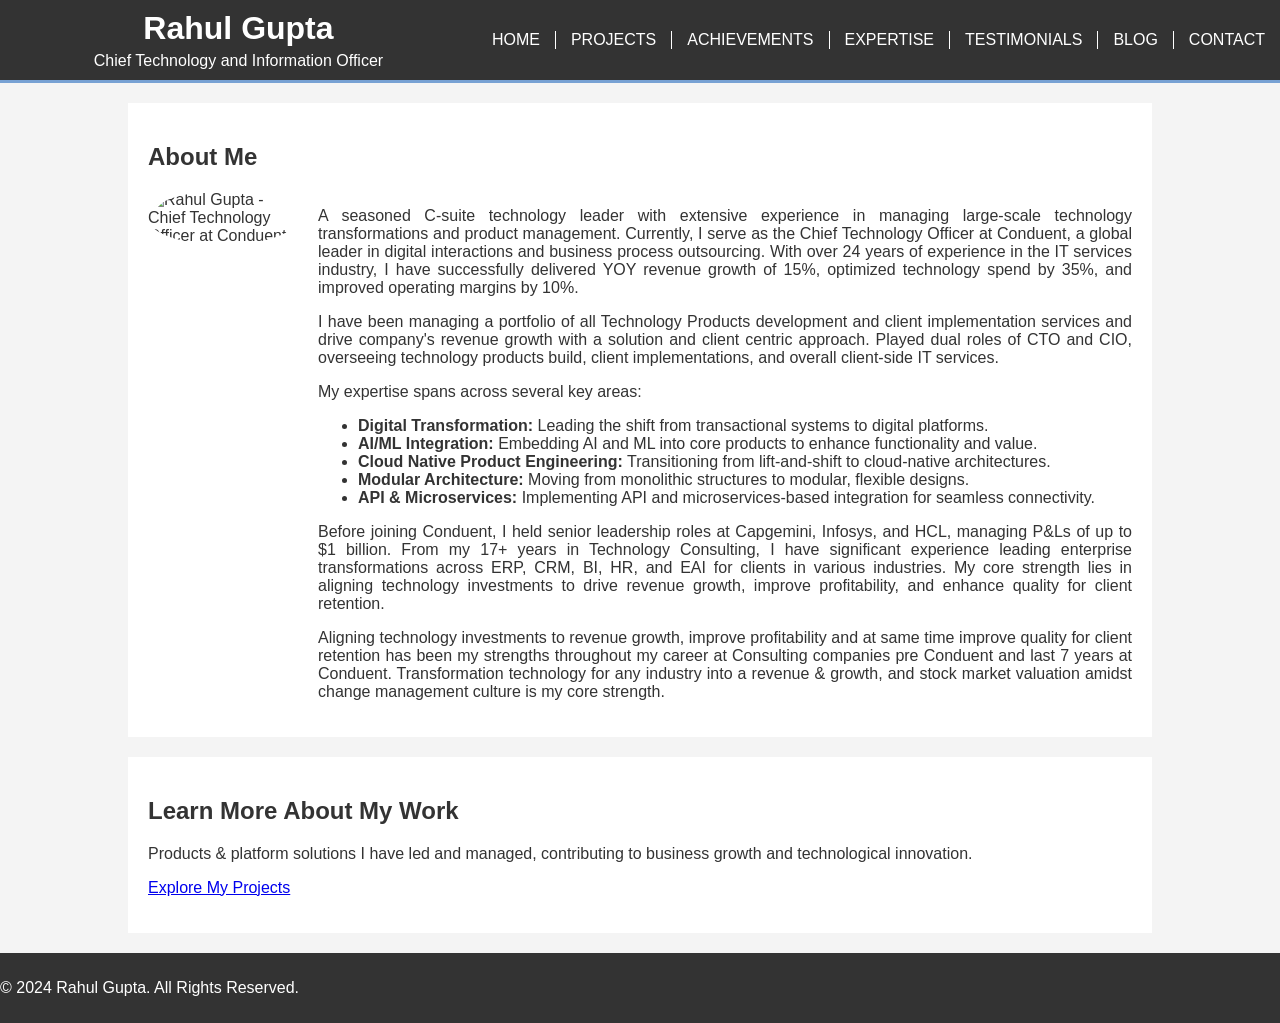
==== index.html @ 04cc4ad5 "Update index.html" ====
<!DOCTYPE html>
<html lang="en">
<head>
    <meta charset="UTF-8">
    <meta name="viewport" content="width=device-width, initial-scale=1.0">
    
    <!-- Favicon -->
    <link rel="icon" href="favicon.png" type="image/x-icon">
    <link rel="apple-touch-icon" sizes="180x180" href="/apple-touch-icon.png">
    <link rel="icon" type="image/png" sizes="32x32" href="/favicon-32x32.png">
    <link rel="icon" type="image/png" sizes="16x16" href="/favicon-16x16.png">
    <link rel="manifest" href="/site.webmanifest">
    <link rel="mask-icon" href="/safari-pinned-tab.svg" color="#5bbad5">
    <title>Rahul Gupta - CTO | Technology Transformation Expert | Advisory Services</title>
    <meta name="description" content="Rahul Gupta, CTO at Conduent, has experience in technology transformation, product modernization, and technology spend optimization.">
    <meta name="keywords" content="Rahul Gupta, CTO, technology transformation, product modernization, technology spend optimization, technology services, CIO, CDO">
    <style>
        body {
            font-family: Arial, sans-serif;
            margin: 0;
            padding: 0;
            background-color: #f4f4f4;
            color: #333;
        }
        .container {
            width: 80%;
            margin: auto;
            overflow: hidden;
        }
        header {
            background: #333;
            color: #fff;
            padding: 10px 0;
            border-bottom: #77a1d3 3px solid;
            display: flex;
            justify-content: space-between;
            align-items: center;
        }
        header a {
            color: #fff;
            text-decoration: none;
            text-transform: uppercase;
            font-size: 16px;
        }
        header ul {
            padding: 0;
            list-style: none;
            display: flex;
            justify-content: center;
            margin: 0;
        }
        header li {
            padding: 0 15px;
        }
        header li:not(:last-child) {
            border-right: 1px solid #fff;
        }
        header #branding {
            flex: 1;
            text-align: center;
        }
        header #branding h1 {
            margin: 0;
        }
        header #branding p {
            margin: 5px 0 0 0;
        }
        .section {
            padding: 20px;
            background: #fff;
            margin: 20px 0;
        }
        footer {
            background: #333;
            color: #fff;
            text-align: center;
            padding: 10px 0;
            text-align: justify;
        }
        .flex-container {
            display: flex;
            align-items: flex-start;
            flex-wrap: wrap;
        }
        .flex-container img {
            width: 150px;
            height: auto;
            border-radius: 50%;
            margin-right: 20px;
            flex-shrink: 0;
        }
        .flex-container div {
            flex: 1;
            text-align: justify;
        }
        @media (max-width: 768px) {
            .container {
                width: 95%;
                margin: auto;
            }
            header {
                flex-direction: column;
                text-align: center;
            }
            header ul {
                flex-direction: column;
            }
            header li {
                padding: 10px 0;
                border: none;
            }
            .flex-container {
                flex-direction: column;
                align-items: center;
                text-align: center;
            }
            .flex-container img {
                margin: 0 0 20px 0;
            }
            .flex-container div {
                text-align: justify;
            }
            footer {
                text-align: justify;
            }
        }
    </style>
</head>
<body>
    <header>
        <div id="branding">
            <h1>Rahul Gupta</h1>
            <p>Chief Technology and Information Officer</p>
        </div>
        <nav>
            <ul>
                <li><a href="index.html">Home</a></li>
                <li><a href="projects.html">Projects</a></li>
                <li><a href="achievements.html">Achievements</a></li>
                <li><a href="services.html">Expertise</a></li>
                <li><a href="testimonials.html">Testimonials</a></li>
                <li><a href="blog.html">Blog</a></li>
                <li><a href="contact.html">Contact</a></li>
            </ul>
        </nav>
    </header>

    <div class="container">
        <section id="bio" class="section">
            <h2>About Me</h2>
            <div class="flex-container">
                <img src="https://media.licdn.com/dms/image/v2/D4E03AQGawN76v_7e_A/profile-displayphoto-shrink_400_400/B4EZTH6oqEHgAk-/0/1738520824844?e=1757548800&v=beta&t=6rx4FsoZObek8F4Y2Lm2WfAXTILcL2Bsdnd6cvEAqoA" alt="Rahul Gupta - Chief Technology Officer at Conduent">
                <div>
                    <p>A seasoned C-suite technology leader with extensive experience in managing large-scale technology transformations and product management. Currently, I serve as the Chief Technology Officer at Conduent, a global leader in digital interactions and business process outsourcing. With over 24 years of experience in the IT services industry, I have successfully delivered YOY revenue growth of 15%, optimized technology spend by 35%, and improved operating margins by 10%.</p>
                    <p>I have been managing a portfolio of all Technology Products development and client implementation services and drive company's revenue growth with a solution and client centric approach. Played dual roles of CTO and CIO, overseeing technology products build, client implementations, and overall client-side IT services.</p>
                    <p>My expertise spans across several key areas:</p>
                    <ul>
                        <li><strong>Digital Transformation:</strong> Leading the shift from transactional systems to digital platforms.</li>
                        <li><strong>AI/ML Integration:</strong> Embedding AI and ML into core products to enhance functionality and value.</li>
                        <li><strong>Cloud Native Product Engineering:</strong> Transitioning from lift-and-shift to cloud-native architectures.</li>
                        <li><strong>Modular Architecture:</strong> Moving from monolithic structures to modular, flexible designs.</li>
                        <li><strong>API & Microservices:</strong> Implementing API and microservices-based integration for seamless connectivity.</li>
                    </ul>
                    <p>Before joining Conduent, I held senior leadership roles at Capgemini, Infosys, and HCL, managing P&Ls of up to $1 billion. From my 17+ years in Technology Consulting, I have significant experience leading enterprise transformations across ERP, CRM, BI, HR, and EAI for clients in various industries. My core strength lies in aligning technology investments to drive revenue growth, improve profitability, and enhance quality for client retention.</p>
                    <p>Aligning technology investments to revenue growth, improve profitability and at same time improve quality for client retention has been my strengths throughout my career at Consulting companies pre Conduent and last 7 years at Conduent. Transformation technology for any industry into a revenue & growth, and stock market valuation amidst change management culture is my core strength.</p>
                </div>
            </div>
        </section>
        <section id="projects-link" class="section">
            <h2>Learn More About My Work</h2>
            <p>Products & platform solutions I have led and managed, contributing to business growth and technological innovation.</p>
            <p><a href="projects.html">Explore My Projects</a></p>
        </section>
    </div>

    <footer>
        <p>&copy; 2024 Rahul Gupta. All Rights Reserved.</p>
    </footer>
</body>
</html>
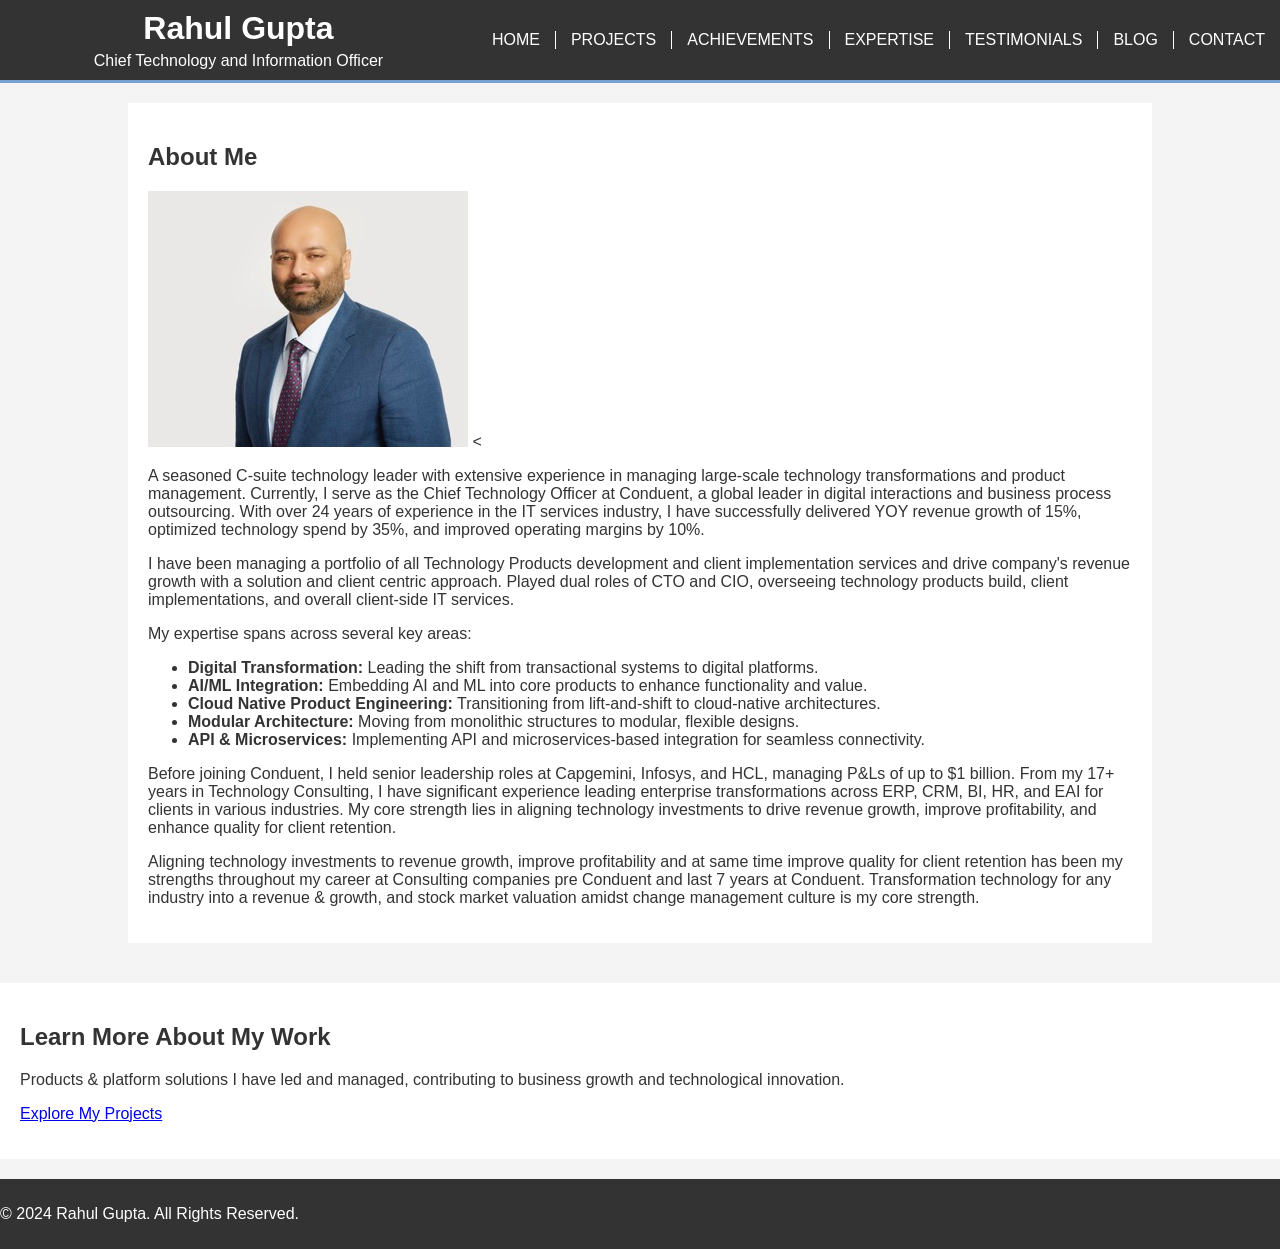
==== commit 0746acc3: "Update index.html to use local profile image" ====
--- a/index.html
+++ b/index.html
@@ -147,9 +147,10 @@
 
     <div class="container">
         <section id="bio" class="section">
-            <h2>About Me</h2>
+            <h2>About Me</h2
             <div class="flex-container">
-                <img src="https://media.licdn.com/dms/image/v2/D4E03AQGawN76v_7e_A/profile-displayphoto-shrink_400_400/B4EZTH6oqEHgAk-/0/1738520824844?e=1757548800&v=beta&t=6rx4FsoZObek8F4Y2Lm2WfAXTILcL2Bsdnd6cvEAqoA" alt="Rahul Gupta - Chief Technology Officer at Conduent">
+            <img src="profile.jpeg" alt="Profile picture">
+< 
                 <div>
                     <p>A seasoned C-suite technology leader with extensive experience in managing large-scale technology transformations and product management. Currently, I serve as the Chief Technology Officer at Conduent, a global leader in digital interactions and business process outsourcing. With over 24 years of experience in the IT services industry, I have successfully delivered YOY revenue growth of 15%, optimized technology spend by 35%, and improved operating margins by 10%.</p>
                     <p>I have been managing a portfolio of all Technology Products development and client implementation services and drive company's revenue growth with a solution and client centric approach. Played dual roles of CTO and CIO, overseeing technology products build, client implementations, and overall client-side IT services.</p>
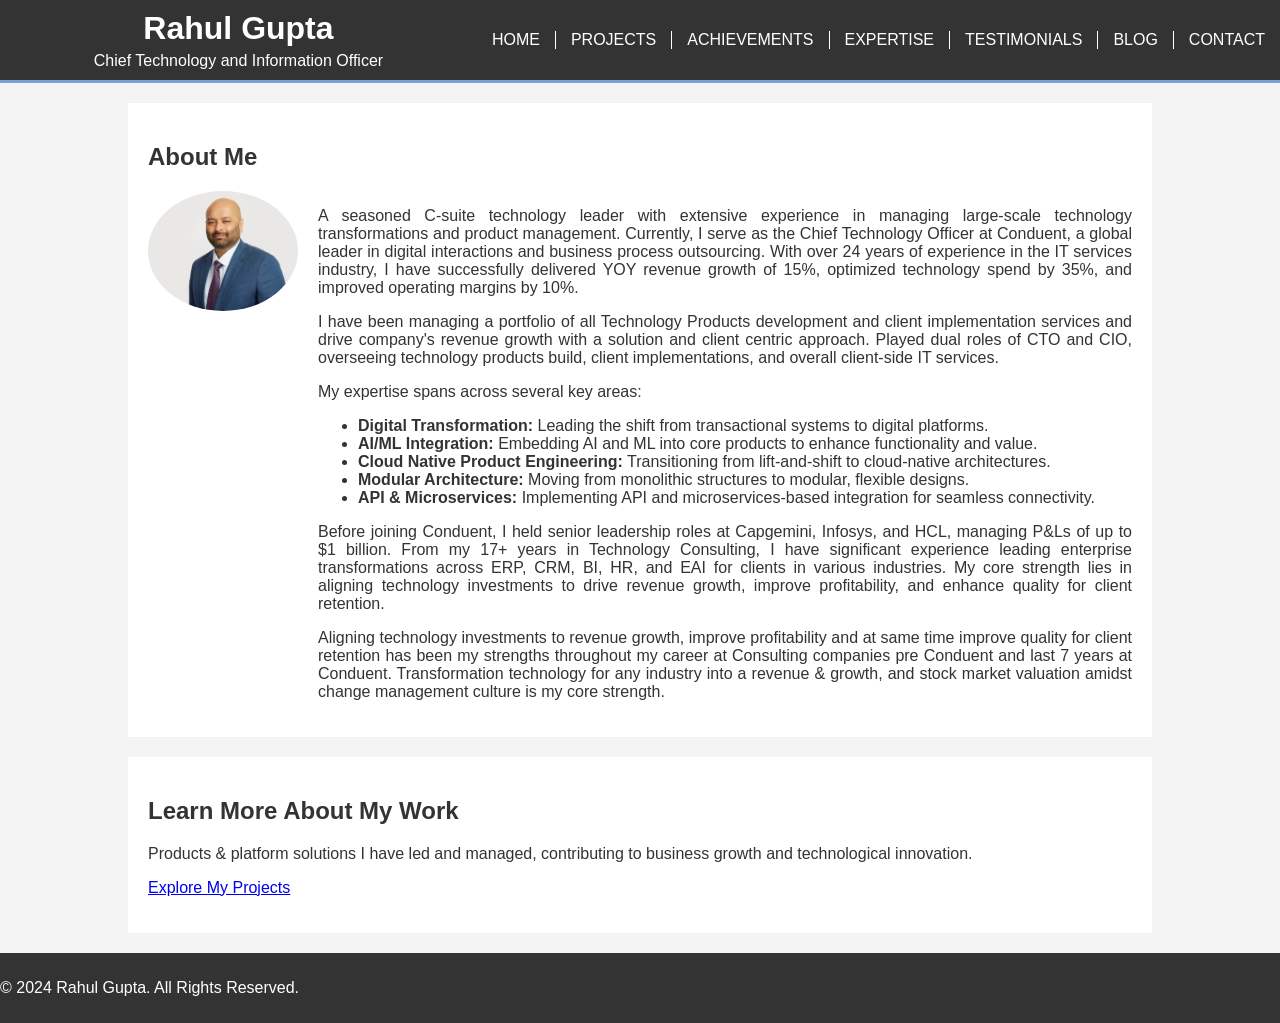
==== commit 192f2921: "Fix About Me section layout by removing stray tag and restoring header" ====
--- a/index.html
+++ b/index.html
@@ -147,10 +147,9 @@
 
     <div class="container">
         <section id="bio" class="section">
-            <h2>About Me</h2
+            <h2>About Me</h2>
             <div class="flex-container">
             <img src="profile.jpeg" alt="Profile picture">
-< 
                 <div>
                     <p>A seasoned C-suite technology leader with extensive experience in managing large-scale technology transformations and product management. Currently, I serve as the Chief Technology Officer at Conduent, a global leader in digital interactions and business process outsourcing. With over 24 years of experience in the IT services industry, I have successfully delivered YOY revenue growth of 15%, optimized technology spend by 35%, and improved operating margins by 10%.</p>
                     <p>I have been managing a portfolio of all Technology Products development and client implementation services and drive company's revenue growth with a solution and client centric approach. Played dual roles of CTO and CIO, overseeing technology products build, client implementations, and overall client-side IT services.</p>
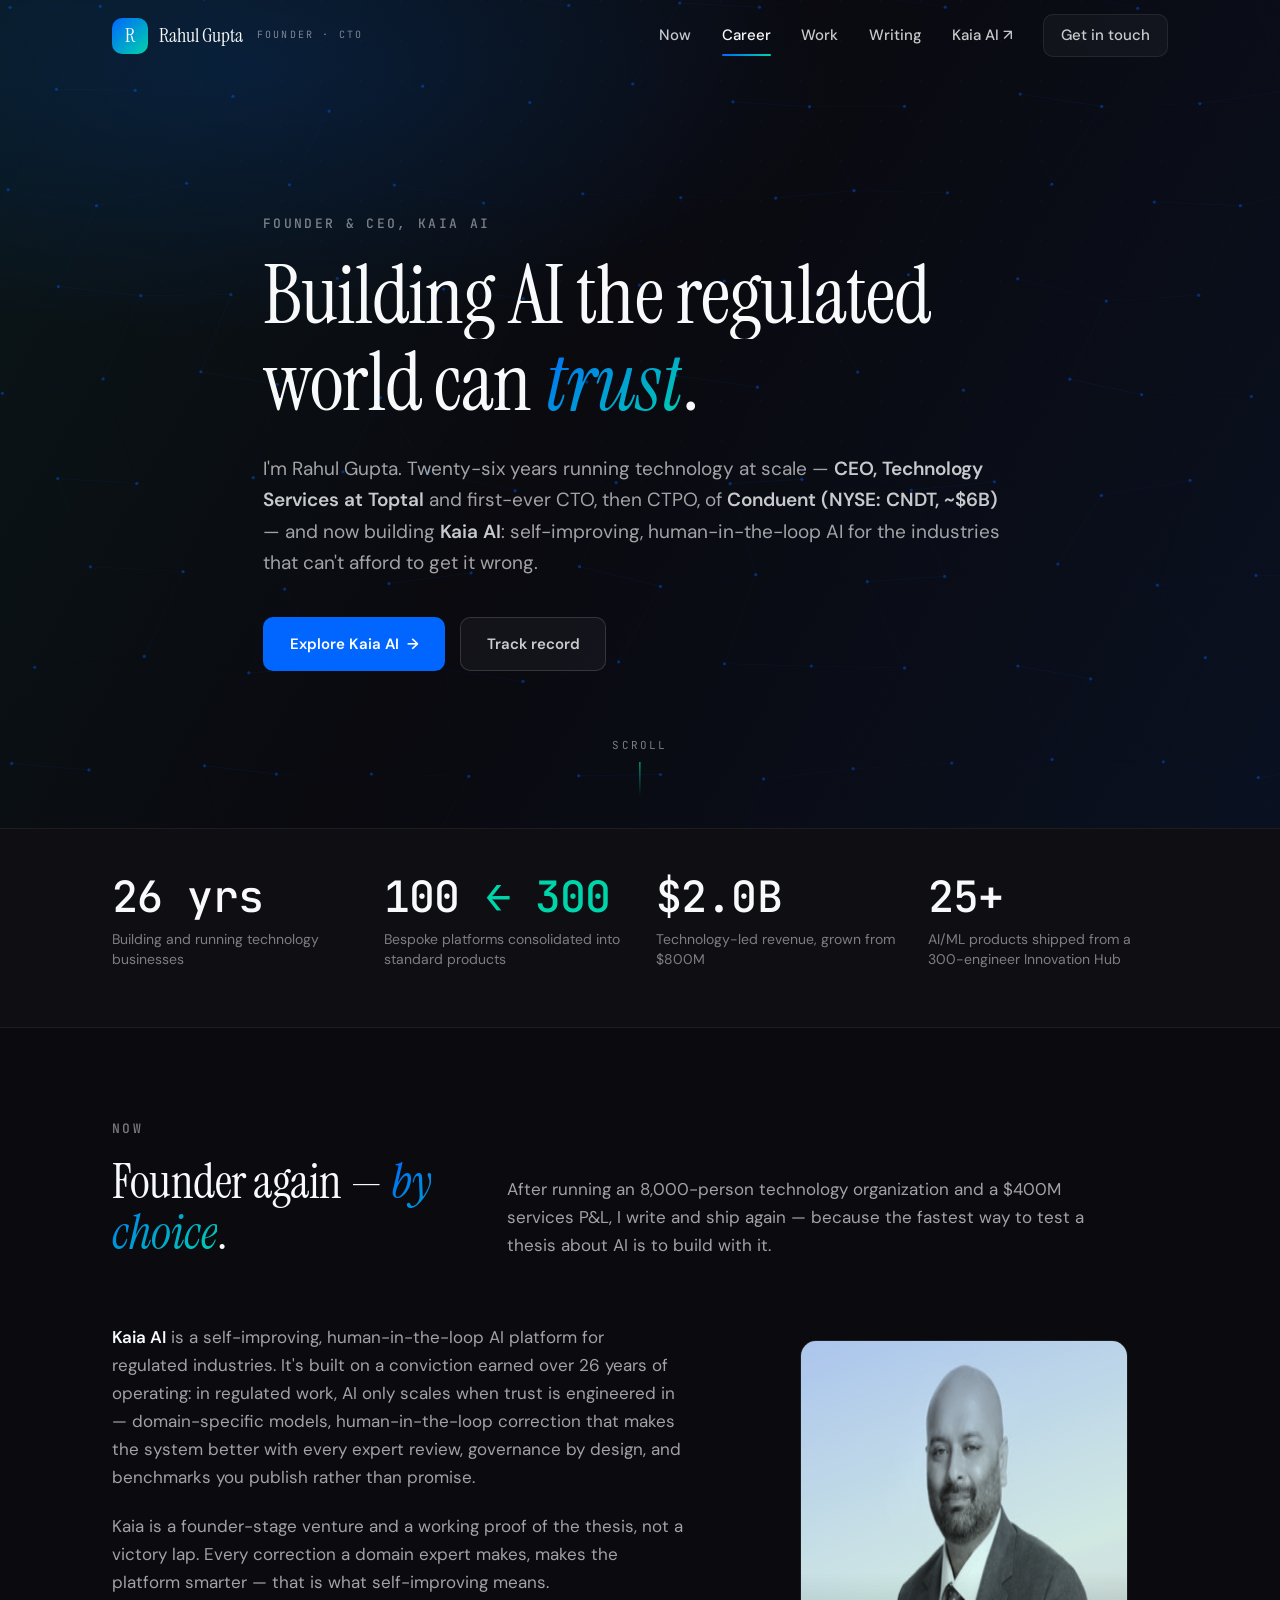
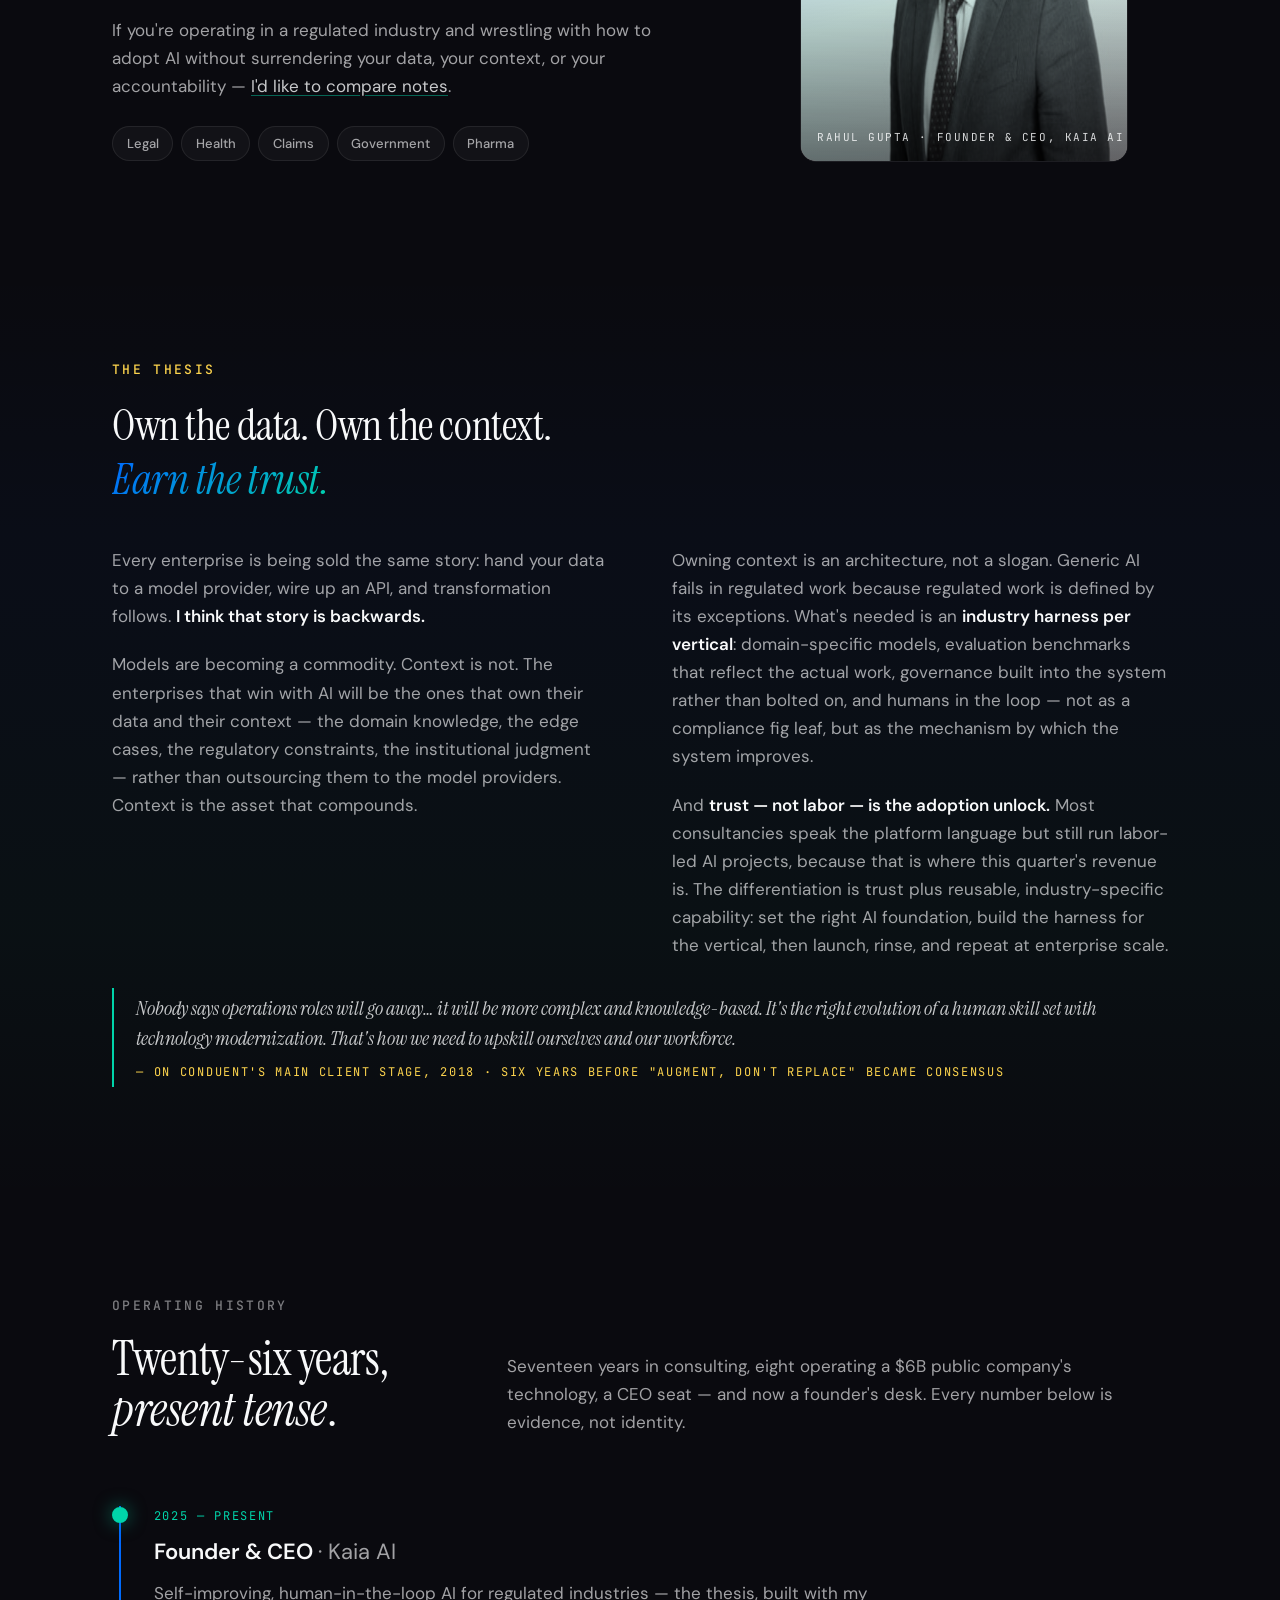
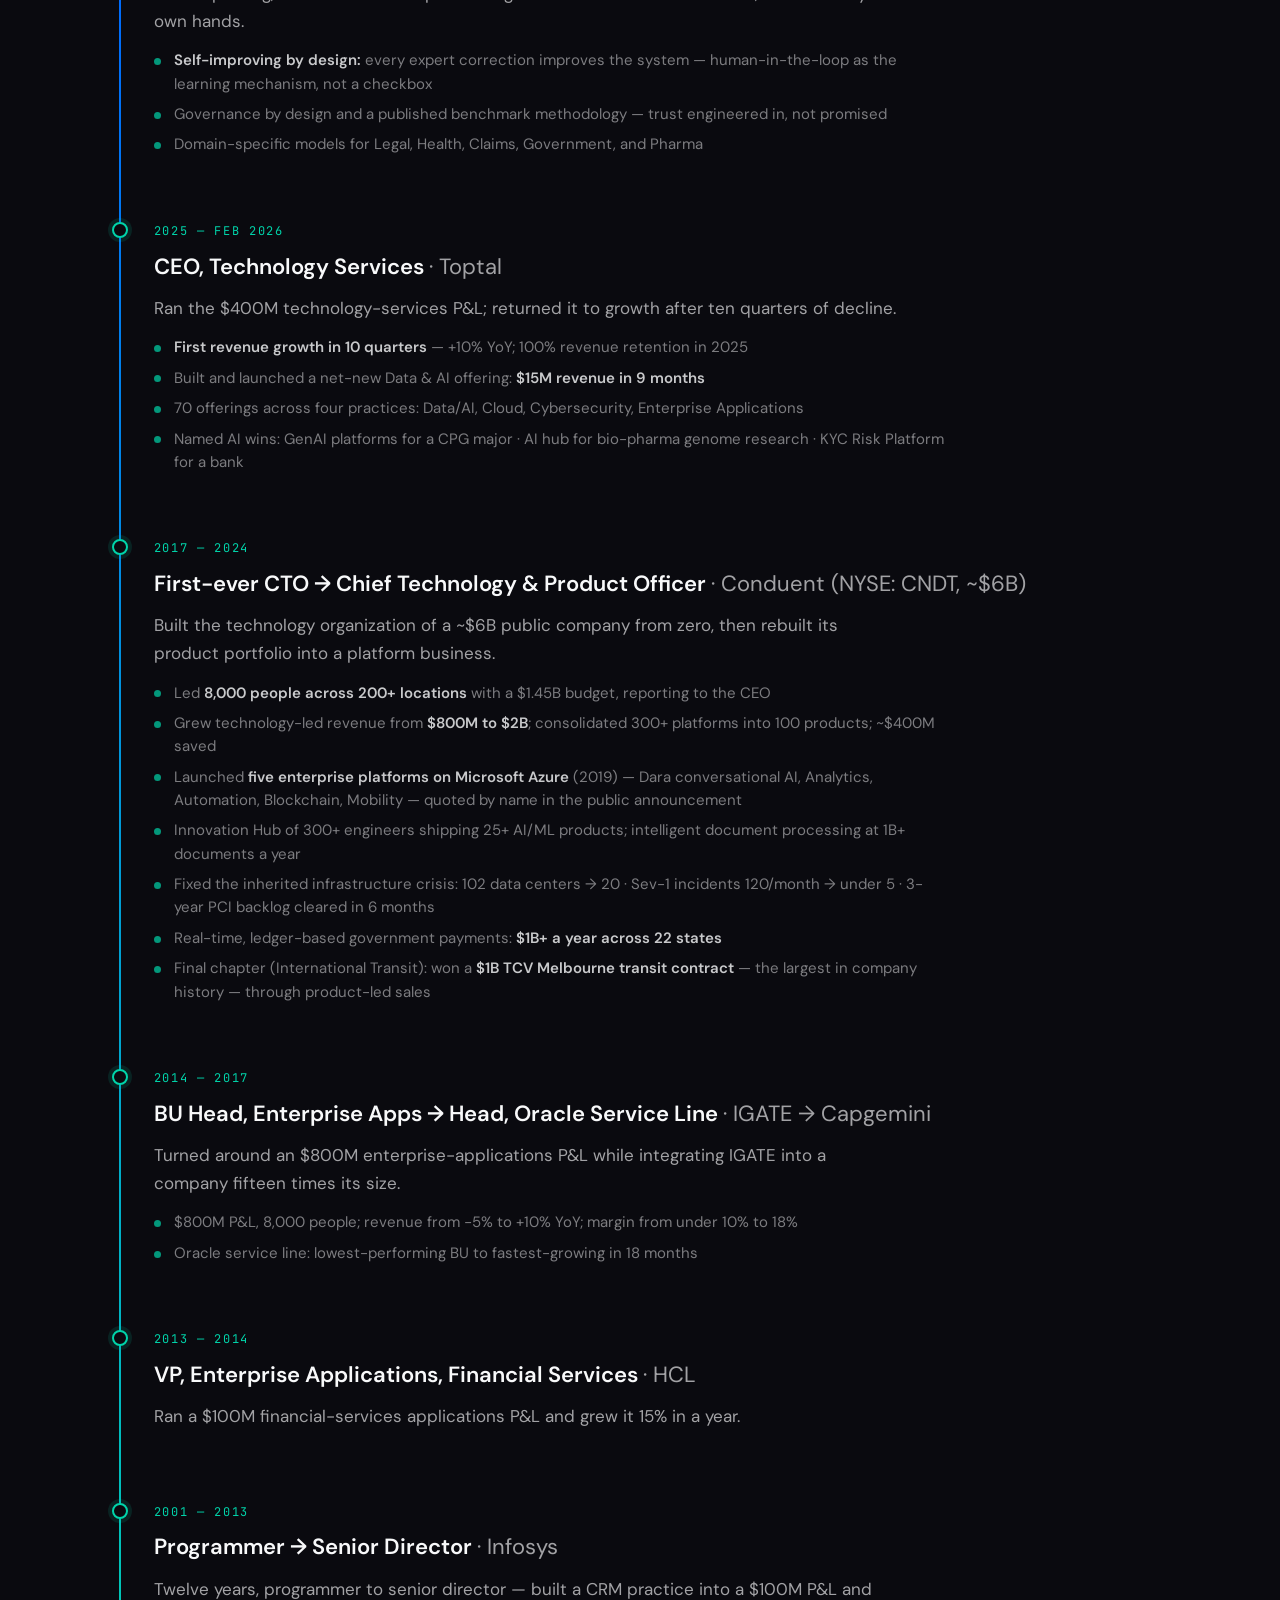
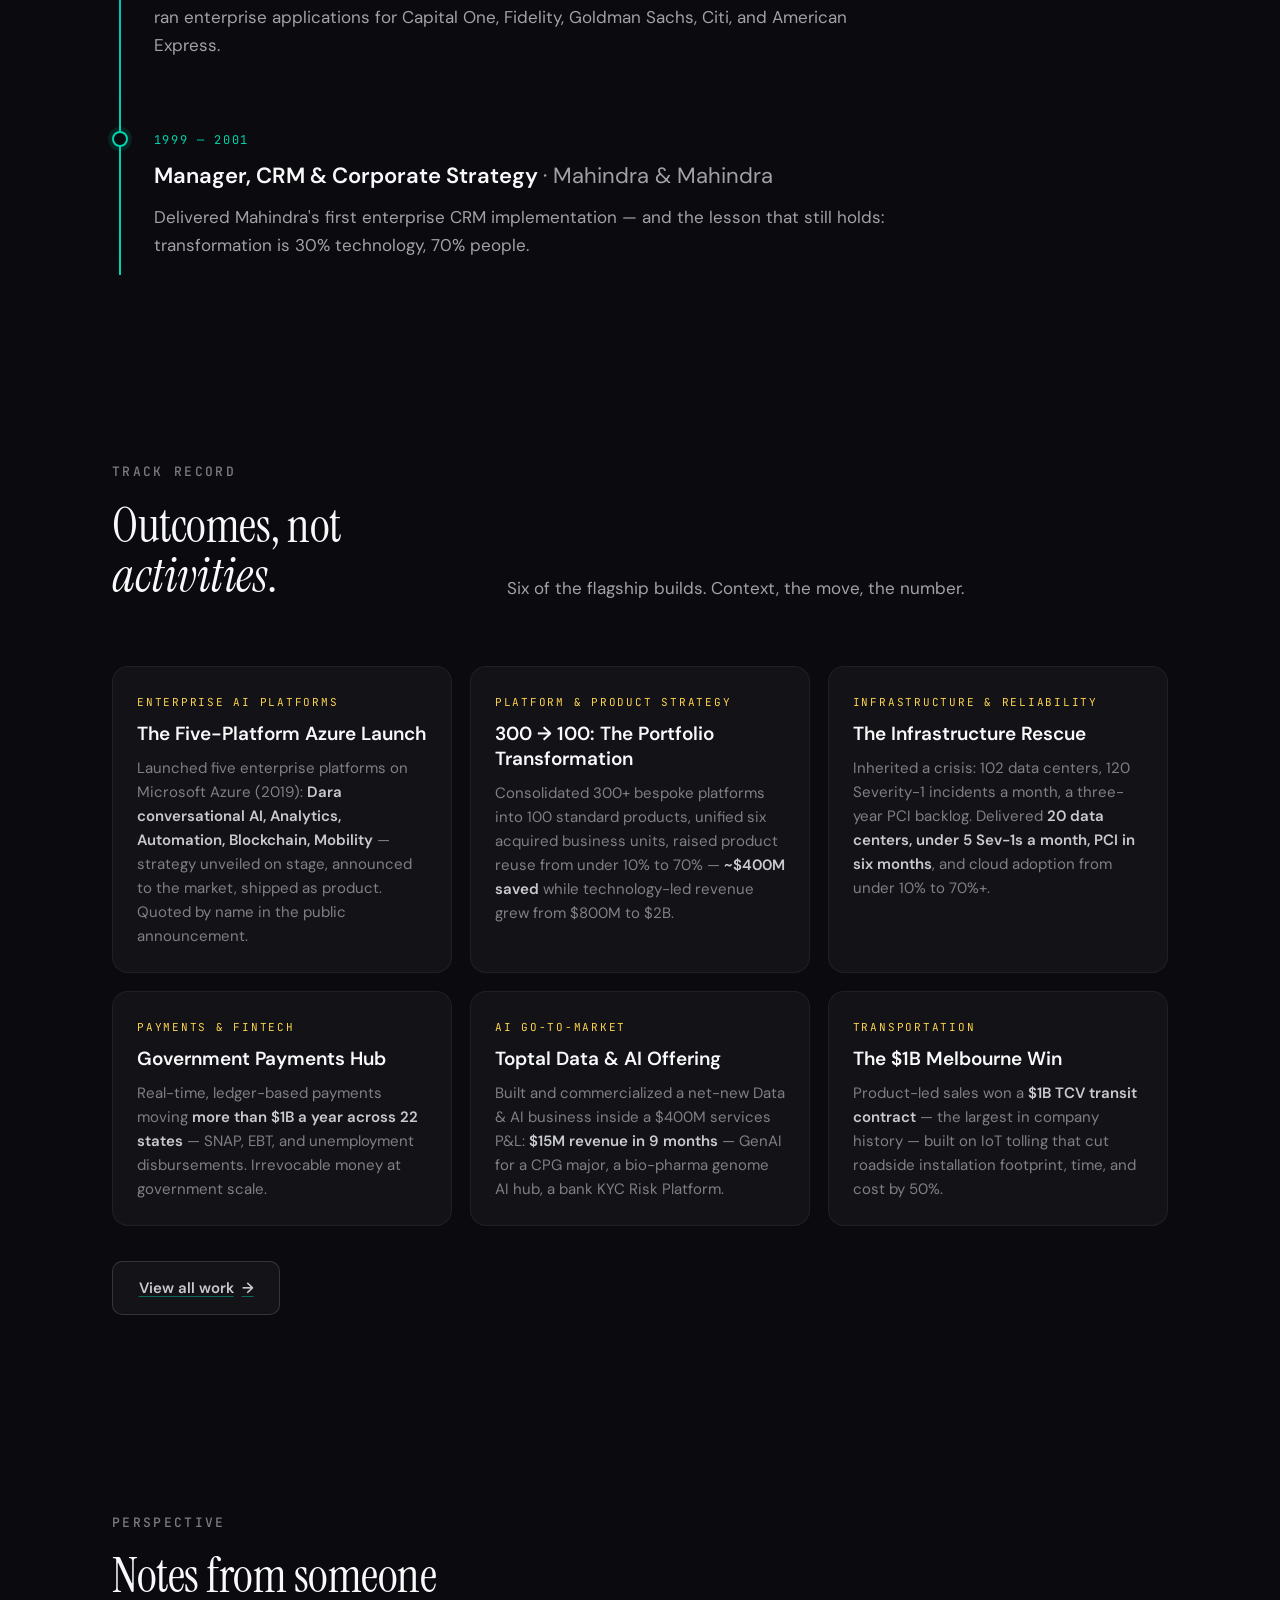
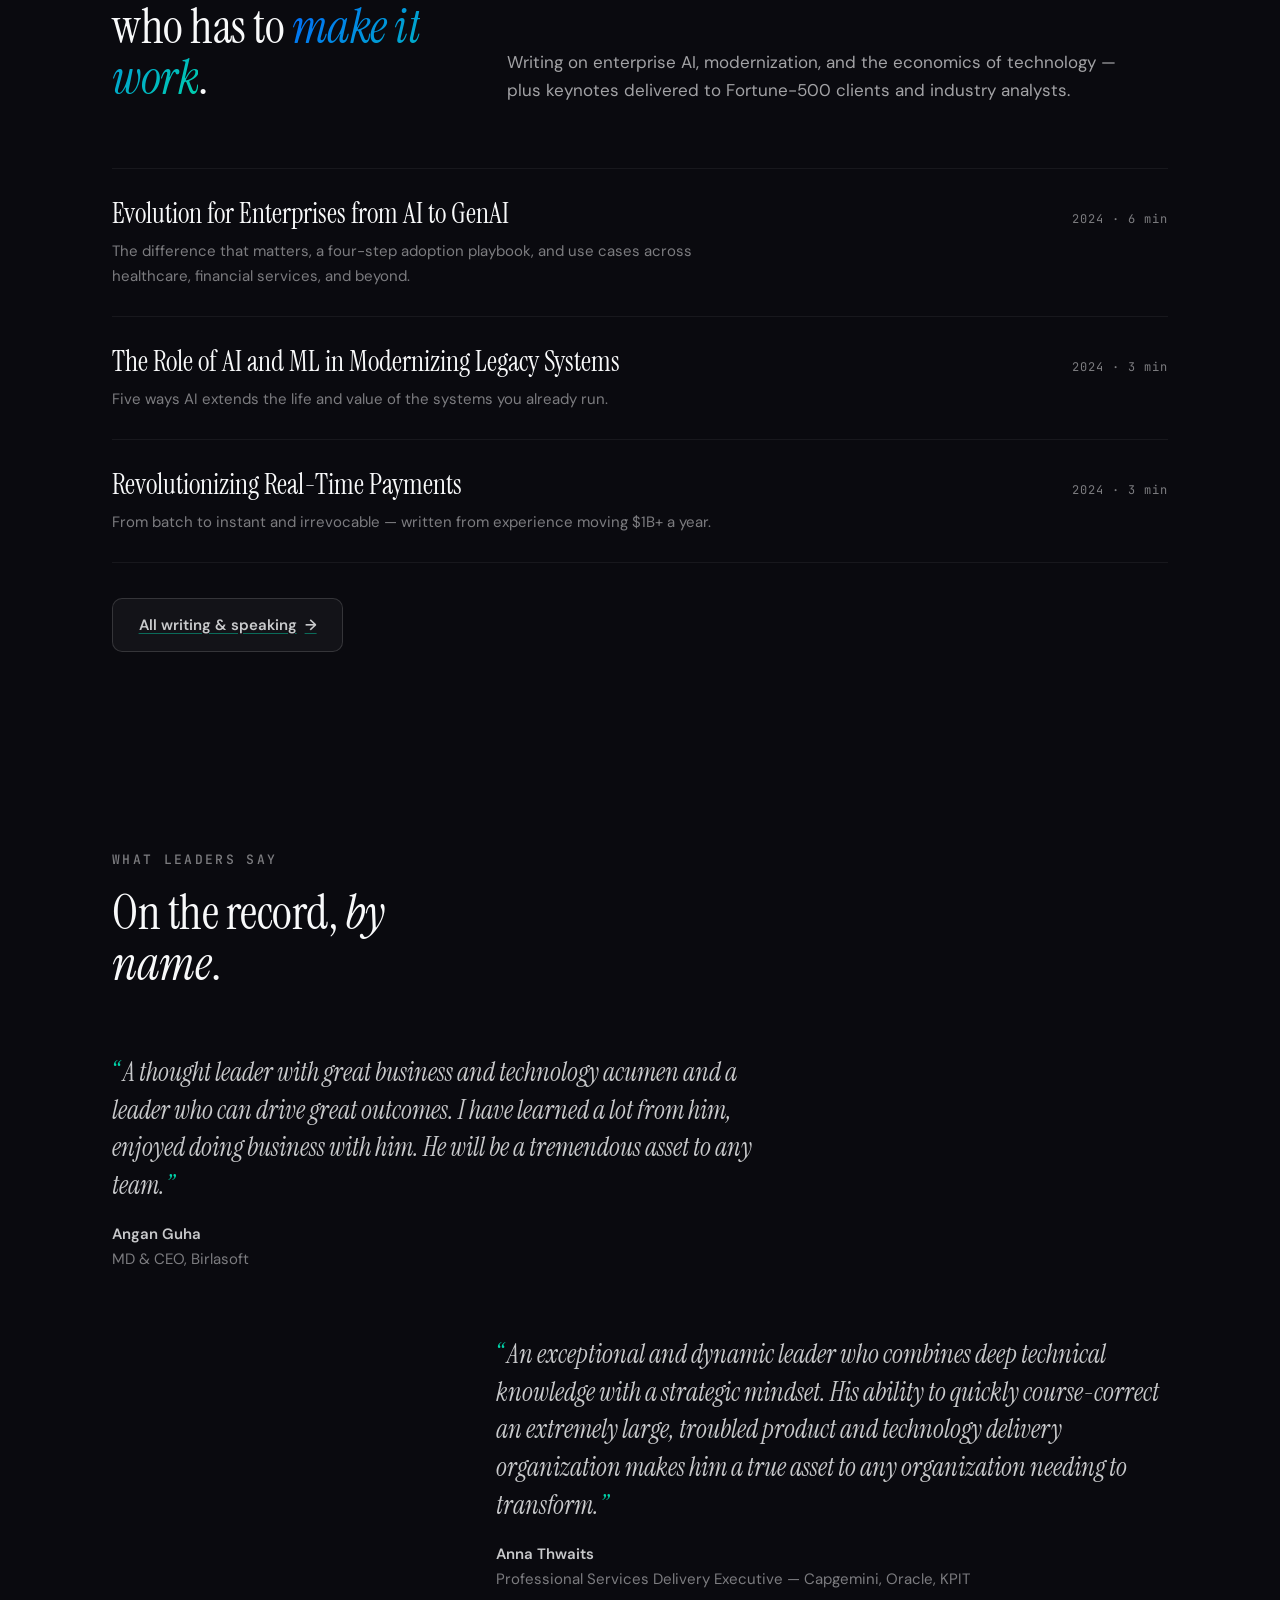
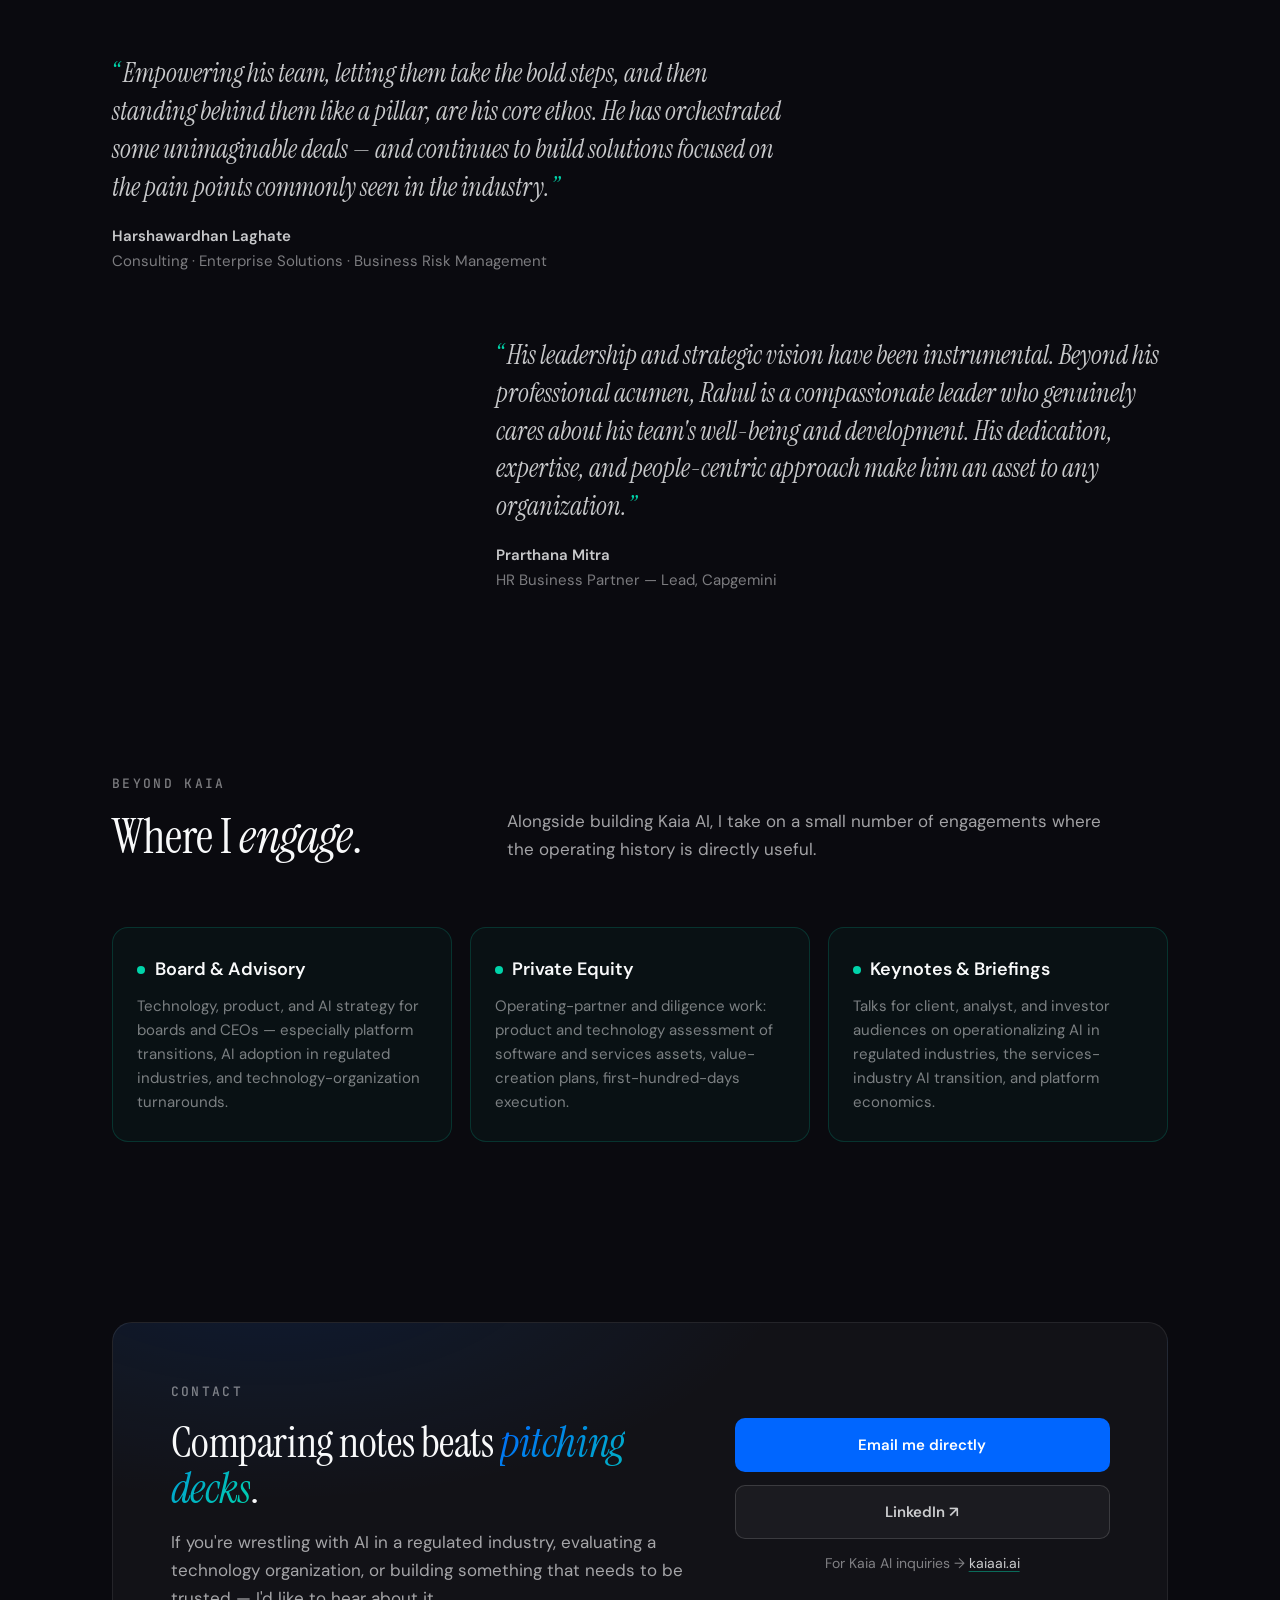
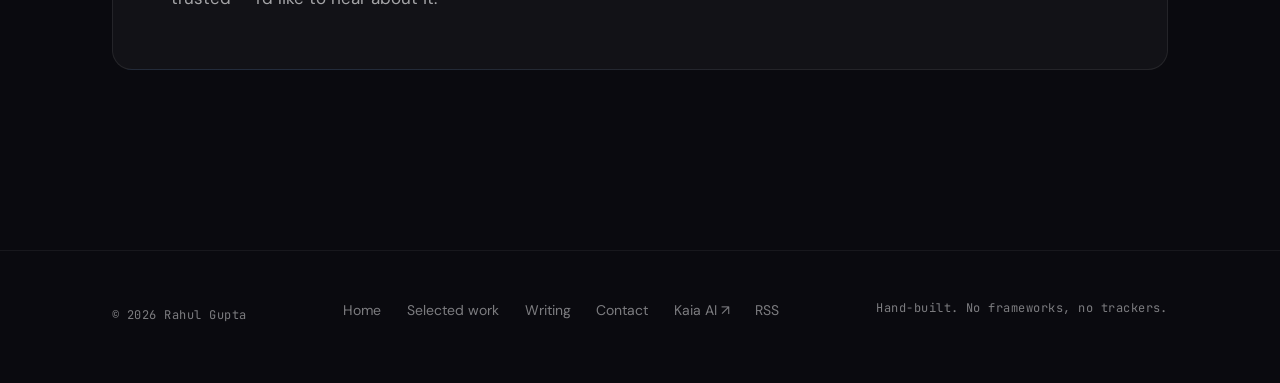
==== commit bafa6816: "Greenfield rebuild: founder-first positioning, Kaia AI design system - New flagship narrative homepa" ====
--- a/index.html
+++ b/index.html
@@ -1,180 +1,431 @@
 <!DOCTYPE html>
 <html lang="en">
 <head>
-    <meta charset="UTF-8">
-    <meta name="viewport" content="width=device-width, initial-scale=1.0">
-    
-    <!-- Favicon -->
-    <link rel="icon" href="favicon.png" type="image/x-icon">
-    <link rel="apple-touch-icon" sizes="180x180" href="/apple-touch-icon.png">
-    <link rel="icon" type="image/png" sizes="32x32" href="/favicon-32x32.png">
-    <link rel="icon" type="image/png" sizes="16x16" href="/favicon-16x16.png">
-    <link rel="manifest" href="/site.webmanifest">
-    <link rel="mask-icon" href="/safari-pinned-tab.svg" color="#5bbad5">
-    <title>Rahul Gupta - CTO | Technology Transformation Expert | Advisory Services</title>
-    <meta name="description" content="Rahul Gupta, CTO at Conduent, has experience in technology transformation, product modernization, and technology spend optimization.">
-    <meta name="keywords" content="Rahul Gupta, CTO, technology transformation, product modernization, technology spend optimization, technology services, CIO, CDO">
-    <style>
-        body {
-            font-family: Arial, sans-serif;
-            margin: 0;
-            padding: 0;
-            background-color: #f4f4f4;
-            color: #333;
-        }
-        .container {
-            width: 80%;
-            margin: auto;
-            overflow: hidden;
-        }
-        header {
-            background: #333;
-            color: #fff;
-            padding: 10px 0;
-            border-bottom: #77a1d3 3px solid;
-            display: flex;
-            justify-content: space-between;
-            align-items: center;
-        }
-        header a {
-            color: #fff;
-            text-decoration: none;
-            text-transform: uppercase;
-            font-size: 16px;
-        }
-        header ul {
-            padding: 0;
-            list-style: none;
-            display: flex;
-            justify-content: center;
-            margin: 0;
-        }
-        header li {
-            padding: 0 15px;
-        }
-        header li:not(:last-child) {
-            border-right: 1px solid #fff;
-        }
-        header #branding {
-            flex: 1;
-            text-align: center;
-        }
-        header #branding h1 {
-            margin: 0;
-        }
-        header #branding p {
-            margin: 5px 0 0 0;
-        }
-        .section {
-            padding: 20px;
-            background: #fff;
-            margin: 20px 0;
-        }
-        footer {
-            background: #333;
-            color: #fff;
-            text-align: center;
-            padding: 10px 0;
-            text-align: justify;
-        }
-        .flex-container {
-            display: flex;
-            align-items: flex-start;
-            flex-wrap: wrap;
-        }
-        .flex-container img {
-            width: 150px;
-            height: auto;
-            border-radius: 50%;
-            margin-right: 20px;
-            flex-shrink: 0;
-        }
-        .flex-container div {
-            flex: 1;
-            text-align: justify;
-        }
-        @media (max-width: 768px) {
-            .container {
-                width: 95%;
-                margin: auto;
-            }
-            header {
-                flex-direction: column;
-                text-align: center;
-            }
-            header ul {
-                flex-direction: column;
-            }
-            header li {
-                padding: 10px 0;
-                border: none;
-            }
-            .flex-container {
-                flex-direction: column;
-                align-items: center;
-                text-align: center;
-            }
-            .flex-container img {
-                margin: 0 0 20px 0;
-            }
-            .flex-container div {
-                text-align: justify;
-            }
-            footer {
-                text-align: justify;
-            }
-        }
-    </style>
+  <meta charset="UTF-8" />
+  <meta name="viewport" content="width=device-width, initial-scale=1.0" />
+  <title>Rahul Gupta — Founder &amp; CEO, Kaia AI | AI for Regulated Industries</title>
+  <meta name="description" content="Founder &amp; CEO of Kaia AI — self-improving, human-in-the-loop AI for regulated industries. Former CEO, Technology Services at Toptal and first-ever CTO/CTPO of Conduent (NYSE: CNDT). 26 years building technology businesses at scale." />
+  <link rel="canonical" href="https://rahulguptacto.github.io/personal-website/" />
+  <meta name="theme-color" content="#0a0a0f" />
+  <meta property="og:type" content="website" />
+  <meta property="og:title" content="Rahul Gupta — Founder &amp; CEO, Kaia AI" />
+  <meta property="og:description" content="Building AI the regulated world can trust. 26 years running technology at scale — Toptal, Conduent (NYSE: CNDT), and now Kaia AI." />
+  <meta property="og:url" content="https://rahulguptacto.github.io/personal-website/" />
+  <meta property="og:image" content="https://rahulguptacto.github.io/personal-website/assets/og.png" />
+  <meta name="twitter:card" content="summary_large_image" />
+  <link rel="icon" href="./favicon.ico" sizes="any" />
+  <link rel="icon" type="image/png" sizes="32x32" href="./favicon-32x32.png" />
+  <link rel="apple-touch-icon" href="./apple-touch-icon.png" />
+  <link rel="manifest" href="./site.webmanifest" />
+  <link rel="alternate" type="application/rss+xml" title="Rahul Gupta — Writing" href="./feed.xml" />
+  <link rel="preconnect" href="https://fonts.googleapis.com" />
+  <link rel="preconnect" href="https://fonts.gstatic.com" crossorigin />
+  <link href="https://fonts.googleapis.com/css2?family=DM+Sans:opsz,wght@9..40,400;9..40,500;9..40,600;9..40,700&family=Instrument+Serif:ital@0;1&family=JetBrains+Mono:wght@400;500&display=swap" rel="stylesheet" />
+  <link rel="stylesheet" href="./assets/style.css" />
+  <script type="application/ld+json">
+  {
+    "@context": "https://schema.org",
+    "@type": "Person",
+    "name": "Rahul Gupta",
+    "jobTitle": "Founder & CEO, Kaia AI",
+    "url": "https://rahulguptacto.github.io/personal-website/",
+    "image": "https://rahulguptacto.github.io/personal-website/profile.jpeg",
+    "sameAs": [
+      "https://www.linkedin.com/in/rahulguptacto/",
+      "https://kaiaai.ai"
+    ],
+    "worksFor": { "@type": "Organization", "name": "Kaia AI", "url": "https://kaiaai.ai" },
+    "alumniOf": ["Conduent", "Toptal", "Capgemini", "Infosys"],
+    "knowsAbout": ["Enterprise AI", "AI governance", "Human-in-the-loop AI", "Regulated industries", "Platform engineering", "Digital transformation"]
+  }
+  </script>
 </head>
 <body>
-    <header>
-        <div id="branding">
-            <h1>Rahul Gupta</h1>
-            <p>Chief Technology and Information Officer</p>
-        </div>
-        <nav>
-            <ul>
-                <li><a href="index.html">Home</a></li>
-                <li><a href="projects.html">Projects</a></li>
-                <li><a href="achievements.html">Achievements</a></li>
-                <li><a href="services.html">Expertise</a></li>
-                <li><a href="testimonials.html">Testimonials</a></li>
-                <li><a href="blog.html">Blog</a></li>
-                <li><a href="contact.html">Contact</a></li>
+  <a class="skip-link" href="#main">Skip to content</a>
+  <div class="progress" aria-hidden="true"></div>
+
+  <header class="site-header">
+    <div class="wrap">
+      <a class="brand" href="./index.html" aria-label="Rahul Gupta — home">
+        <span class="brand-tile" aria-hidden="true">R</span>
+        <span class="brand-name">Rahul Gupta</span>
+        <span class="brand-suffix">Founder&nbsp;·&nbsp;CTO</span>
+      </a>
+      <button class="menu-btn" aria-label="Menu" aria-expanded="false">
+        <svg width="18" height="14" viewBox="0 0 18 14" fill="none" aria-hidden="true"><path d="M1 1h16M1 7h16M1 13h16" stroke="currentColor" stroke-width="1.6" stroke-linecap="round"/></svg>
+      </button>
+      <nav class="site-nav" aria-label="Primary">
+        <a href="#kaia">Now</a>
+        <a href="#career">Career</a>
+        <a href="./projects.html">Work</a>
+        <a href="./blog.html">Writing</a>
+        <a href="https://kaiaai.ai" target="_blank" rel="noopener">Kaia AI ↗</a>
+        <a class="nav-cta" href="./contact.html">Get in touch</a>
+      </nav>
+    </div>
+  </header>
+
+  <main id="main">
+
+    <!-- ============ HERO ============ -->
+    <section class="hero" aria-label="Introduction">
+      <div class="hero-bg" aria-hidden="true"></div>
+      <canvas id="lattice" aria-hidden="true"></canvas>
+      <div class="wrap">
+        <span class="kicker r-delay-1">Founder &amp; CEO, Kaia AI</span>
+        <h1 class="display">
+          <span class="reveal-line"><span>Building AI the regulated</span></span>
+          <span class="reveal-line"><span>world can <em class="serif-i grad-text">trust</em>.</span></span>
+        </h1>
+        <p class="hero-sub r-delay-2">
+          I'm Rahul Gupta. Twenty-six years running technology at scale —
+          <strong>CEO, Technology Services at Toptal</strong> and first-ever CTO, then CTPO, of
+          <strong>Conduent (NYSE: CNDT, ~$6B)</strong> — and now building
+          <strong>Kaia AI</strong>: self-improving, human-in-the-loop AI for the industries
+          that can't afford to get it wrong.
+        </p>
+        <div class="hero-ctas r-delay-3">
+          <a class="btn btn-primary" href="https://kaiaai.ai" target="_blank" rel="noopener" data-magnetic>Explore Kaia AI <span class="arr" aria-hidden="true">→</span></a>
+          <a class="btn btn-ghost" href="#track-record">Track record</a>
+        </div>
+      </div>
+      <span class="scroll-cue" aria-hidden="true">Scroll</span>
+    </section>
+
+    <!-- ============ PROOF BAR ============ -->
+    <section class="proof" aria-label="Career in numbers">
+      <div class="wrap">
+        <div class="stat">
+          <div class="stat-num"><span data-count="26" data-from="0">26</span> yrs</div>
+          <p class="stat-label">Building and running technology businesses</p>
+        </div>
+        <div class="stat">
+          <div class="stat-num"><span data-count="100" data-from="300">100</span><span class="accent">&nbsp;←&nbsp;300</span></div>
+          <p class="stat-label">Bespoke platforms consolidated into standard products</p>
+        </div>
+        <div class="stat">
+          <div class="stat-num">$<span data-count="2" data-from="0.8" data-dec="1">2.0</span>B</div>
+          <p class="stat-label">Technology-led revenue, grown from $800M</p>
+        </div>
+        <div class="stat">
+          <div class="stat-num"><span data-count="25" data-from="0">25</span>+</div>
+          <p class="stat-label">AI/ML products shipped from a 300-engineer Innovation Hub</p>
+        </div>
+      </div>
+    </section>
+
+    <!-- ============ NOW / KAIA ============ -->
+    <section class="section" id="kaia">
+      <div class="wrap">
+        <div class="section-head">
+          <div>
+            <span class="kicker">Now</span>
+            <h2 class="display">Founder again — <em class="serif-i grad-text">by choice</em>.</h2>
+          </div>
+          <p class="lede">After running an 8,000-person technology organization and a $400M services P&amp;L, I write and ship again — because the fastest way to test a thesis about AI is to build with it.</p>
+        </div>
+        <div class="now-grid">
+          <div class="prose">
+            <p><strong>Kaia AI</strong> is a self-improving, human-in-the-loop AI platform for regulated industries. It's built on a conviction earned over 26 years of operating: in regulated work, AI only scales when trust is engineered in — domain-specific models, human-in-the-loop correction that makes the system better with every expert review, governance by design, and benchmarks you publish rather than promise.</p>
+            <p>Kaia is a founder-stage venture and a working proof of the thesis, not a victory lap. Every correction a domain expert makes, makes the platform smarter — that is what self-improving means.</p>
+            <p>If you're operating in a regulated industry and wrestling with how to adopt AI without surrendering your data, your context, or your accountability — <a href="./contact.html">I'd like to compare notes</a>.</p>
+            <div class="kaia-verticals" aria-label="Kaia AI verticals">
+              <span class="pill">Legal</span>
+              <span class="pill">Health</span>
+              <span class="pill">Claims</span>
+              <span class="pill">Government</span>
+              <span class="pill">Pharma</span>
+            </div>
+          </div>
+          <figure class="portrait">
+            <img src="./profile.jpeg" alt="Rahul Gupta" width="420" height="420" loading="lazy" />
+            <figcaption class="portrait-cap">Rahul Gupta · Founder &amp; CEO, Kaia AI</figcaption>
+          </figure>
+        </div>
+      </div>
+    </section>
+
+    <!-- ============ THESIS ============ -->
+    <section class="section thesis" id="thesis">
+      <div class="wrap">
+        <span class="kicker kicker--amber">The thesis</span>
+        <blockquote class="thesis-quote display">Own the data. Own the context. <em class="serif-i grad-text">Earn the trust.</em></blockquote>
+        <div class="thesis-body prose">
+          <p>Every enterprise is being sold the same story: hand your data to a model provider, wire up an API, and transformation follows. <strong>I think that story is backwards.</strong></p>
+          <p>Models are becoming a commodity. Context is not. The enterprises that win with AI will be the ones that own their data and their context — the domain knowledge, the edge cases, the regulatory constraints, the institutional judgment — rather than outsourcing them to the model providers. Context is the asset that compounds.</p>
+          <p>Owning context is an architecture, not a slogan. Generic AI fails in regulated work because regulated work is defined by its exceptions. What's needed is an <strong>industry harness per vertical</strong>: domain-specific models, evaluation benchmarks that reflect the actual work, governance built into the system rather than bolted on, and humans in the loop — not as a compliance fig leaf, but as the mechanism by which the system improves.</p>
+          <p>And <strong>trust — not labor — is the adoption unlock.</strong> Most consultancies speak the platform language but still run labor-led AI projects, because that is where this quarter's revenue is. The differentiation is trust plus reusable, industry-specific capability: set the right AI foundation, build the harness for the vertical, then launch, rinse, and repeat at enterprise scale.</p>
+        </div>
+        <blockquote class="thesis-2018">
+          Nobody says operations roles will go away… it will be more complex and knowledge-based. It's the right evolution of a human skill set with technology modernization. That's how we need to upskill ourselves and our workforce.
+          <cite>— On Conduent's main client stage, 2018 · six years before "augment, don't replace" became consensus</cite>
+        </blockquote>
+      </div>
+    </section>
+
+    <!-- ============ CAREER ============ -->
+    <section class="section" id="career">
+      <div class="wrap">
+        <div class="section-head">
+          <div>
+            <span class="kicker">Operating history</span>
+            <h2 class="display">Twenty-six years, <em class="serif-i">present tense</em>.</h2>
+          </div>
+          <p class="lede">Seventeen years in consulting, eight operating a $6B public company's technology, a CEO seat — and now a founder's desk. Every number below is evidence, not identity.</p>
+        </div>
+
+        <div class="timeline">
+          <span class="timeline-draw" aria-hidden="true"></span>
+
+          <article class="t-item t-item--now">
+            <span class="t-period">2025 — Present</span>
+            <h3 class="t-role">Founder &amp; CEO <span class="t-org">· Kaia AI</span></h3>
+            <p class="t-line">Self-improving, human-in-the-loop AI for regulated industries — the thesis, built with my own hands.</p>
+            <ul class="t-points">
+              <li><strong>Self-improving by design:</strong> every expert correction improves the system — human-in-the-loop as the learning mechanism, not a checkbox</li>
+              <li>Governance by design and a published benchmark methodology — trust engineered in, not promised</li>
+              <li>Domain-specific models for Legal, Health, Claims, Government, and Pharma</li>
             </ul>
-        </nav>
-    </header>
-
-    <div class="container">
-        <section id="bio" class="section">
-            <h2>About Me</h2>
-            <div class="flex-container">
-            <img src="profile.jpeg" alt="Profile picture">
-                <div>
-                    <p>A seasoned C-suite technology leader with extensive experience in managing large-scale technology transformations and product management. Currently, I serve as the Chief Technology Officer at Conduent, a global leader in digital interactions and business process outsourcing. With over 24 years of experience in the IT services industry, I have successfully delivered YOY revenue growth of 15%, optimized technology spend by 35%, and improved operating margins by 10%.</p>
-                    <p>I have been managing a portfolio of all Technology Products development and client implementation services and drive company's revenue growth with a solution and client centric approach. Played dual roles of CTO and CIO, overseeing technology products build, client implementations, and overall client-side IT services.</p>
-                    <p>My expertise spans across several key areas:</p>
-                    <ul>
-                        <li><strong>Digital Transformation:</strong> Leading the shift from transactional systems to digital platforms.</li>
-                        <li><strong>AI/ML Integration:</strong> Embedding AI and ML into core products to enhance functionality and value.</li>
-                        <li><strong>Cloud Native Product Engineering:</strong> Transitioning from lift-and-shift to cloud-native architectures.</li>
-                        <li><strong>Modular Architecture:</strong> Moving from monolithic structures to modular, flexible designs.</li>
-                        <li><strong>API & Microservices:</strong> Implementing API and microservices-based integration for seamless connectivity.</li>
-                    </ul>
-                    <p>Before joining Conduent, I held senior leadership roles at Capgemini, Infosys, and HCL, managing P&Ls of up to $1 billion. From my 17+ years in Technology Consulting, I have significant experience leading enterprise transformations across ERP, CRM, BI, HR, and EAI for clients in various industries. My core strength lies in aligning technology investments to drive revenue growth, improve profitability, and enhance quality for client retention.</p>
-                    <p>Aligning technology investments to revenue growth, improve profitability and at same time improve quality for client retention has been my strengths throughout my career at Consulting companies pre Conduent and last 7 years at Conduent. Transformation technology for any industry into a revenue & growth, and stock market valuation amidst change management culture is my core strength.</p>
-                </div>
+          </article>
+
+          <article class="t-item">
+            <span class="t-period">2025 — Feb 2026</span>
+            <h3 class="t-role">CEO, Technology Services <span class="t-org">· Toptal</span></h3>
+            <p class="t-line">Ran the $400M technology-services P&amp;L; returned it to growth after ten quarters of decline.</p>
+            <ul class="t-points">
+              <li><strong>First revenue growth in 10 quarters</strong> — +10% YoY; 100% revenue retention in 2025</li>
+              <li>Built and launched a net-new Data &amp; AI offering: <strong>$15M revenue in 9 months</strong></li>
+              <li>70 offerings across four practices: Data/AI, Cloud, Cybersecurity, Enterprise Applications</li>
+              <li>Named AI wins: GenAI platforms for a CPG major · AI hub for bio-pharma genome research · KYC Risk Platform for a bank</li>
+            </ul>
+          </article>
+
+          <article class="t-item">
+            <span class="t-period">2017 — 2024</span>
+            <h3 class="t-role">First-ever CTO → Chief Technology &amp; Product Officer <span class="t-org">· Conduent (NYSE: CNDT, ~$6B)</span></h3>
+            <p class="t-line">Built the technology organization of a ~$6B public company from zero, then rebuilt its product portfolio into a platform business.</p>
+            <ul class="t-points">
+              <li>Led <strong>8,000 people across 200+ locations</strong> with a $1.45B budget, reporting to the CEO</li>
+              <li>Grew technology-led revenue from <strong>$800M to $2B</strong>; consolidated 300+ platforms into 100 products; ~$400M saved</li>
+              <li>Launched <strong>five enterprise platforms on Microsoft Azure</strong> (2019) — Dara conversational AI, Analytics, Automation, Blockchain, Mobility — quoted by name in the public announcement</li>
+              <li>Innovation Hub of 300+ engineers shipping 25+ AI/ML products; intelligent document processing at 1B+ documents a year</li>
+              <li>Fixed the inherited infrastructure crisis: 102 data centers → 20 · Sev-1 incidents 120/month → under 5 · 3-year PCI backlog cleared in 6 months</li>
+              <li>Real-time, ledger-based government payments: <strong>$1B+ a year across 22 states</strong></li>
+              <li>Final chapter (International Transit): won a <strong>$1B TCV Melbourne transit contract</strong> — the largest in company history — through product-led sales</li>
+            </ul>
+          </article>
+
+          <article class="t-item">
+            <span class="t-period">2014 — 2017</span>
+            <h3 class="t-role">BU Head, Enterprise Apps → Head, Oracle Service Line <span class="t-org">· IGATE → Capgemini</span></h3>
+            <p class="t-line">Turned around an $800M enterprise-applications P&amp;L while integrating IGATE into a company fifteen times its size.</p>
+            <ul class="t-points">
+              <li>$800M P&amp;L, 8,000 people; revenue from −5% to +10% YoY; margin from under 10% to 18%</li>
+              <li>Oracle service line: lowest-performing BU to fastest-growing in 18 months</li>
+            </ul>
+          </article>
+
+          <article class="t-item">
+            <span class="t-period">2013 — 2014</span>
+            <h3 class="t-role">VP, Enterprise Applications, Financial Services <span class="t-org">· HCL</span></h3>
+            <p class="t-line">Ran a $100M financial-services applications P&amp;L and grew it 15% in a year.</p>
+          </article>
+
+          <article class="t-item">
+            <span class="t-period">2001 — 2013</span>
+            <h3 class="t-role">Programmer → Senior Director <span class="t-org">· Infosys</span></h3>
+            <p class="t-line">Twelve years, programmer to senior director — built a CRM practice into a $100M P&amp;L and ran enterprise applications for Capital One, Fidelity, Goldman Sachs, Citi, and American Express.</p>
+          </article>
+
+          <article class="t-item">
+            <span class="t-period">1999 — 2001</span>
+            <h3 class="t-role">Manager, CRM &amp; Corporate Strategy <span class="t-org">· Mahindra &amp; Mahindra</span></h3>
+            <p class="t-line">Delivered Mahindra's first enterprise CRM implementation — and the lesson that still holds: transformation is 30% technology, 70% people.</p>
+          </article>
+        </div>
+      </div>
+    </section>
+
+    <!-- ============ TRACK RECORD ============ -->
+    <section class="section" id="track-record">
+      <div class="wrap">
+        <div class="section-head">
+          <div>
+            <span class="kicker">Track record</span>
+            <h2 class="display">Outcomes, not <em class="serif-i">activities</em>.</h2>
+          </div>
+          <p class="lede">Six of the flagship builds. Context, the move, the number.</p>
+        </div>
+        <div class="card-grid">
+          <article class="card">
+            <span class="card-cat">Enterprise AI Platforms</span>
+            <h3>The Five-Platform Azure Launch</h3>
+            <p>Launched five enterprise platforms on Microsoft Azure (2019): <strong>Dara conversational AI, Analytics, Automation, Blockchain, Mobility</strong> — strategy unveiled on stage, announced to the market, shipped as product. Quoted by name in the public announcement.</p>
+          </article>
+          <article class="card">
+            <span class="card-cat">Platform &amp; Product Strategy</span>
+            <h3>300 → 100: The Portfolio Transformation</h3>
+            <p>Consolidated 300+ bespoke platforms into 100 standard products, unified six acquired business units, raised product reuse from under 10% to 70% — <strong>~$400M saved</strong> while technology-led revenue grew from $800M to $2B.</p>
+          </article>
+          <article class="card">
+            <span class="card-cat">Infrastructure &amp; Reliability</span>
+            <h3>The Infrastructure Rescue</h3>
+            <p>Inherited a crisis: 102 data centers, 120 Severity-1 incidents a month, a three-year PCI backlog. Delivered <strong>20 data centers, under 5 Sev-1s a month, PCI in six months</strong>, and cloud adoption from under 10% to 70%+.</p>
+          </article>
+          <article class="card">
+            <span class="card-cat">Payments &amp; FinTech</span>
+            <h3>Government Payments Hub</h3>
+            <p>Real-time, ledger-based payments moving <strong>more than $1B a year across 22 states</strong> — SNAP, EBT, and unemployment disbursements. Irrevocable money at government scale.</p>
+          </article>
+          <article class="card">
+            <span class="card-cat">AI Go-to-Market</span>
+            <h3>Toptal Data &amp; AI Offering</h3>
+            <p>Built and commercialized a net-new Data &amp; AI business inside a $400M services P&amp;L: <strong>$15M revenue in 9 months</strong> — GenAI for a CPG major, a bio-pharma genome AI hub, a bank KYC Risk Platform.</p>
+          </article>
+          <article class="card">
+            <span class="card-cat">Transportation</span>
+            <h3>The $1B Melbourne Win</h3>
+            <p>Product-led sales won a <strong>$1B TCV transit contract</strong> — the largest in company history — built on IoT tolling that cut roadside installation footprint, time, and cost by 50%.</p>
+          </article>
+        </div>
+        <p style="margin-top: 2.2rem">
+          <a class="btn btn-ghost" href="./projects.html">View all work <span class="arr" aria-hidden="true">→</span></a>
+        </p>
+      </div>
+    </section>
+
+    <!-- ============ WRITING ============ -->
+    <section class="section" id="writing">
+      <div class="wrap">
+        <div class="section-head">
+          <div>
+            <span class="kicker">Perspective</span>
+            <h2 class="display">Notes from someone who has to <em class="serif-i grad-text">make it work</em>.</h2>
+          </div>
+          <p class="lede">Writing on enterprise AI, modernization, and the economics of technology — plus keynotes delivered to Fortune-500 clients and industry analysts.</p>
+        </div>
+        <div class="essay-list">
+          <a class="essay" href="./writing-ai-to-genai.html">
+            <div>
+              <h3>Evolution for Enterprises from AI to GenAI</h3>
+              <p class="dek">The difference that matters, a four-step adoption playbook, and use cases across healthcare, financial services, and beyond.</p>
             </div>
-        </section>
-        <section id="projects-link" class="section">
-            <h2>Learn More About My Work</h2>
-            <p>Products & platform solutions I have led and managed, contributing to business growth and technological innovation.</p>
-            <p><a href="projects.html">Explore My Projects</a></p>
-        </section>
+            <span class="essay-meta">2024 · 6 min</span>
+          </a>
+          <a class="essay" href="./writing-ai-ml-legacy-systems.html">
+            <div>
+              <h3>The Role of AI and ML in Modernizing Legacy Systems</h3>
+              <p class="dek">Five ways AI extends the life and value of the systems you already run.</p>
+            </div>
+            <span class="essay-meta">2024 · 3 min</span>
+          </a>
+          <a class="essay" href="./writing-real-time-payments.html">
+            <div>
+              <h3>Revolutionizing Real-Time Payments</h3>
+              <p class="dek">From batch to instant and irrevocable — written from experience moving $1B+ a year.</p>
+            </div>
+            <span class="essay-meta">2024 · 3 min</span>
+          </a>
+        </div>
+        <p style="margin-top: 2.2rem">
+          <a class="btn btn-ghost" href="./blog.html">All writing &amp; speaking <span class="arr" aria-hidden="true">→</span></a>
+        </p>
+      </div>
+    </section>
+
+    <!-- ============ TESTIMONIALS ============ -->
+    <section class="section" id="testimonials">
+      <div class="wrap">
+        <div class="section-head">
+          <div>
+            <span class="kicker">What leaders say</span>
+            <h2 class="display">On the record, <em class="serif-i">by name</em>.</h2>
+          </div>
+        </div>
+        <div class="quote-list">
+          <blockquote class="pull-quote">
+            <p>A thought leader with great business and technology acumen and a leader who can drive great outcomes. I have learned a lot from him, enjoyed doing business with him. He will be a tremendous asset to any team.</p>
+            <footer><strong>Angan Guha</strong> MD &amp; CEO, Birlasoft</footer>
+          </blockquote>
+          <blockquote class="pull-quote">
+            <p>An exceptional and dynamic leader who combines deep technical knowledge with a strategic mindset. His ability to quickly course-correct an extremely large, troubled product and technology delivery organization makes him a true asset to any organization needing to transform.</p>
+            <footer><strong>Anna Thwaits</strong> Professional Services Delivery Executive — Capgemini, Oracle, KPIT</footer>
+          </blockquote>
+          <blockquote class="pull-quote">
+            <p>Empowering his team, letting them take the bold steps, and then standing behind them like a pillar, are his core ethos. He has orchestrated some unimaginable deals — and continues to build solutions focused on the pain points commonly seen in the industry.</p>
+            <footer><strong>Harshawardhan Laghate</strong> Consulting · Enterprise Solutions · Business Risk Management</footer>
+          </blockquote>
+          <blockquote class="pull-quote">
+            <p>His leadership and strategic vision have been instrumental. Beyond his professional acumen, Rahul is a compassionate leader who genuinely cares about his team's well-being and development. His dedication, expertise, and people-centric approach make him an asset to any organization.</p>
+            <footer><strong>Prarthana Mitra</strong> HR Business Partner — Lead, Capgemini</footer>
+          </blockquote>
+        </div>
+      </div>
+    </section>
+
+    <!-- ============ ADVISORY ============ -->
+    <section class="section" id="advisory">
+      <div class="wrap">
+        <div class="section-head">
+          <div>
+            <span class="kicker">Beyond Kaia</span>
+            <h2 class="display">Where I <em class="serif-i">engage</em>.</h2>
+          </div>
+          <p class="lede">Alongside building Kaia AI, I take on a small number of engagements where the operating history is directly useful.</p>
+        </div>
+        <div class="lane-grid">
+          <div class="lane">
+            <h3>Board &amp; Advisory</h3>
+            <p>Technology, product, and AI strategy for boards and CEOs — especially platform transitions, AI adoption in regulated industries, and technology-organization turnarounds.</p>
+          </div>
+          <div class="lane">
+            <h3>Private Equity</h3>
+            <p>Operating-partner and diligence work: product and technology assessment of software and services assets, value-creation plans, first-hundred-days execution.</p>
+          </div>
+          <div class="lane">
+            <h3>Keynotes &amp; Briefings</h3>
+            <p>Talks for client, analyst, and investor audiences on operationalizing AI in regulated industries, the services-industry AI transition, and platform economics.</p>
+          </div>
+        </div>
+      </div>
+    </section>
+
+    <!-- ============ CONTACT ============ -->
+    <section class="section" id="contact">
+      <div class="wrap">
+        <div class="contact-box">
+          <div>
+            <span class="kicker">Contact</span>
+            <h2 class="display">Comparing notes beats <em class="serif-i grad-text">pitching decks</em>.</h2>
+            <p class="lede">If you're wrestling with AI in a regulated industry, evaluating a technology organization, or building something that needs to be trusted — I'd like to hear about it.</p>
+          </div>
+          <div class="contact-actions">
+            <a class="btn btn-primary" href="mailto:rahulkel.gupta@gmail.com" data-magnetic>Email me directly</a>
+            <a class="btn btn-ghost" href="https://www.linkedin.com/in/rahulguptacto/" target="_blank" rel="noopener">LinkedIn ↗</a>
+            <p class="contact-note">For Kaia AI inquiries → <a href="https://kaiaai.ai" target="_blank" rel="noopener">kaiaai.ai</a></p>
+          </div>
+        </div>
+      </div>
+    </section>
+  </main>
+
+  <footer class="site-footer">
+    <div class="wrap">
+      <div>
+        <span class="footer-note">© <span id="yr">2026</span> Rahul Gupta</span>
+      </div>
+      <nav class="footer-links" aria-label="Footer">
+        <a href="./index.html">Home</a>
+        <a href="./projects.html">Selected work</a>
+        <a href="./blog.html">Writing</a>
+        <a href="./contact.html">Contact</a>
+        <a href="https://kaiaai.ai" target="_blank" rel="noopener">Kaia AI ↗</a>
+        <a href="./feed.xml">RSS</a>
+      </nav>
+      <span class="footer-note">Hand-built. No frameworks, no trackers.</span>
     </div>
-
-    <footer>
-        <p>&copy; 2024 Rahul Gupta. All Rights Reserved.</p>
-    </footer>
+  </footer>
+
+  <script src="./assets/main.js" defer></script>
 </body>
 </html>
--- a/assets/style.css
+++ b/assets/style.css
@@ -0,0 +1,1385 @@
+/* ============================================================
+   Rahul Gupta — personal site
+   Design system: Kaia AI brand DNA, editorial serif-led register
+   Hand-built. No frameworks.
+   ============================================================ */
+
+:root {
+  --bg: #0a0a0f;
+  --bg-raise: #10101a;
+  --surface: rgba(255, 255, 255, 0.035);
+  --surface-2: rgba(255, 255, 255, 0.055);
+  --line: rgba(255, 255, 255, 0.08);
+  --line-soft: rgba(255, 255, 255, 0.06);
+  --line-strong: rgba(255, 255, 255, 0.16);
+  --text: #f8f9fa;
+  --text-80: rgba(248, 249, 250, 0.8);
+  --text-64: rgba(248, 249, 250, 0.64);
+  --text-48: rgba(248, 249, 250, 0.48);
+  --blue: #0066ff;
+  --teal: #00d4aa;
+  --amber: #fcd34d;
+  --amber-soft: #fde68a;
+  --grad: linear-gradient(135deg, #0066ff 0%, #00d4aa 100%);
+  --ease: cubic-bezier(0.22, 1, 0.36, 1);
+  --font-display: "Instrument Serif", Georgia, "Times New Roman", serif;
+  --font-body: "DM Sans", system-ui, -apple-system, sans-serif;
+  --font-mono: "JetBrains Mono", ui-monospace, "SF Mono", Menlo, monospace;
+  --w: 1120px;
+  --gutter: clamp(1.25rem, 4vw, 2rem);
+  --section: clamp(5rem, 10vh, 8.5rem);
+}
+
+/* ---------- reset & base ---------- */
+*,
+*::before,
+*::after {
+  box-sizing: border-box;
+}
+html {
+  background: var(--bg);
+  scroll-behavior: smooth;
+  -webkit-text-size-adjust: 100%;
+}
+body {
+  margin: 0;
+  background: var(--bg);
+  color: var(--text);
+  font-family: var(--font-body);
+  font-size: 1.0625rem;
+  line-height: 1.65;
+  -webkit-font-smoothing: antialiased;
+  text-rendering: optimizeLegibility;
+}
+img {
+  max-width: 100%;
+  display: block;
+}
+a {
+  color: var(--text);
+  text-decoration: none;
+}
+p a,
+li a:not([class]) {
+  color: var(--text-80);
+  text-decoration: underline;
+  text-decoration-color: rgba(0, 212, 170, 0.45);
+  text-underline-offset: 3px;
+  transition: color 0.2s var(--ease), text-decoration-color 0.2s var(--ease);
+}
+p a:hover,
+li a:not([class]):hover {
+  color: var(--teal);
+  text-decoration-color: var(--teal);
+}
+::selection {
+  background: rgba(0, 212, 170, 0.28);
+  color: #fff;
+}
+:focus-visible {
+  outline: 2px solid var(--teal);
+  outline-offset: 3px;
+  border-radius: 4px;
+}
+
+/* scrollbar — Kaia grammar */
+::-webkit-scrollbar {
+  width: 8px;
+}
+::-webkit-scrollbar-track {
+  background: var(--bg);
+}
+::-webkit-scrollbar-thumb {
+  background: var(--blue);
+  border-radius: 4px;
+}
+::-webkit-scrollbar-thumb:hover {
+  background: var(--teal);
+}
+
+.skip-link {
+  position: absolute;
+  left: -999px;
+  top: 0;
+  z-index: 100;
+  background: var(--blue);
+  color: #fff;
+  padding: 0.6rem 1rem;
+  border-radius: 0 0 8px 0;
+  font-size: 0.875rem;
+}
+.skip-link:focus {
+  left: 0;
+}
+
+.wrap {
+  max-width: var(--w);
+  margin-inline: auto;
+  padding-inline: var(--gutter);
+}
+
+/* ---------- typography ---------- */
+h1,
+h2,
+h3 {
+  font-weight: 400;
+  margin: 0;
+}
+.display {
+  font-family: var(--font-display);
+  letter-spacing: -0.01em;
+  line-height: 1.06;
+}
+.kicker {
+  font-family: var(--font-mono);
+  font-size: 0.8125rem;
+  font-weight: 500;
+  letter-spacing: 0.18em;
+  text-transform: uppercase;
+  color: var(--text-48);
+  display: block;
+  margin-bottom: 1.1rem;
+}
+.kicker--amber {
+  color: var(--amber);
+}
+.grad-text {
+  background: var(--grad);
+  -webkit-background-clip: text;
+  background-clip: text;
+  color: transparent;
+}
+.serif-i {
+  font-style: italic;
+}
+.prose {
+  max-width: 68ch;
+}
+.prose p {
+  color: var(--text-64);
+  margin: 0 0 1.2em;
+}
+.prose strong {
+  color: var(--text);
+  font-weight: 600;
+}
+
+/* ---------- header / nav ---------- */
+.site-header {
+  position: fixed;
+  inset: 0 0 auto 0;
+  z-index: 50;
+  height: 72px;
+  display: flex;
+  align-items: center;
+  transition: background 0.35s var(--ease), border-color 0.35s var(--ease),
+    backdrop-filter 0.35s var(--ease);
+  border-bottom: 1px solid transparent;
+  view-transition-name: site-header;
+}
+.site-header.scrolled {
+  background: rgba(10, 10, 15, 0.8);
+  -webkit-backdrop-filter: blur(20px);
+  backdrop-filter: blur(20px);
+  border-bottom-color: var(--line-soft);
+}
+.site-header .wrap {
+  width: 100%;
+  display: flex;
+  align-items: center;
+  justify-content: space-between;
+  gap: 1rem;
+}
+.brand {
+  display: flex;
+  align-items: center;
+  gap: 0.7rem;
+}
+.brand-tile {
+  width: 36px;
+  height: 36px;
+  border-radius: 10px;
+  background: var(--grad);
+  display: grid;
+  place-items: center;
+  font-family: var(--font-display);
+  font-size: 1.25rem;
+  color: #fff;
+  flex: none;
+}
+.brand-name {
+  font-family: var(--font-display);
+  font-size: 1.25rem;
+  color: var(--text);
+  white-space: nowrap;
+}
+.brand-suffix {
+  font-family: var(--font-mono);
+  font-size: 0.625rem;
+  letter-spacing: 0.22em;
+  text-transform: uppercase;
+  color: var(--text-48);
+  margin-left: 0.15rem;
+}
+.site-nav {
+  display: flex;
+  align-items: center;
+  gap: 1.9rem;
+}
+.site-nav a {
+  font-size: 0.9375rem;
+  font-weight: 500;
+  color: var(--text-80);
+  transition: color 0.2s var(--ease);
+  position: relative;
+  padding: 0.25rem 0;
+}
+.site-nav a:hover {
+  color: var(--text);
+}
+.site-nav a[aria-current] {
+  color: var(--text);
+}
+.site-nav a[aria-current]::after {
+  content: "";
+  position: absolute;
+  left: 0;
+  right: 0;
+  bottom: -4px;
+  height: 2px;
+  background: var(--grad);
+  border-radius: 2px;
+}
+.nav-cta {
+  border: 1px solid var(--line);
+  background: var(--surface);
+  border-radius: 10px;
+  padding: 0.5rem 1.05rem !important;
+  transition: border-color 0.2s var(--ease), background 0.2s var(--ease);
+}
+.nav-cta:hover {
+  border-color: var(--line-strong);
+  background: var(--surface-2);
+}
+.menu-btn {
+  display: none;
+  background: none;
+  border: 1px solid var(--line);
+  border-radius: 10px;
+  width: 42px;
+  height: 42px;
+  cursor: pointer;
+  color: var(--text);
+  place-items: center;
+}
+.menu-btn svg {
+  display: block;
+}
+
+/* reading progress */
+.progress {
+  position: fixed;
+  top: 0;
+  left: 0;
+  right: 0;
+  height: 2px;
+  z-index: 60;
+  background: var(--grad);
+  transform-origin: 0 50%;
+  transform: scaleX(0);
+  pointer-events: none;
+}
+@supports (animation-timeline: scroll(root)) {
+  .progress {
+    animation: progress-grow linear both;
+    animation-timeline: scroll(root);
+  }
+  @keyframes progress-grow {
+    to {
+      transform: scaleX(1);
+    }
+  }
+}
+
+/* mobile nav */
+@media (max-width: 760px) {
+  .site-nav {
+    position: fixed;
+    inset: 72px 0 auto 0;
+    flex-direction: column;
+    align-items: flex-start;
+    gap: 0;
+    background: rgba(10, 10, 15, 0.96);
+    -webkit-backdrop-filter: blur(24px);
+    backdrop-filter: blur(24px);
+    border-bottom: 1px solid var(--line-soft);
+    padding: 0.5rem var(--gutter) 1.25rem;
+    display: none;
+  }
+  .site-nav.open {
+    display: flex;
+  }
+  .site-nav a {
+    padding: 0.8rem 0;
+    font-size: 1.0625rem;
+    width: 100%;
+  }
+  .nav-cta {
+    margin-top: 0.5rem;
+    text-align: center;
+  }
+  .menu-btn {
+    display: grid;
+  }
+}
+
+/* ---------- hero ---------- */
+.hero {
+  position: relative;
+  min-height: clamp(560px, 92vh, 920px);
+  display: flex;
+  align-items: center;
+  overflow: clip;
+  padding-top: 72px;
+}
+.hero-bg {
+  position: absolute;
+  inset: 0;
+  z-index: 0;
+  pointer-events: none;
+}
+.hero-bg::before {
+  content: "";
+  position: absolute;
+  inset: 0;
+  background: radial-gradient(
+      ellipse 80% 55% at 18% 8%,
+      rgba(0, 102, 255, 0.16),
+      transparent 60%
+    ),
+    linear-gradient(
+      120deg,
+      rgba(0, 212, 170, 0.06),
+      transparent 45%,
+      rgba(0, 102, 255, 0.07)
+    );
+}
+.hero-bg::after {
+  content: "";
+  position: absolute;
+  inset: 0;
+  background-image: radial-gradient(
+    circle at 1px 1px,
+    rgba(0, 102, 255, 0.3) 1px,
+    transparent 0
+  );
+  background-size: 40px 40px;
+  opacity: 0.18;
+  -webkit-mask-image: radial-gradient(
+    ellipse 90% 80% at 50% 20%,
+    #000 30%,
+    transparent 75%
+  );
+  mask-image: radial-gradient(
+    ellipse 90% 80% at 50% 20%,
+    #000 30%,
+    transparent 75%
+  );
+}
+#lattice {
+  position: absolute;
+  inset: 0;
+  width: 100%;
+  height: 100%;
+  z-index: 1;
+}
+.hero .wrap {
+  position: relative;
+  z-index: 2;
+  padding-block: 5rem 6rem;
+}
+.hero h1 {
+  font-size: clamp(2.6rem, 6.5vw, 5.1rem);
+  max-width: 26ch;
+}
+.hero-sub {
+  margin: 1.75rem 0 0;
+  max-width: 58ch;
+  font-size: clamp(1.0325rem, 1.5vw, 1.1875rem);
+  color: var(--text-64);
+}
+.hero-sub strong {
+  color: var(--text-80);
+  font-weight: 600;
+}
+.hero-ctas {
+  display: flex;
+  flex-wrap: wrap;
+  gap: 0.9rem;
+  margin-top: 2.4rem;
+}
+
+/* staged entrance */
+.reveal-line {
+  display: block;
+  overflow: hidden;
+}
+.reveal-line > span {
+  display: block;
+  transform: translateY(112%);
+  animation: rise 0.85s var(--ease) forwards;
+}
+.reveal-line:nth-child(2) > span {
+  animation-delay: 0.09s;
+}
+.r-delay-1 {
+  opacity: 0;
+  animation: fade-up 0.8s var(--ease) 0.28s forwards;
+}
+.r-delay-2 {
+  opacity: 0;
+  animation: fade-up 0.8s var(--ease) 0.42s forwards;
+}
+.r-delay-3 {
+  opacity: 0;
+  animation: fade-up 0.8s var(--ease) 0.56s forwards;
+}
+@keyframes rise {
+  to {
+    transform: translateY(0);
+  }
+}
+@keyframes fade-up {
+  from {
+    opacity: 0;
+    transform: translateY(14px);
+  }
+  to {
+    opacity: 1;
+    transform: translateY(0);
+  }
+}
+
+.scroll-cue {
+  position: absolute;
+  left: 50%;
+  bottom: 2rem;
+  transform: translateX(-50%);
+  z-index: 2;
+  color: var(--text-48);
+  font-family: var(--font-mono);
+  font-size: 0.6875rem;
+  letter-spacing: 0.2em;
+  text-transform: uppercase;
+  display: flex;
+  flex-direction: column;
+  align-items: center;
+  gap: 0.5rem;
+}
+.scroll-cue::after {
+  content: "";
+  width: 1px;
+  height: 34px;
+  background: linear-gradient(var(--teal), transparent);
+  animation: cue 2.2s var(--ease) infinite;
+}
+@keyframes cue {
+  0% {
+    transform: scaleY(0);
+    transform-origin: top;
+  }
+  45% {
+    transform: scaleY(1);
+    transform-origin: top;
+  }
+  55% {
+    transform: scaleY(1);
+    transform-origin: bottom;
+  }
+  100% {
+    transform: scaleY(0);
+    transform-origin: bottom;
+  }
+}
+
+/* ---------- buttons ---------- */
+.btn {
+  display: inline-flex;
+  align-items: center;
+  gap: 0.5rem;
+  border-radius: 10px;
+  padding: 0.85rem 1.6rem;
+  font-size: 0.9375rem;
+  font-weight: 600;
+  font-family: var(--font-body);
+  cursor: pointer;
+  border: 1px solid transparent;
+  transition: background 0.25s var(--ease), border-color 0.25s var(--ease),
+    box-shadow 0.25s var(--ease), color 0.25s var(--ease);
+  will-change: transform;
+}
+.btn-primary {
+  background: var(--blue);
+  color: #fff;
+}
+.btn-primary:hover {
+  background: #1a75ff;
+  box-shadow: 0 8px 32px rgba(0, 102, 255, 0.3);
+}
+.btn-ghost {
+  border-color: rgba(255, 255, 255, 0.14);
+  background: rgba(255, 255, 255, 0.04);
+  color: var(--text-80);
+}
+.btn-ghost:hover {
+  border-color: rgba(255, 255, 255, 0.26);
+  background: rgba(255, 255, 255, 0.07);
+  color: var(--text);
+}
+.btn .arr {
+  transition: transform 0.25s var(--ease);
+}
+.btn:hover .arr {
+  transform: translateX(3px);
+}
+
+/* ---------- sections ---------- */
+.section {
+  padding-block: var(--section);
+  position: relative;
+}
+.section-head {
+  display: grid;
+  grid-template-columns: minmax(0, 4fr) minmax(0, 8fr);
+  gap: 1.5rem 4rem;
+  align-items: end;
+  margin-bottom: clamp(2.5rem, 6vw, 4rem);
+}
+.section-head h2 {
+  font-size: clamp(2rem, 4vw, 3rem);
+}
+.section-head .lede {
+  color: var(--text-64);
+  max-width: 52ch;
+  margin: 0;
+  font-size: 1.0625rem;
+}
+@media (max-width: 860px) {
+  .section-head {
+    grid-template-columns: 1fr;
+    align-items: start;
+  }
+}
+.hairline {
+  border: 0;
+  height: 1px;
+  background: var(--line-soft);
+  margin: 0;
+}
+.grad-hairline {
+  height: 1px;
+  border: 0;
+  background: var(--grad);
+  opacity: 0.55;
+  margin: 0;
+}
+
+/* ---------- proof bar ---------- */
+.proof {
+  border-block: 1px solid var(--line-soft);
+  background: rgba(255, 255, 255, 0.015);
+}
+.proof .wrap {
+  display: grid;
+  grid-template-columns: repeat(4, 1fr);
+  gap: 2rem;
+  padding-block: 2.75rem;
+}
+.stat {
+  min-width: 0;
+}
+.stat-num {
+  font-family: var(--font-mono);
+  font-variant-numeric: tabular-nums;
+  font-size: clamp(1.9rem, 3.4vw, 2.7rem);
+  font-weight: 500;
+  color: var(--text);
+  letter-spacing: -0.02em;
+  line-height: 1.1;
+  white-space: nowrap;
+}
+.stat-num .accent {
+  color: var(--teal);
+}
+.stat-label {
+  margin-top: 0.5rem;
+  font-size: 0.875rem;
+  color: var(--text-48);
+  line-height: 1.45;
+  max-width: 24ch;
+}
+@media (max-width: 860px) {
+  .proof .wrap {
+    grid-template-columns: repeat(2, 1fr);
+    gap: 2rem 1.5rem;
+  }
+}
+
+/* ---------- now / kaia ---------- */
+.now-grid {
+  display: grid;
+  grid-template-columns: minmax(0, 7fr) minmax(0, 5fr);
+  gap: clamp(2.5rem, 6vw, 5rem);
+  align-items: start;
+}
+@media (max-width: 860px) {
+  .now-grid {
+    grid-template-columns: 1fr;
+  }
+}
+.portrait {
+  position: relative;
+  border-radius: 16px;
+  overflow: hidden;
+  border: 1px solid var(--line);
+  max-width: 420px;
+  justify-self: end;
+}
+.portrait img {
+  width: 100%;
+  filter: grayscale(0.9) contrast(1.05);
+}
+.portrait::after {
+  content: "";
+  position: absolute;
+  inset: 0;
+  background: linear-gradient(
+      160deg,
+      rgba(0, 102, 255, 0.28),
+      rgba(0, 212, 170, 0.12) 55%,
+      rgba(10, 10, 15, 0.15)
+    ),
+    linear-gradient(to top, rgba(10, 10, 15, 0.55), transparent 45%);
+  mix-blend-mode: multiply;
+}
+.portrait-cap {
+  position: absolute;
+  left: 1rem;
+  bottom: 0.9rem;
+  z-index: 2;
+  font-family: var(--font-mono);
+  font-size: 0.6875rem;
+  letter-spacing: 0.14em;
+  text-transform: uppercase;
+  color: rgba(248, 249, 250, 0.85);
+}
+@media (max-width: 860px) {
+  .portrait {
+    justify-self: start;
+    max-width: 340px;
+  }
+}
+.kaia-verticals {
+  display: flex;
+  flex-wrap: wrap;
+  gap: 0.5rem;
+  margin-top: 1.6rem;
+}
+.pill {
+  border: 1px solid var(--line);
+  background: var(--surface);
+  border-radius: 999px;
+  padding: 0.38rem 0.85rem;
+  font-size: 0.8125rem;
+  font-weight: 500;
+  color: var(--text-64);
+}
+
+/* ---------- thesis ---------- */
+.thesis {
+  background: linear-gradient(
+    to bottom,
+    transparent,
+    rgba(0, 102, 255, 0.035) 30%,
+    rgba(0, 212, 170, 0.03) 70%,
+    transparent
+  );
+}
+.thesis-quote {
+  font-family: var(--font-display);
+  font-size: clamp(1.7rem, 3.6vw, 2.7rem);
+  line-height: 1.25;
+  max-width: 26ch;
+  margin: 0 0 2.5rem;
+}
+.thesis-body {
+  columns: 2;
+  column-gap: 4rem;
+  max-width: 100%;
+}
+.thesis-body p {
+  color: var(--text-64);
+  margin: 0 0 1.2em;
+  break-inside: avoid;
+}
+.thesis-body p strong {
+  color: var(--text);
+}
+@media (max-width: 860px) {
+  .thesis-body {
+    columns: 1;
+  }
+}
+.thesis-2018 {
+  border-left: 2px solid var(--teal);
+  padding: 0.35rem 0 0.35rem 1.4rem;
+  margin: 1.8rem 0;
+  font-family: var(--font-display);
+  font-style: italic;
+  font-size: 1.25rem;
+  line-height: 1.5;
+  color: var(--text-80);
+}
+.thesis-2018 cite {
+  display: block;
+  margin-top: 0.6rem;
+  font-family: var(--font-mono);
+  font-style: normal;
+  font-size: 0.75rem;
+  letter-spacing: 0.14em;
+  text-transform: uppercase;
+  color: var(--amber);
+}
+
+/* ---------- timeline ---------- */
+.timeline {
+  position: relative;
+  margin-top: 1rem;
+}
+.timeline::before {
+  content: "";
+  position: absolute;
+  left: 7px;
+  top: 6px;
+  bottom: 6px;
+  width: 2px;
+  background: var(--line-soft);
+}
+.timeline-draw {
+  position: absolute;
+  left: 7px;
+  top: 6px;
+  bottom: 6px;
+  width: 2px;
+  background: var(--grad);
+  transform-origin: top;
+  transform: scaleY(1);
+}
+@supports (animation-timeline: view()) {
+  .timeline-draw {
+    animation: draw linear both;
+    animation-timeline: view();
+    animation-range: entry 10% exit 85%;
+  }
+  @keyframes draw {
+    from {
+      transform: scaleY(0);
+    }
+    to {
+      transform: scaleY(1);
+    }
+  }
+}
+.t-item {
+  position: relative;
+  padding: 0 0 3.2rem 2.6rem;
+}
+.t-item:last-child {
+  padding-bottom: 0.5rem;
+}
+.t-item::before {
+  content: "";
+  position: absolute;
+  left: 0;
+  top: 7px;
+  width: 16px;
+  height: 16px;
+  border-radius: 50%;
+  background: var(--bg);
+  border: 2px solid var(--teal);
+  box-shadow: 0 0 0 4px rgba(0, 212, 170, 0.12);
+}
+.t-item--now::before {
+  background: var(--teal);
+  box-shadow: 0 0 18px rgba(0, 212, 170, 0.5);
+}
+@supports (animation-timeline: view()) {
+  .t-item {
+    animation: t-in linear both;
+    animation-timeline: view();
+    animation-range: entry 0% entry 42%;
+  }
+  @keyframes t-in {
+    from {
+      opacity: 0.25;
+      transform: translateY(14px);
+    }
+    to {
+      opacity: 1;
+      transform: translateY(0);
+    }
+  }
+}
+.t-period {
+  font-family: var(--font-mono);
+  font-size: 0.75rem;
+  letter-spacing: 0.14em;
+  text-transform: uppercase;
+  color: var(--teal);
+}
+.t-role {
+  font-size: 1.375rem;
+  font-weight: 600;
+  margin-top: 0.35rem;
+}
+.t-org {
+  color: var(--text-64);
+  font-weight: 400;
+}
+.t-line {
+  color: var(--text-64);
+  margin: 0.55rem 0 0.9rem;
+  max-width: 62ch;
+}
+.t-points {
+  margin: 0;
+  padding: 0;
+  list-style: none;
+  max-width: 66ch;
+}
+.t-points li {
+  position: relative;
+  padding-left: 1.25rem;
+  color: var(--text-48);
+  font-size: 0.9375rem;
+  margin-bottom: 0.45rem;
+  line-height: 1.55;
+}
+.t-points li::before {
+  content: "";
+  position: absolute;
+  left: 0;
+  top: 0.58em;
+  width: 7px;
+  height: 7px;
+  border-radius: 50%;
+  background: var(--teal);
+  opacity: 0.7;
+}
+.t-points li strong {
+  color: var(--text-80);
+  font-weight: 600;
+}
+
+/* ---------- cards (track record / work) ---------- */
+.card-grid {
+  display: grid;
+  grid-template-columns: repeat(auto-fill, minmax(300px, 1fr));
+  gap: 1.1rem;
+}
+.card {
+  position: relative;
+  border: 1px solid var(--line-soft);
+  background: var(--surface);
+  border-radius: 16px;
+  padding: 1.6rem 1.5rem 1.5rem;
+  overflow: hidden;
+  transition: border-color 0.3s var(--ease), background 0.3s var(--ease);
+}
+.card:hover {
+  border-color: var(--line-strong);
+  background: var(--surface-2);
+}
+@media (hover: hover) and (pointer: fine) {
+  .card::before {
+    content: "";
+    position: absolute;
+    inset: 0;
+    background: radial-gradient(
+      260px circle at var(--mx, 50%) var(--my, 50%),
+      rgba(0, 212, 170, 0.09),
+      transparent 65%
+    );
+    opacity: 0;
+    transition: opacity 0.3s var(--ease);
+    pointer-events: none;
+  }
+  .card:hover::before {
+    opacity: 1;
+  }
+}
+.card-cat {
+  font-family: var(--font-mono);
+  font-size: 0.6875rem;
+  letter-spacing: 0.16em;
+  text-transform: uppercase;
+  color: var(--amber);
+  display: block;
+  margin-bottom: 0.7rem;
+}
+.card h3 {
+  font-size: 1.1875rem;
+  font-weight: 600;
+  line-height: 1.3;
+  margin-bottom: 0.6rem;
+}
+.card p {
+  color: var(--text-48);
+  font-size: 0.9375rem;
+  margin: 0;
+  line-height: 1.6;
+}
+.card p strong {
+  color: var(--text-80);
+  font-weight: 600;
+}
+
+/* filter row (projects page) */
+.filters {
+  display: flex;
+  flex-wrap: wrap;
+  gap: 0.5rem;
+  margin-bottom: 2.2rem;
+}
+.filter-btn {
+  border: 1px solid var(--line);
+  background: var(--surface);
+  color: var(--text-64);
+  border-radius: 999px;
+  padding: 0.45rem 1.05rem;
+  font-family: var(--font-body);
+  font-size: 0.875rem;
+  font-weight: 500;
+  cursor: pointer;
+  transition: all 0.2s var(--ease);
+}
+.filter-btn:hover {
+  color: var(--text);
+  border-color: var(--line-strong);
+}
+.filter-btn[aria-pressed="true"] {
+  background: var(--blue);
+  border-color: var(--blue);
+  color: #fff;
+}
+.card.hidden {
+  display: none;
+}
+
+/* ---------- writing ---------- */
+.essay-list {
+  display: grid;
+  gap: 0;
+}
+.essay {
+  display: grid;
+  grid-template-columns: minmax(0, 8fr) minmax(0, 3fr);
+  gap: 1rem 3rem;
+  padding: 1.7rem 0;
+  border-bottom: 1px solid var(--line-soft);
+  align-items: baseline;
+  transition: background 0.2s var(--ease);
+}
+.essay:first-child {
+  border-top: 1px solid var(--line-soft);
+}
+.essay h3 {
+  font-family: var(--font-display);
+  font-size: clamp(1.375rem, 2.4vw, 1.75rem);
+  line-height: 1.25;
+  transition: color 0.2s var(--ease);
+}
+.essay:hover h3 {
+  color: var(--teal);
+}
+.essay .dek {
+  color: var(--text-48);
+  font-size: 0.9375rem;
+  margin: 0.5rem 0 0;
+  max-width: 60ch;
+}
+.essay-meta {
+  font-family: var(--font-mono);
+  font-size: 0.75rem;
+  letter-spacing: 0.08em;
+  color: var(--text-48);
+  text-align: right;
+  white-space: nowrap;
+}
+@media (max-width: 700px) {
+  .essay {
+    grid-template-columns: 1fr;
+  }
+  .essay-meta {
+    text-align: left;
+    order: -1;
+  }
+}
+
+/* article page */
+.article {
+  padding-top: calc(72px + 4rem);
+  padding-bottom: var(--section);
+}
+.article-head {
+  max-width: 760px;
+  margin: 0 auto 3rem;
+}
+.article-head h1 {
+  font-size: clamp(2.2rem, 5vw, 3.4rem);
+}
+.article-meta {
+  font-family: var(--font-mono);
+  font-size: 0.8125rem;
+  letter-spacing: 0.1em;
+  color: var(--text-48);
+  margin-top: 1.2rem;
+}
+.article-body {
+  max-width: 68ch;
+  margin: 0 auto;
+}
+.article-body h2 {
+  font-family: var(--font-display);
+  font-size: 1.75rem;
+  margin: 2.2em 0 0.6em;
+}
+.article-body p,
+.article-body li {
+  color: var(--text-64);
+}
+.article-body p {
+  margin: 0 0 1.25em;
+}
+.article-body ul,
+.article-body ol {
+  padding-left: 1.3rem;
+  margin: 0 0 1.25em;
+}
+.article-body li {
+  margin-bottom: 0.5em;
+}
+.article-body strong {
+  color: var(--text);
+}
+.back-link {
+  font-family: var(--font-mono);
+  font-size: 0.8125rem;
+  letter-spacing: 0.1em;
+  text-transform: uppercase;
+  color: var(--text-48);
+  display: inline-flex;
+  gap: 0.5rem;
+  margin-bottom: 2.5rem;
+  transition: color 0.2s var(--ease);
+}
+.back-link:hover {
+  color: var(--teal);
+}
+
+/* ---------- speaking strip ---------- */
+.speak-grid {
+  display: grid;
+  grid-template-columns: repeat(auto-fill, minmax(320px, 1fr));
+  gap: 1.1rem;
+}
+
+/* ---------- testimonials ---------- */
+.quote-list {
+  display: grid;
+  gap: clamp(2.5rem, 6vw, 4rem);
+}
+.pull-quote {
+  margin: 0;
+  max-width: 56ch;
+}
+.pull-quote:nth-child(even) {
+  justify-self: end;
+  text-align: left;
+}
+.pull-quote p {
+  font-family: var(--font-display);
+  font-style: italic;
+  font-size: clamp(1.25rem, 2.4vw, 1.625rem);
+  line-height: 1.45;
+  color: var(--text-80);
+  margin: 0 0 1.1rem;
+}
+.pull-quote p::before {
+  content: "\201C";
+  color: var(--teal);
+  margin-right: 0.1em;
+}
+.pull-quote p::after {
+  content: "\201D";
+  color: var(--teal);
+  margin-left: 0.05em;
+}
+.pull-quote footer {
+  font-size: 0.9375rem;
+  color: var(--text-48);
+}
+.pull-quote footer strong {
+  color: var(--text-80);
+  font-weight: 600;
+  display: block;
+}
+
+/* ---------- advisory ---------- */
+.lane-grid {
+  display: grid;
+  grid-template-columns: repeat(auto-fit, minmax(260px, 1fr));
+  gap: 1.1rem;
+}
+.lane {
+  border: 1px solid rgba(0, 212, 170, 0.18);
+  background: rgba(0, 212, 170, 0.035);
+  border-radius: 16px;
+  padding: 1.7rem 1.5rem;
+}
+.lane h3 {
+  font-size: 1.125rem;
+  font-weight: 600;
+  margin-bottom: 0.6rem;
+  display: flex;
+  align-items: center;
+  gap: 0.6rem;
+}
+.lane h3::before {
+  content: "";
+  width: 8px;
+  height: 8px;
+  border-radius: 50%;
+  background: var(--teal);
+  flex: none;
+}
+.lane p {
+  color: var(--text-48);
+  font-size: 0.9375rem;
+  margin: 0;
+  line-height: 1.6;
+}
+
+/* ---------- contact ---------- */
+.contact-box {
+  border: 1px solid var(--line);
+  border-radius: 20px;
+  background: radial-gradient(
+      ellipse 90% 130% at 15% -20%,
+      rgba(0, 102, 255, 0.12),
+      transparent 55%
+    ),
+    var(--surface);
+  padding: clamp(2.2rem, 5vw, 3.6rem);
+  display: grid;
+  grid-template-columns: minmax(0, 7fr) minmax(0, 5fr);
+  gap: 2.5rem;
+  align-items: center;
+}
+@media (max-width: 860px) {
+  .contact-box {
+    grid-template-columns: 1fr;
+  }
+}
+.contact-box h2 {
+  font-size: clamp(1.9rem, 4vw, 2.7rem);
+}
+.contact-box .lede {
+  color: var(--text-64);
+  margin: 1rem 0 0;
+  max-width: 46ch;
+}
+.contact-actions {
+  display: flex;
+  flex-direction: column;
+  gap: 0.8rem;
+  align-items: stretch;
+}
+.contact-actions .btn {
+  justify-content: center;
+}
+.contact-note {
+  font-size: 0.875rem;
+  color: var(--text-48);
+  text-align: center;
+  margin: 0;
+}
+
+/* contact page form */
+.form {
+  display: grid;
+  gap: 1rem;
+  max-width: 560px;
+}
+.form label {
+  font-size: 0.875rem;
+  font-weight: 600;
+  color: var(--text-80);
+  display: grid;
+  gap: 0.45rem;
+}
+.form input,
+.form textarea {
+  background: var(--surface);
+  border: 1px solid var(--line);
+  border-radius: 10px;
+  color: var(--text);
+  font-family: var(--font-body);
+  font-size: 1rem;
+  padding: 0.8rem 1rem;
+  transition: border-color 0.2s var(--ease);
+  width: 100%;
+}
+.form input:focus,
+.form textarea:focus {
+  outline: none;
+  border-color: var(--teal);
+}
+.form textarea {
+  min-height: 130px;
+  resize: vertical;
+}
+
+/* ---------- footer ---------- */
+.site-footer {
+  border-top: 1px solid var(--line-soft);
+  padding: 3rem 0 3.5rem;
+  margin-top: var(--section);
+}
+.site-footer .wrap {
+  display: flex;
+  flex-wrap: wrap;
+  gap: 1.5rem 3rem;
+  justify-content: space-between;
+  align-items: flex-start;
+}
+.footer-links {
+  display: flex;
+  flex-wrap: wrap;
+  gap: 1.6rem;
+}
+.footer-links a {
+  font-size: 0.875rem;
+  color: var(--text-48);
+  transition: color 0.2s var(--ease);
+}
+.footer-links a:hover {
+  color: var(--text);
+}
+.footer-note {
+  font-family: var(--font-mono);
+  font-size: 0.75rem;
+  color: var(--text-48);
+  letter-spacing: 0.04em;
+}
+.footer-note a {
+  color: var(--text-64);
+}
+
+/* ---------- page transitions ---------- */
+@view-transition {
+  navigation: auto;
+}
+@media (prefers-reduced-motion: no-preference) {
+  ::view-transition-old(root) {
+    animation: vt-out 0.22s ease both;
+  }
+  ::view-transition-new(root) {
+    animation: vt-in 0.26s ease both;
+  }
+  @keyframes vt-out {
+    to {
+      opacity: 0;
+      transform: translateY(-6px);
+    }
+  }
+  @keyframes vt-in {
+    from {
+      opacity: 0;
+      transform: translateY(8px);
+    }
+  }
+}
+
+/* ---------- inner page hero ---------- */
+.page-head {
+  padding-top: calc(72px + clamp(3.5rem, 8vh, 6rem));
+  padding-bottom: clamp(2rem, 5vh, 3.5rem);
+}
+.page-head h1 {
+  font-size: clamp(2.4rem, 5.5vw, 4rem);
+}
+.page-head .lede {
+  color: var(--text-64);
+  max-width: 56ch;
+  margin: 1.2rem 0 0;
+  font-size: 1.0625rem;
+}
+
+/* tech strip */
+.tech-strip {
+  font-family: var(--font-mono);
+  font-size: 0.8125rem;
+  line-height: 2.1;
+  color: var(--text-48);
+  letter-spacing: 0.02em;
+  max-width: 90ch;
+}
+.tech-strip strong {
+  color: var(--teal);
+  font-weight: 500;
+}
+
+/* ---------- reduced motion ---------- */
+@media (prefers-reduced-motion: reduce) {
+  html {
+    scroll-behavior: auto;
+  }
+  *,
+  *::before,
+  *::after {
+    animation-duration: 0.01ms !important;
+    animation-iteration-count: 1 !important;
+    transition-duration: 0.01ms !important;
+  }
+  .reveal-line > span {
+    transform: none;
+    animation: none;
+  }
+  .r-delay-1,
+  .r-delay-2,
+  .r-delay-3 {
+    opacity: 1;
+    animation: none;
+  }
+  .scroll-cue::after {
+    animation: none;
+  }
+  #lattice {
+    display: none;
+  }
+}
+
+/* print */
+@media print {
+  .site-header,
+  .scroll-cue,
+  #lattice,
+  .progress {
+    display: none;
+  }
+  body {
+    background: #fff;
+    color: #111;
+  }
+}
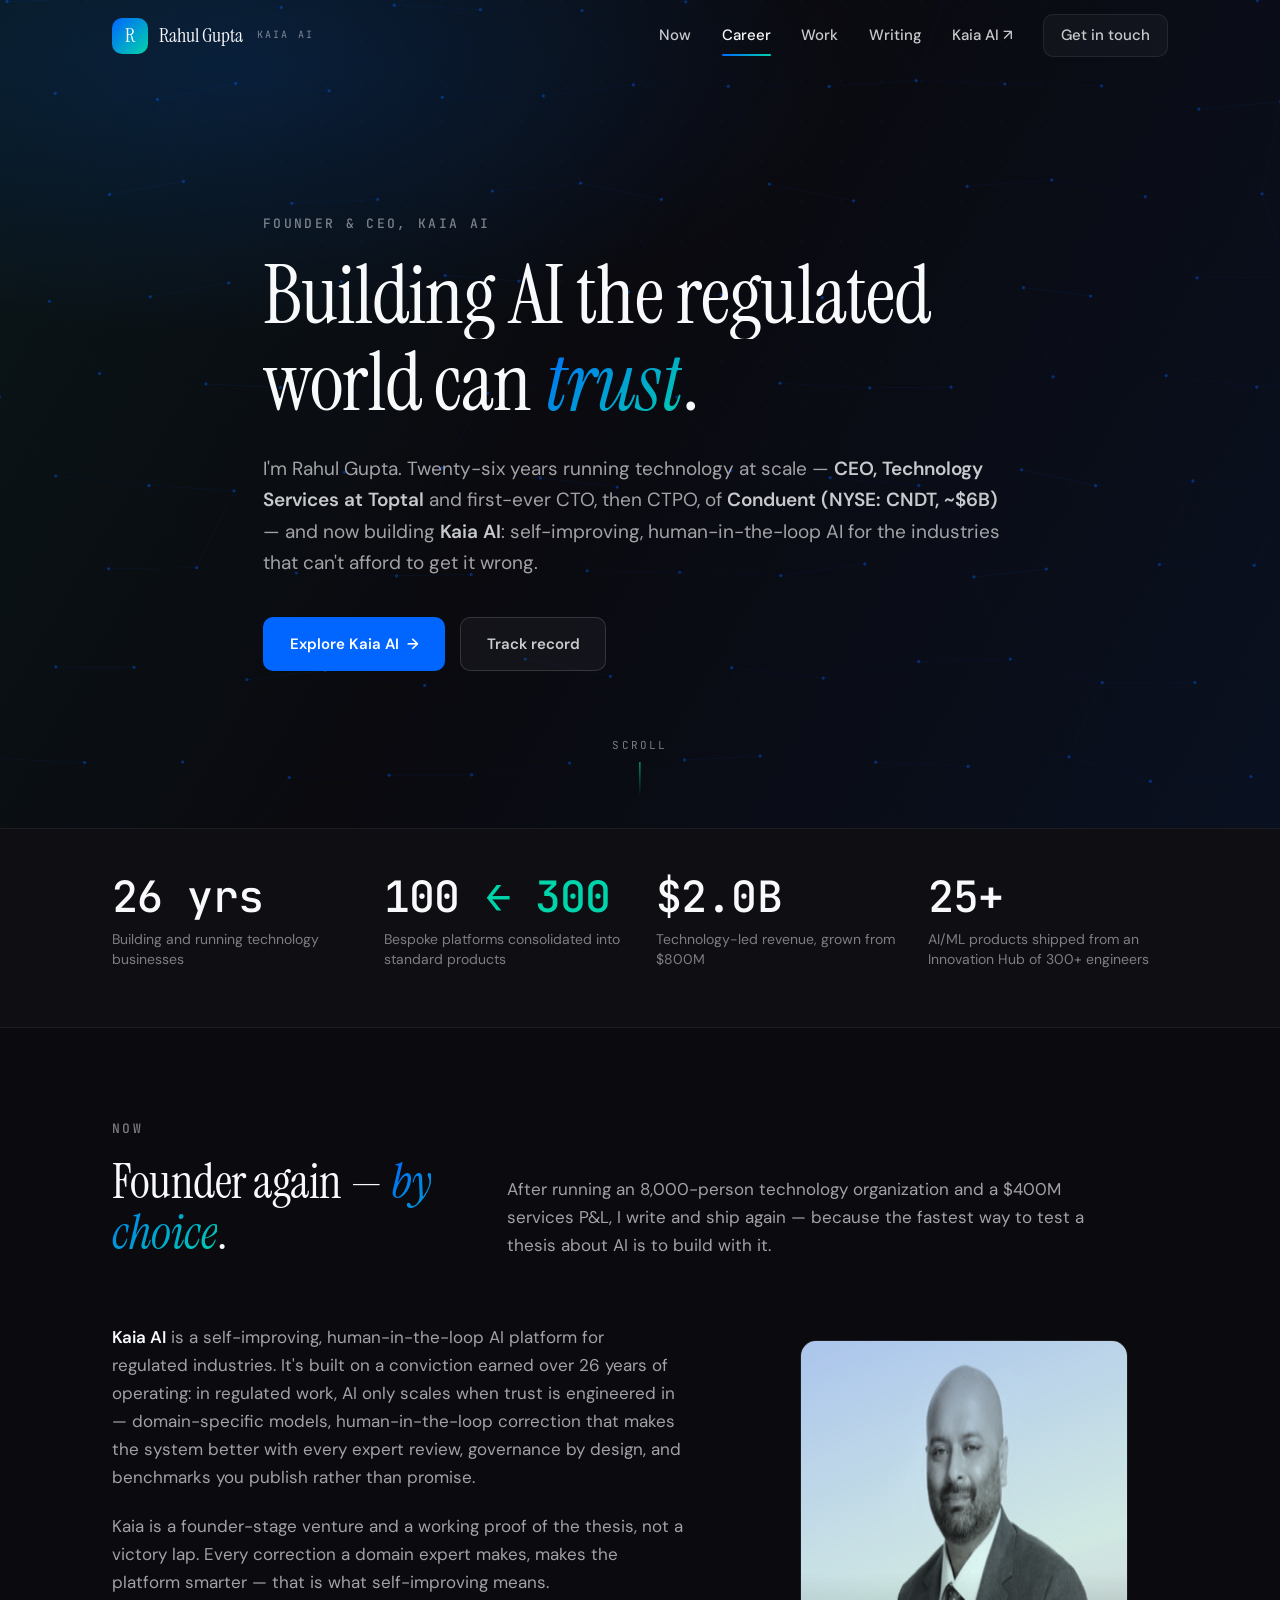
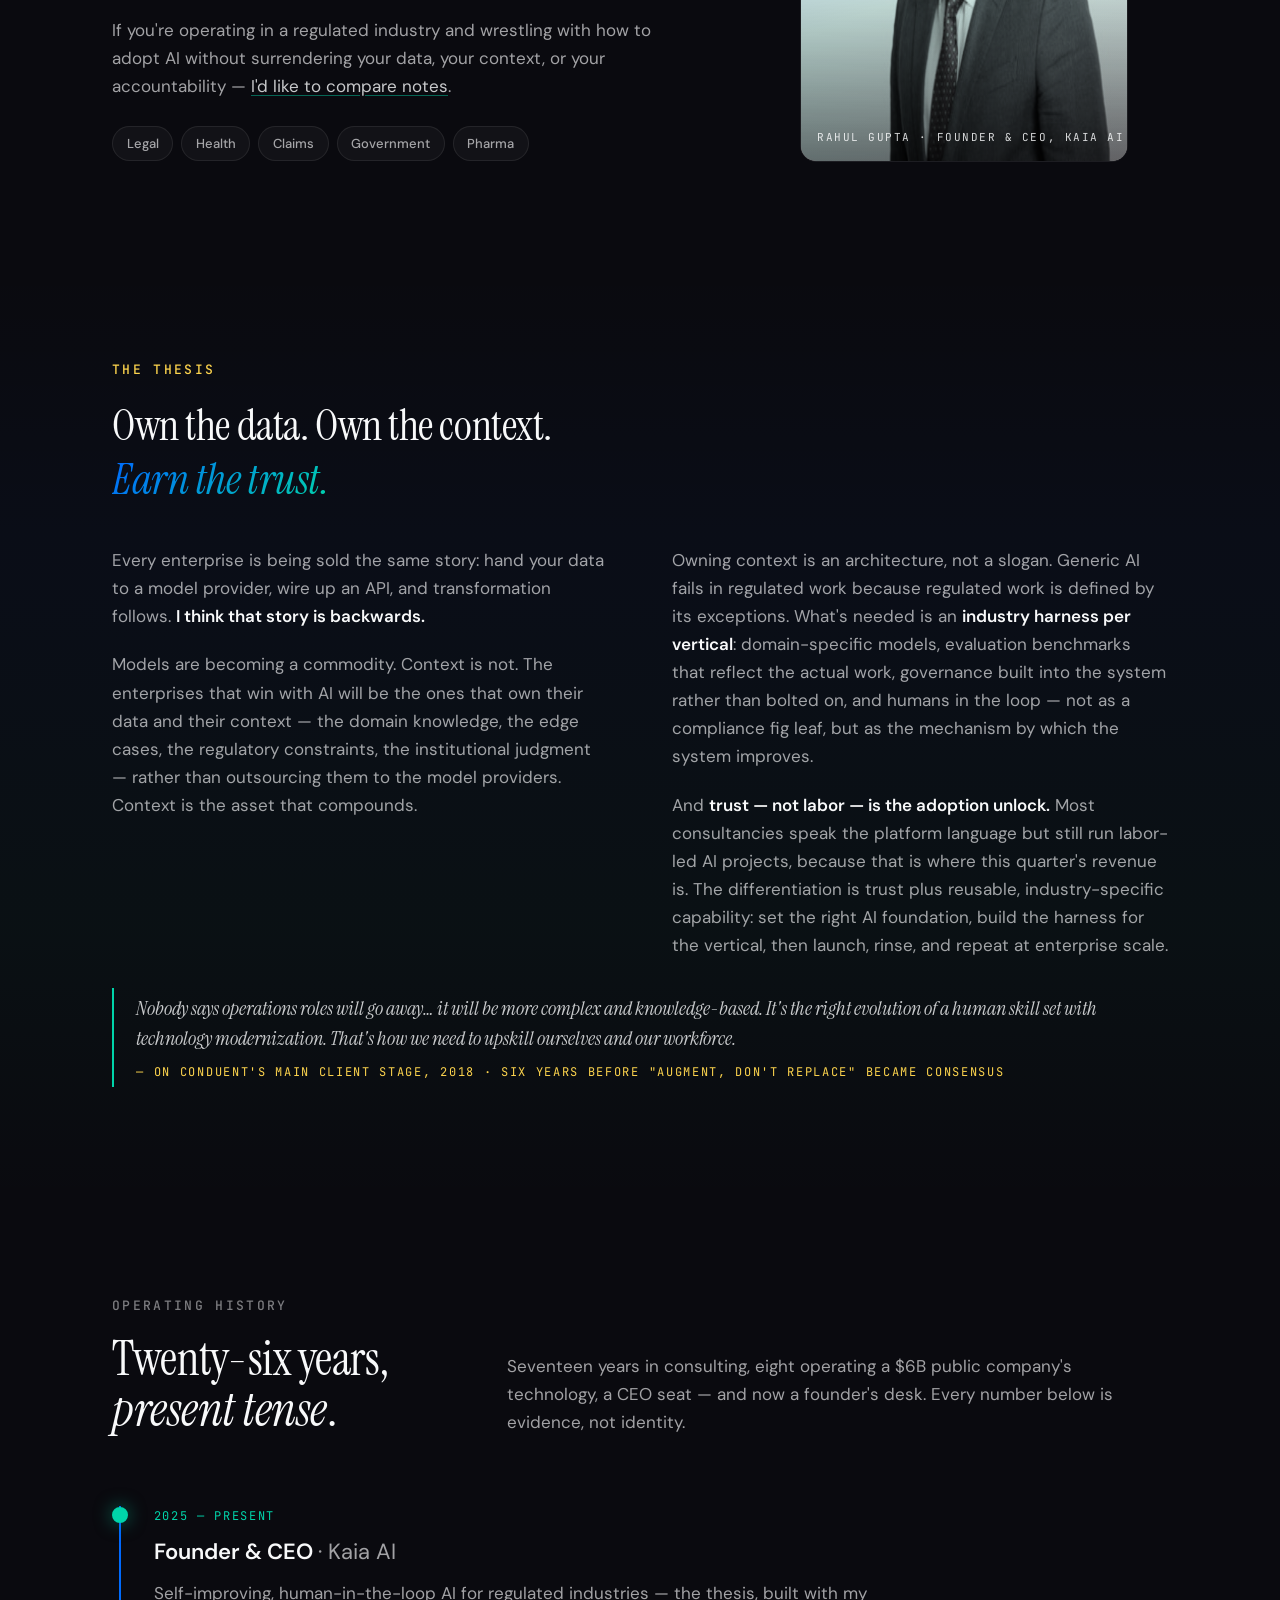
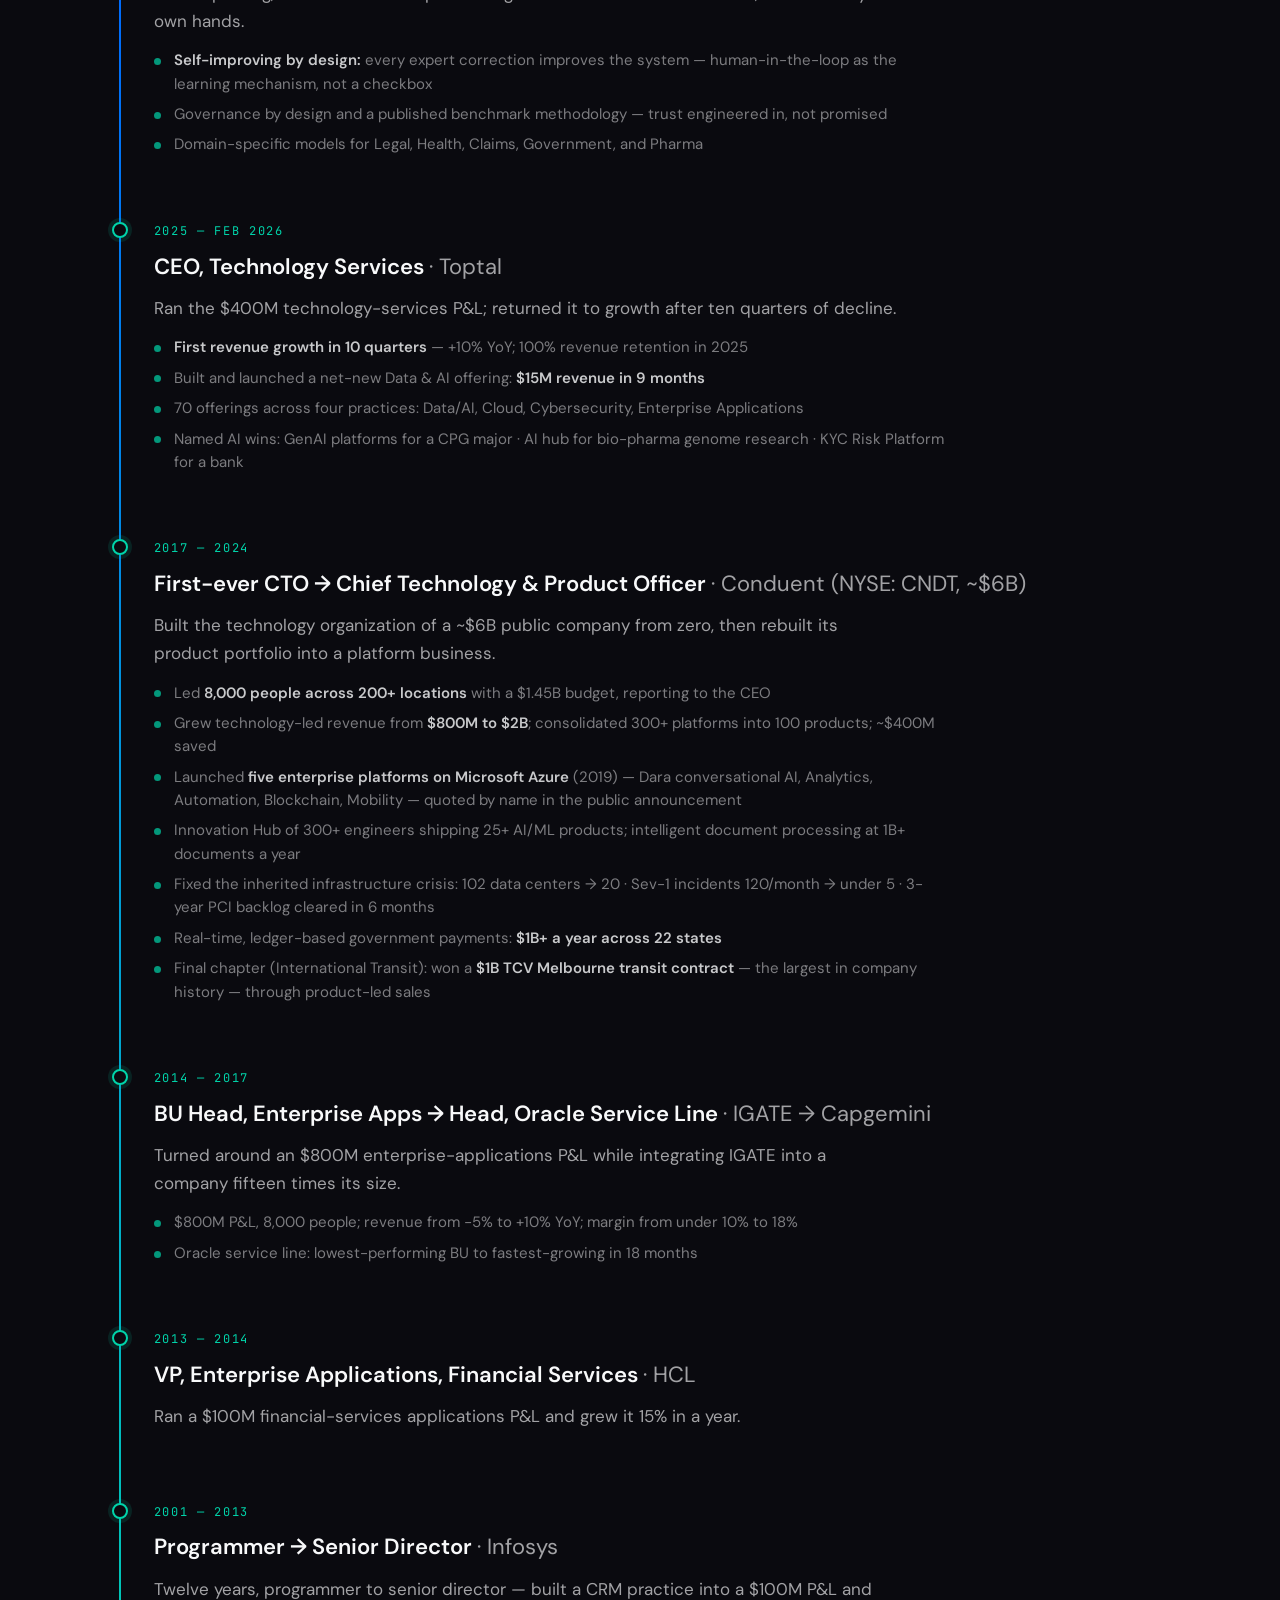
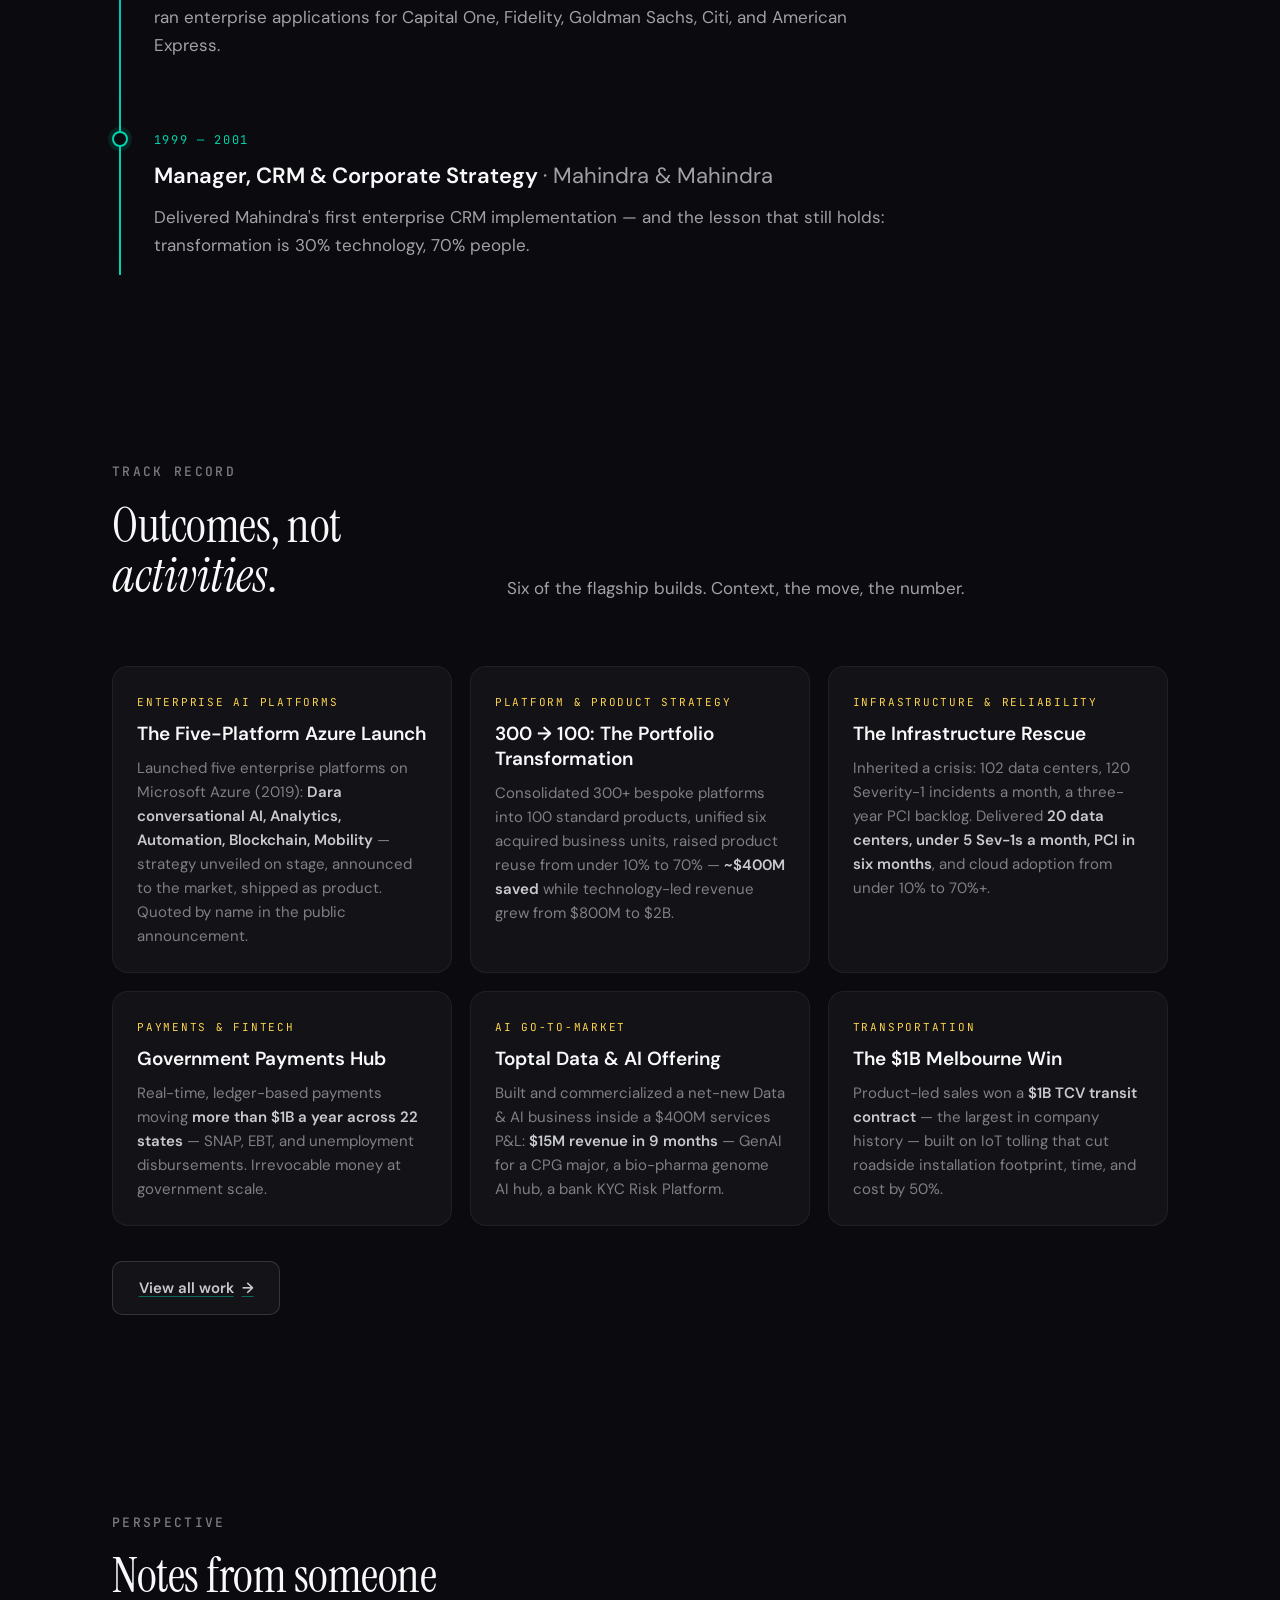
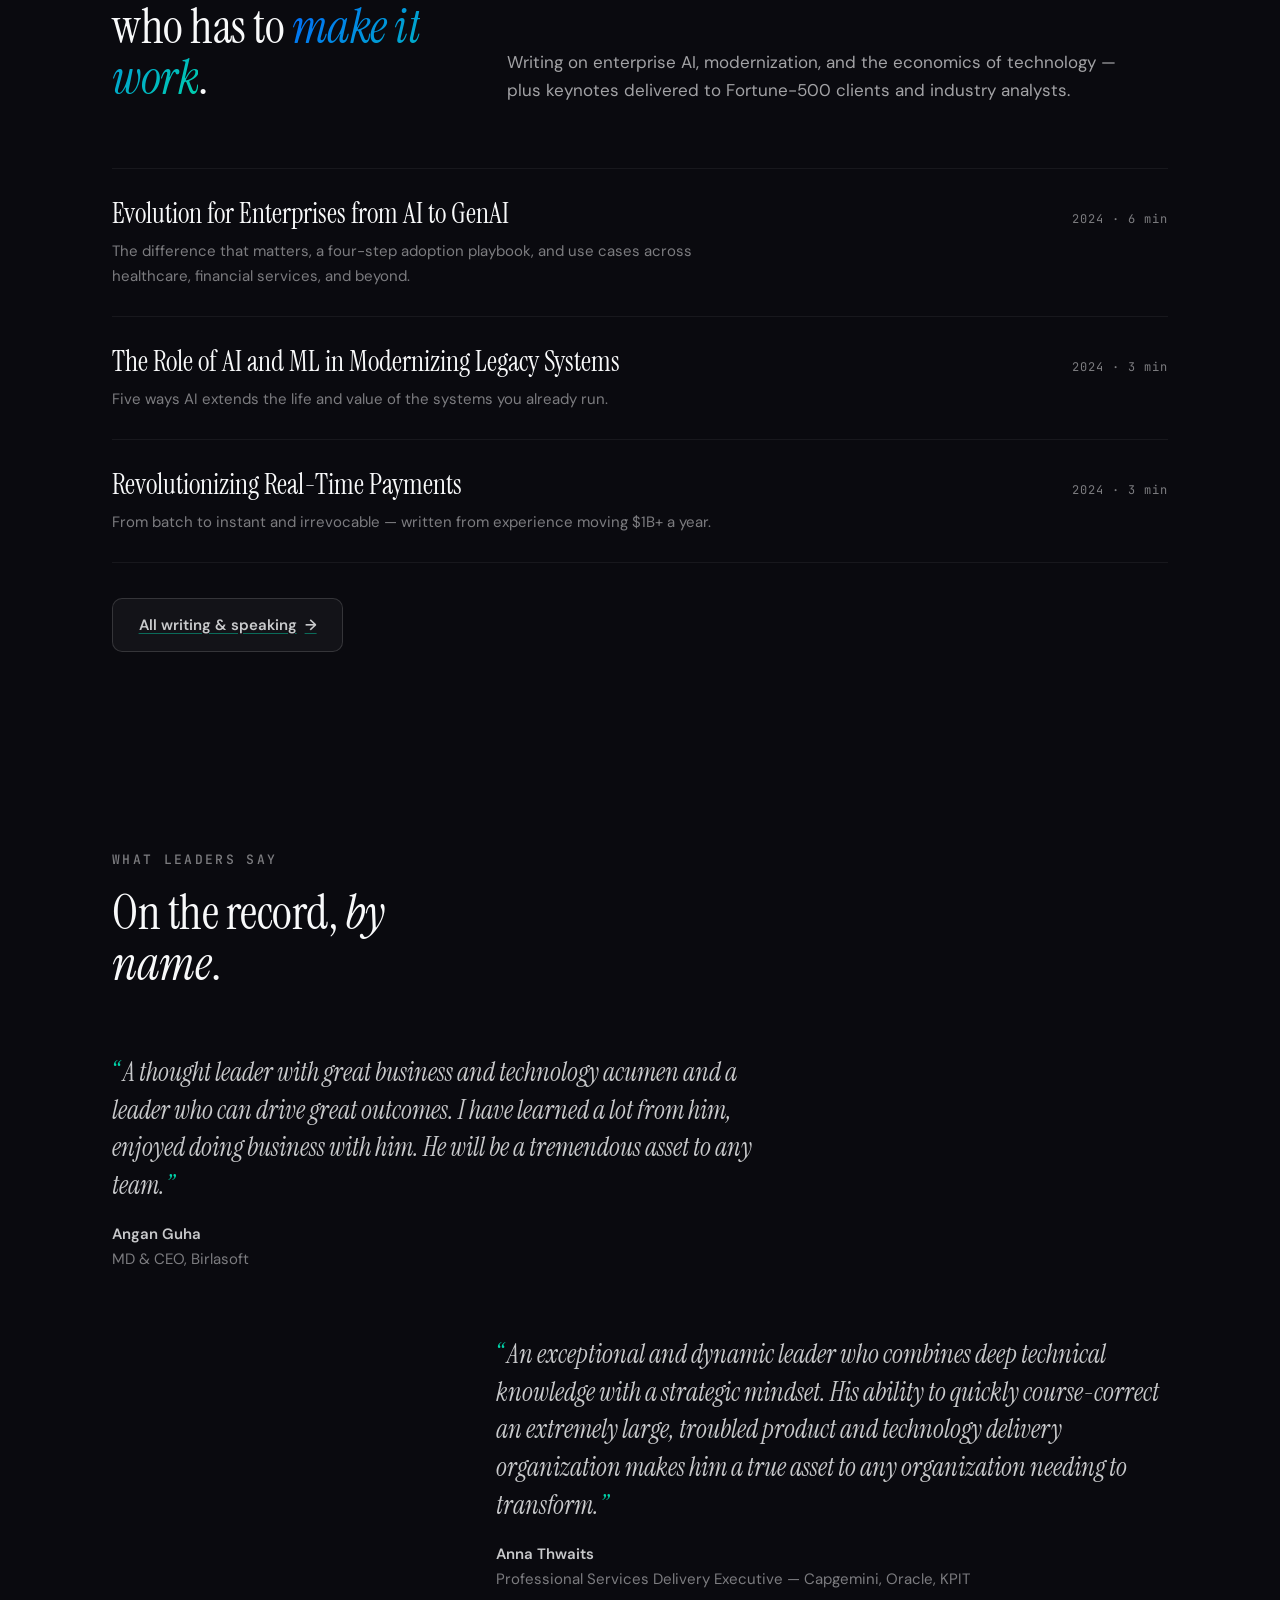
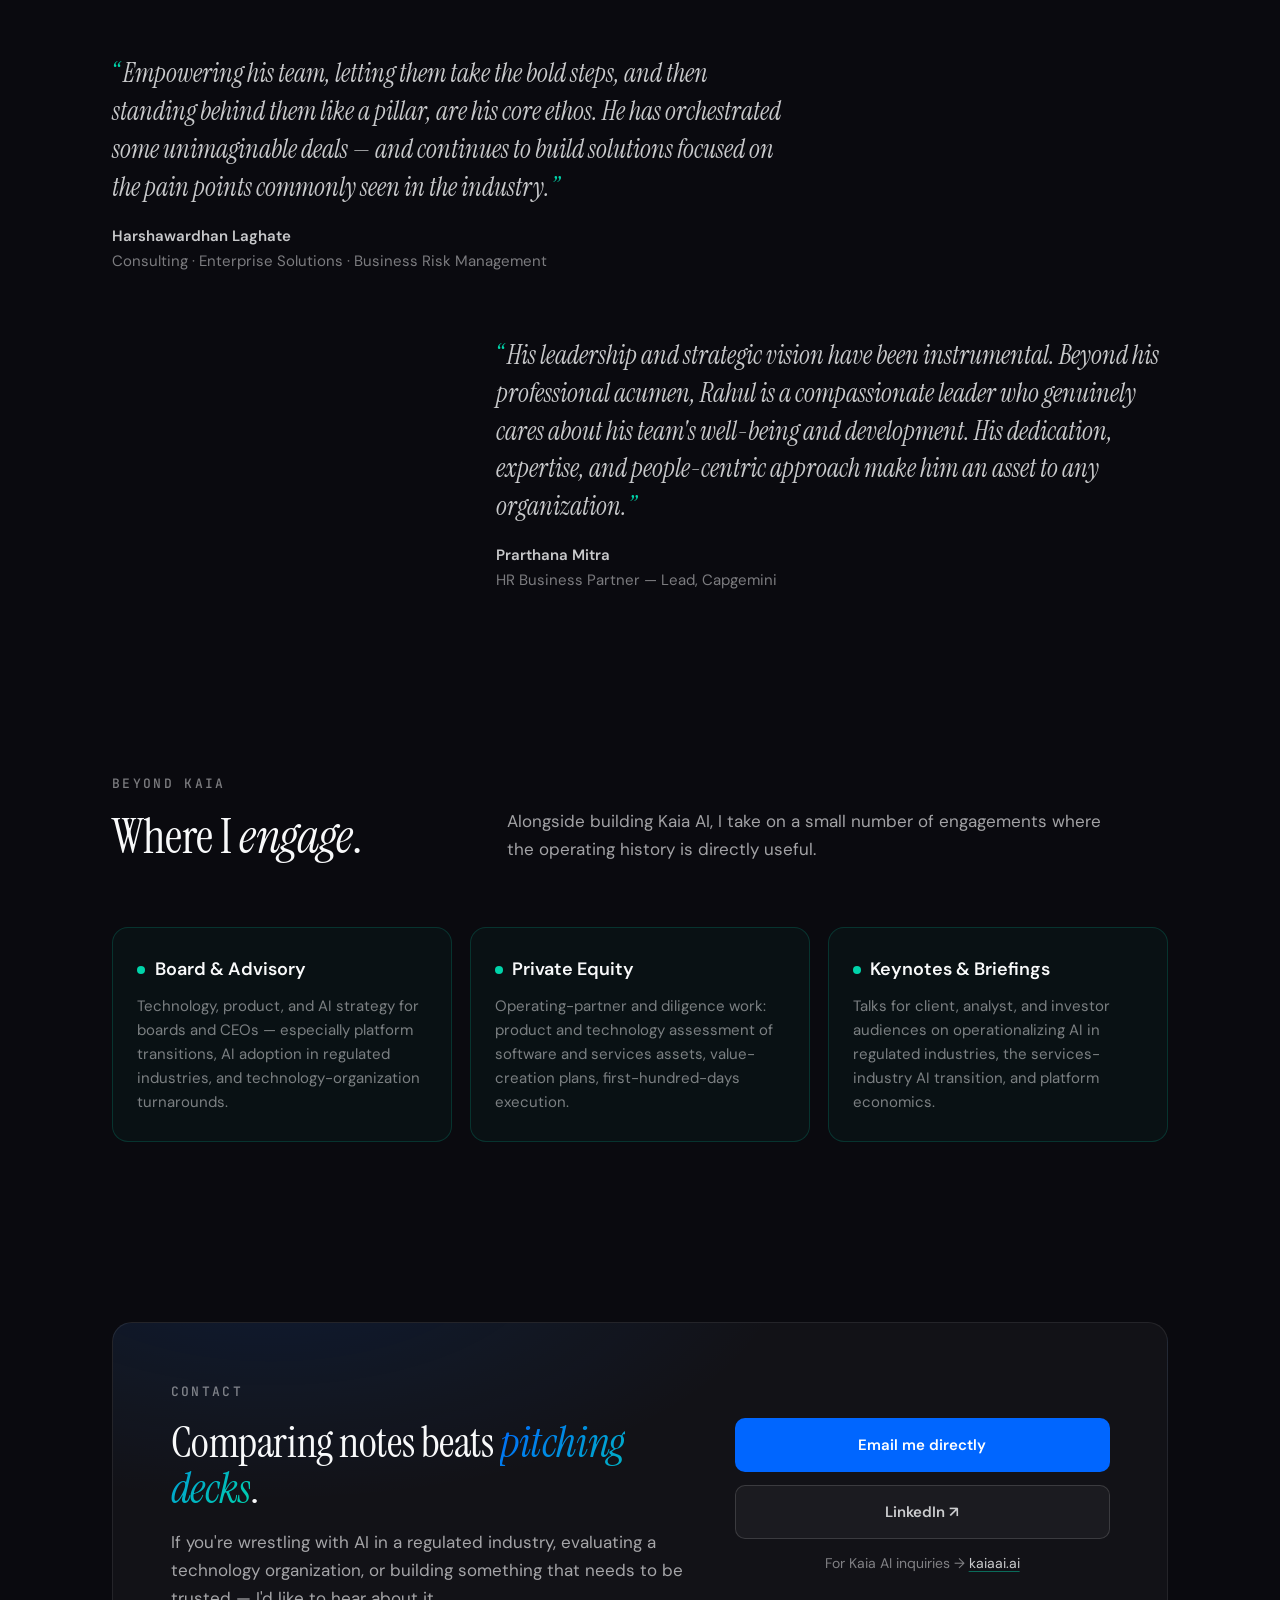
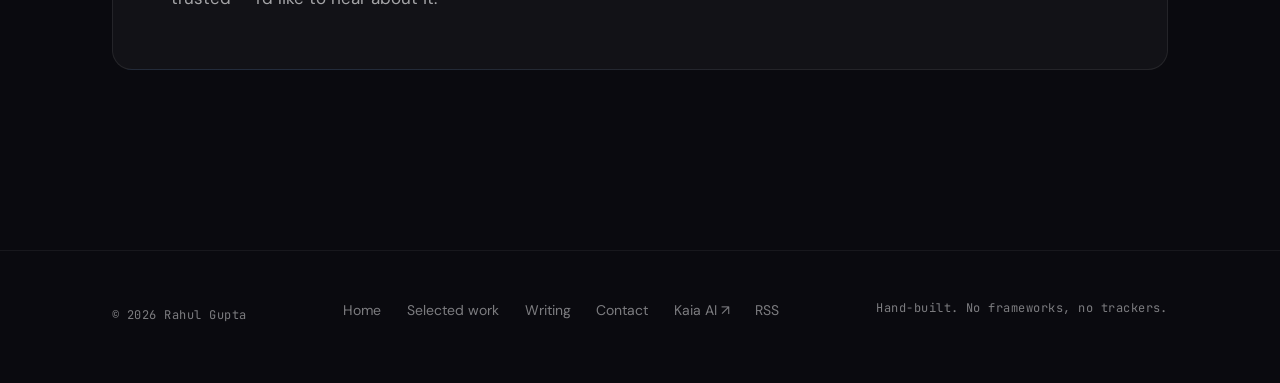
==== commit 1461bbbd: "QA fixes: tablet nav breakpoint, 404 absolute link, brand suffix, fact polish - Mobile nav now engag" ====
--- a/index.html
+++ b/index.html
@@ -49,7 +49,7 @@
       <a class="brand" href="./index.html" aria-label="Rahul Gupta — home">
         <span class="brand-tile" aria-hidden="true">R</span>
         <span class="brand-name">Rahul Gupta</span>
-        <span class="brand-suffix">Founder&nbsp;·&nbsp;CTO</span>
+        <span class="brand-suffix">Kaia&nbsp;AI</span>
       </a>
       <button class="menu-btn" aria-label="Menu" aria-expanded="false">
         <svg width="18" height="14" viewBox="0 0 18 14" fill="none" aria-hidden="true"><path d="M1 1h16M1 7h16M1 13h16" stroke="currentColor" stroke-width="1.6" stroke-linecap="round"/></svg>
@@ -109,7 +109,7 @@
         </div>
         <div class="stat">
           <div class="stat-num"><span data-count="25" data-from="0">25</span>+</div>
-          <p class="stat-label">AI/ML products shipped from a 300-engineer Innovation Hub</p>
+          <p class="stat-label">AI/ML products shipped from an Innovation Hub of 300+ engineers</p>
         </div>
       </div>
     </section>
--- a/assets/style.css
+++ b/assets/style.css
@@ -302,7 +302,7 @@
 }
 
 /* mobile nav */
-@media (max-width: 760px) {
+@media (max-width: 860px) {
   .site-nav {
     position: fixed;
     inset: 72px 0 auto 0;
@@ -821,7 +821,7 @@
   }
   @keyframes t-in {
     from {
-      opacity: 0.25;
+      opacity: 0.45;
       transform: translateY(14px);
     }
     to {
@@ -1383,3 +1383,8 @@
     color: #111;
   }
 }
+
+/* keynote grid: last card spans the remaining row */
+.speak-grid > .card:last-child {
+  grid-column: 1 / -1;
+}
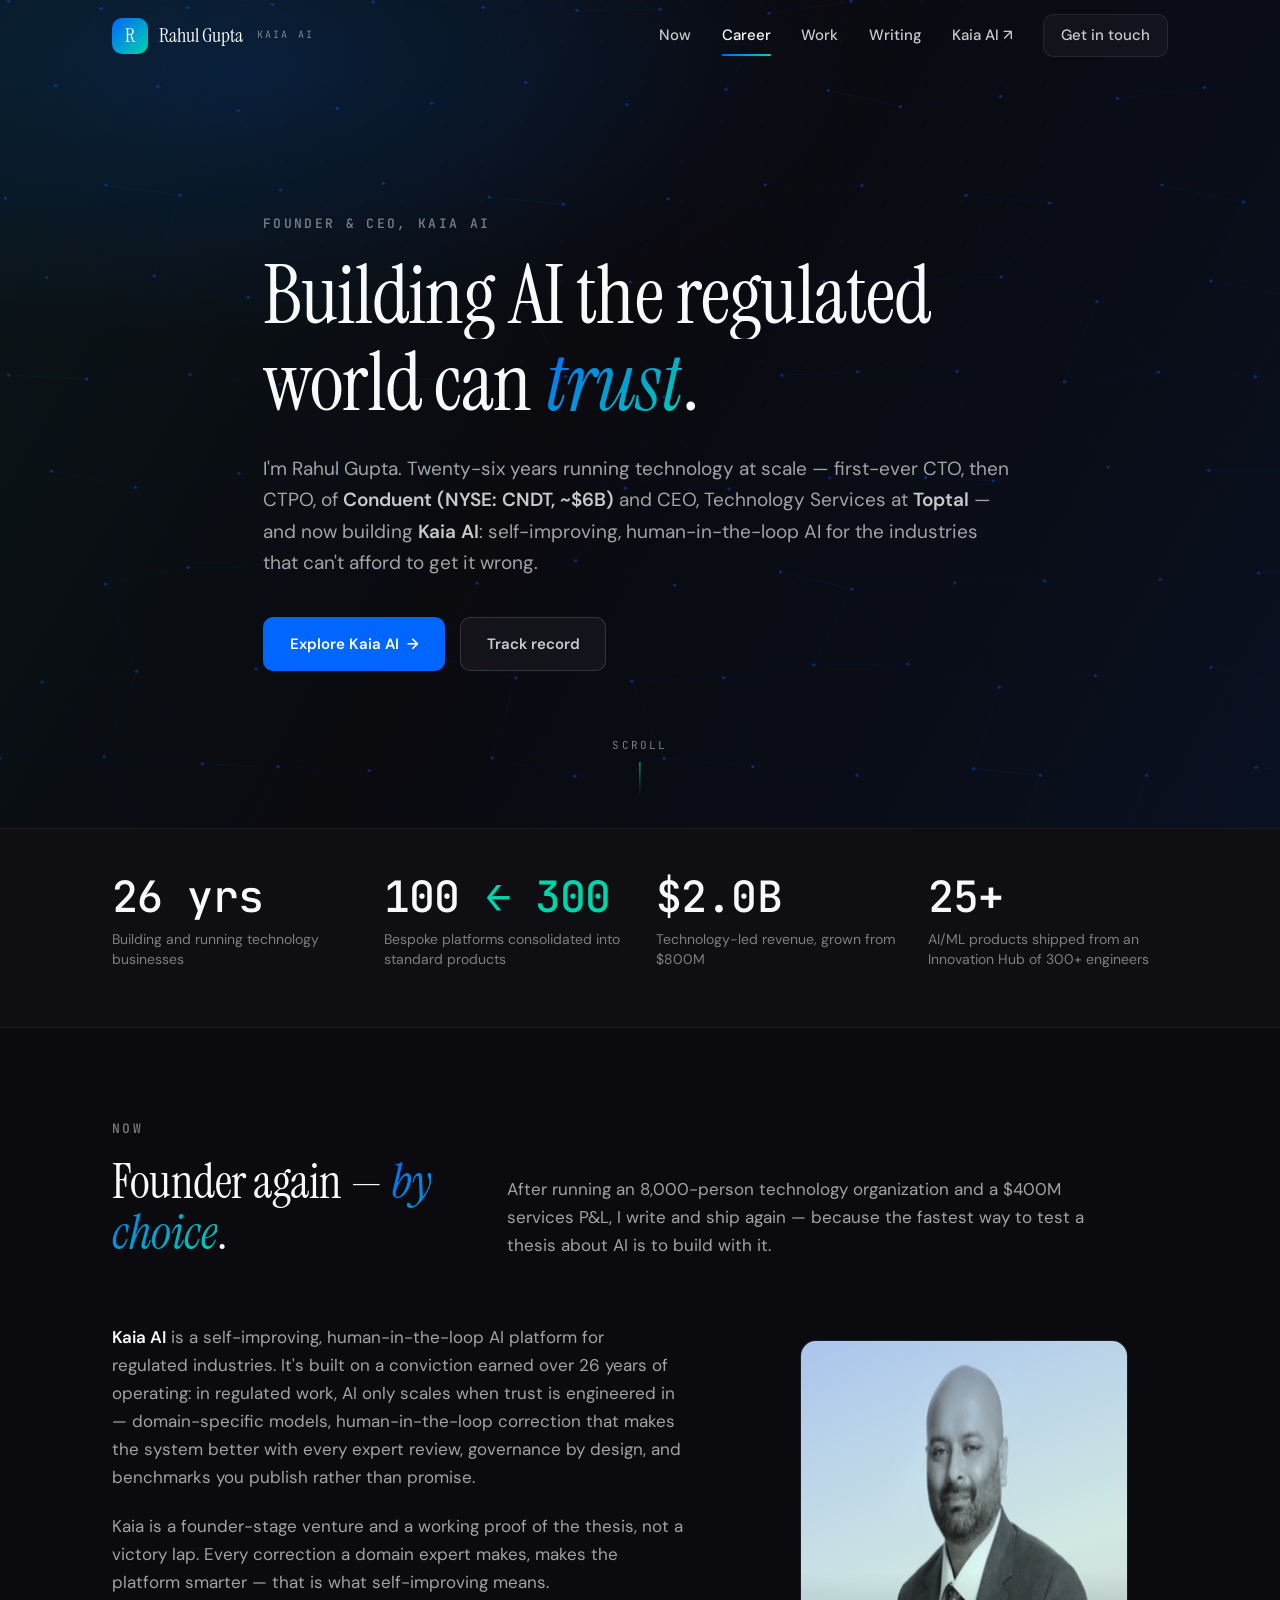
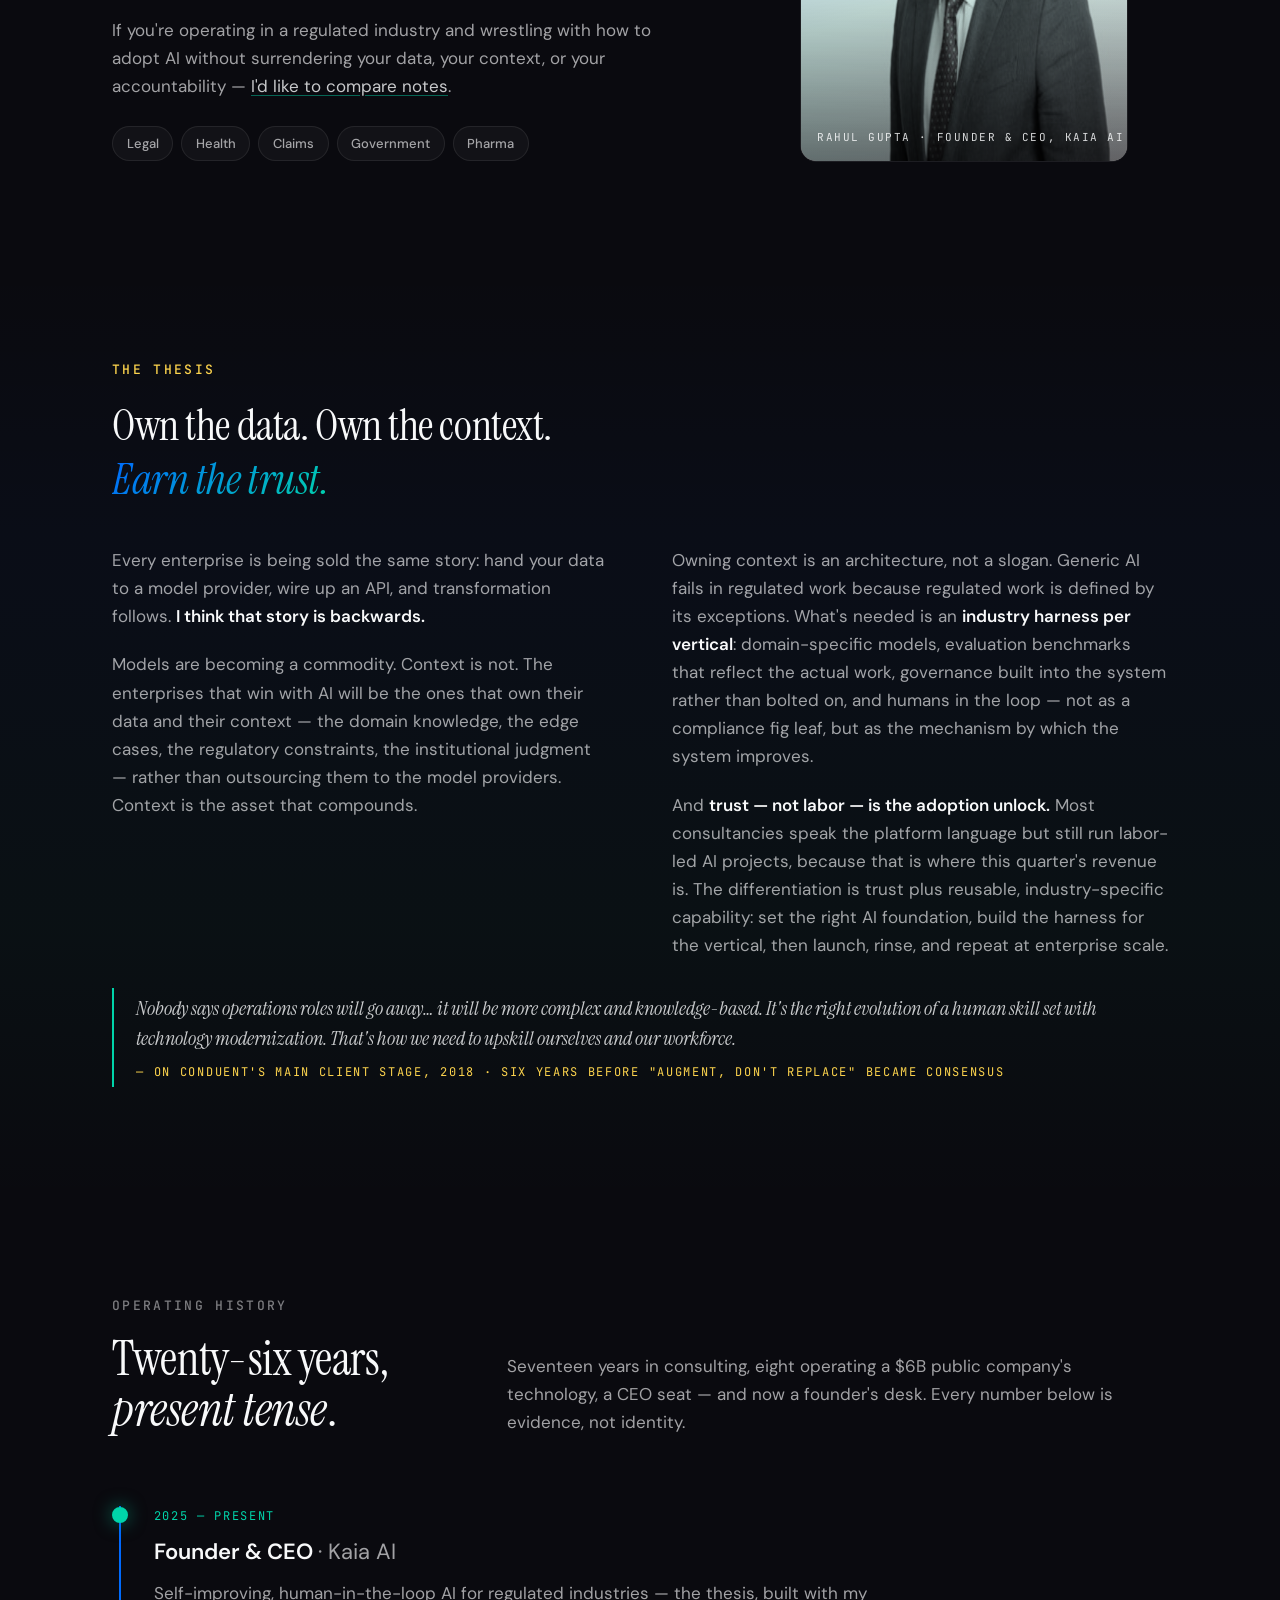
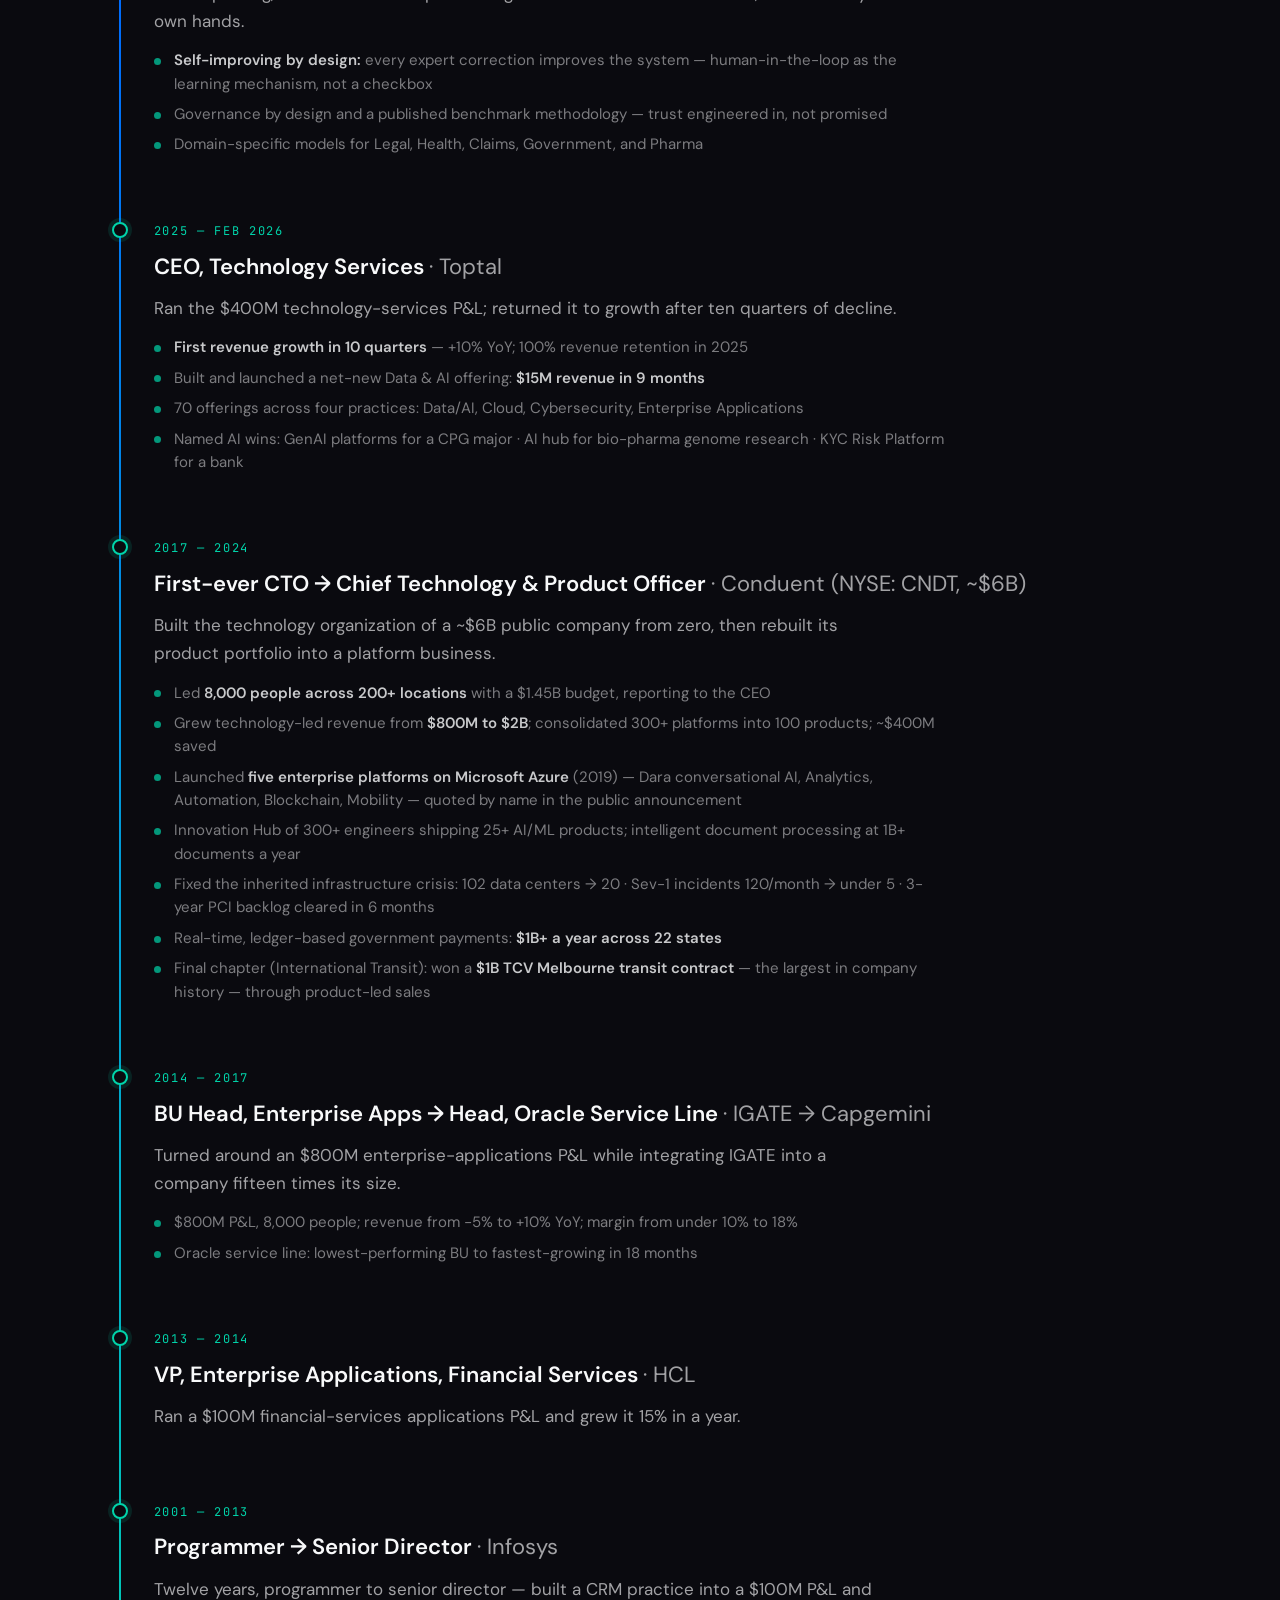
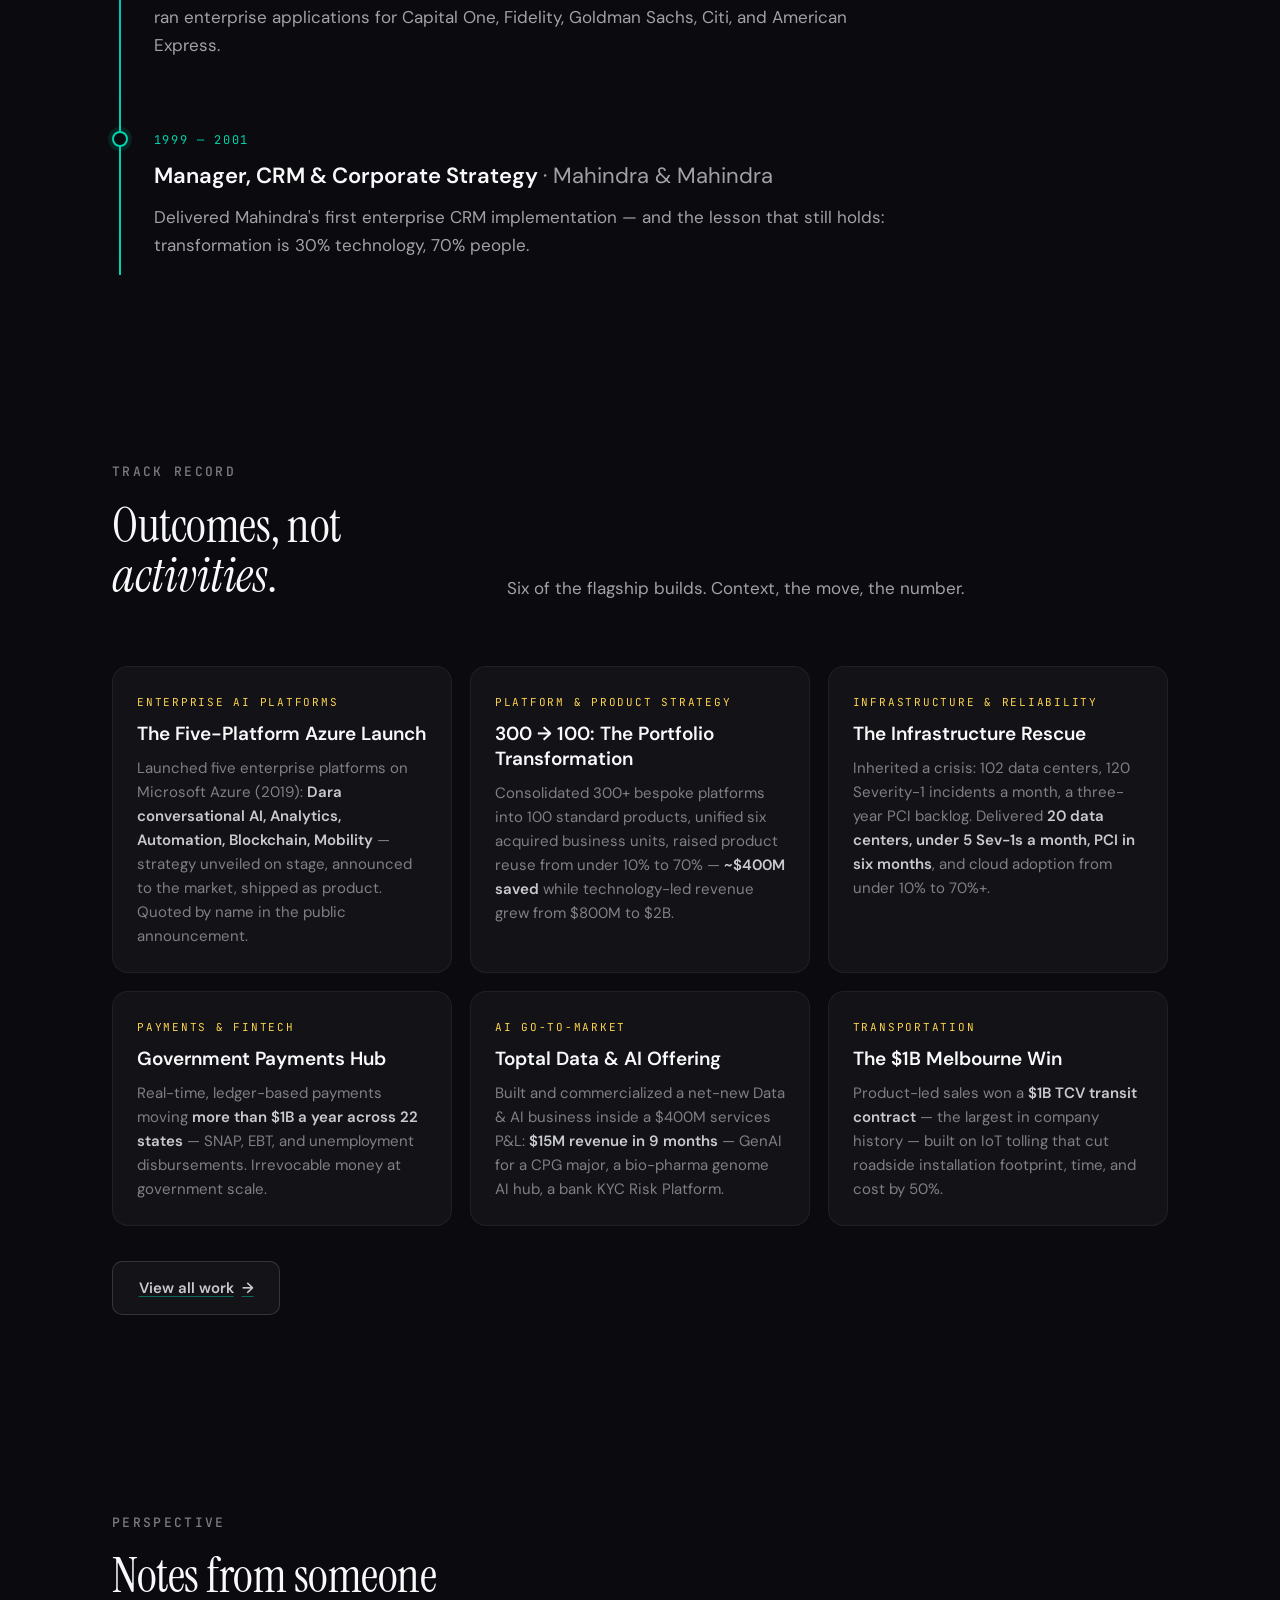
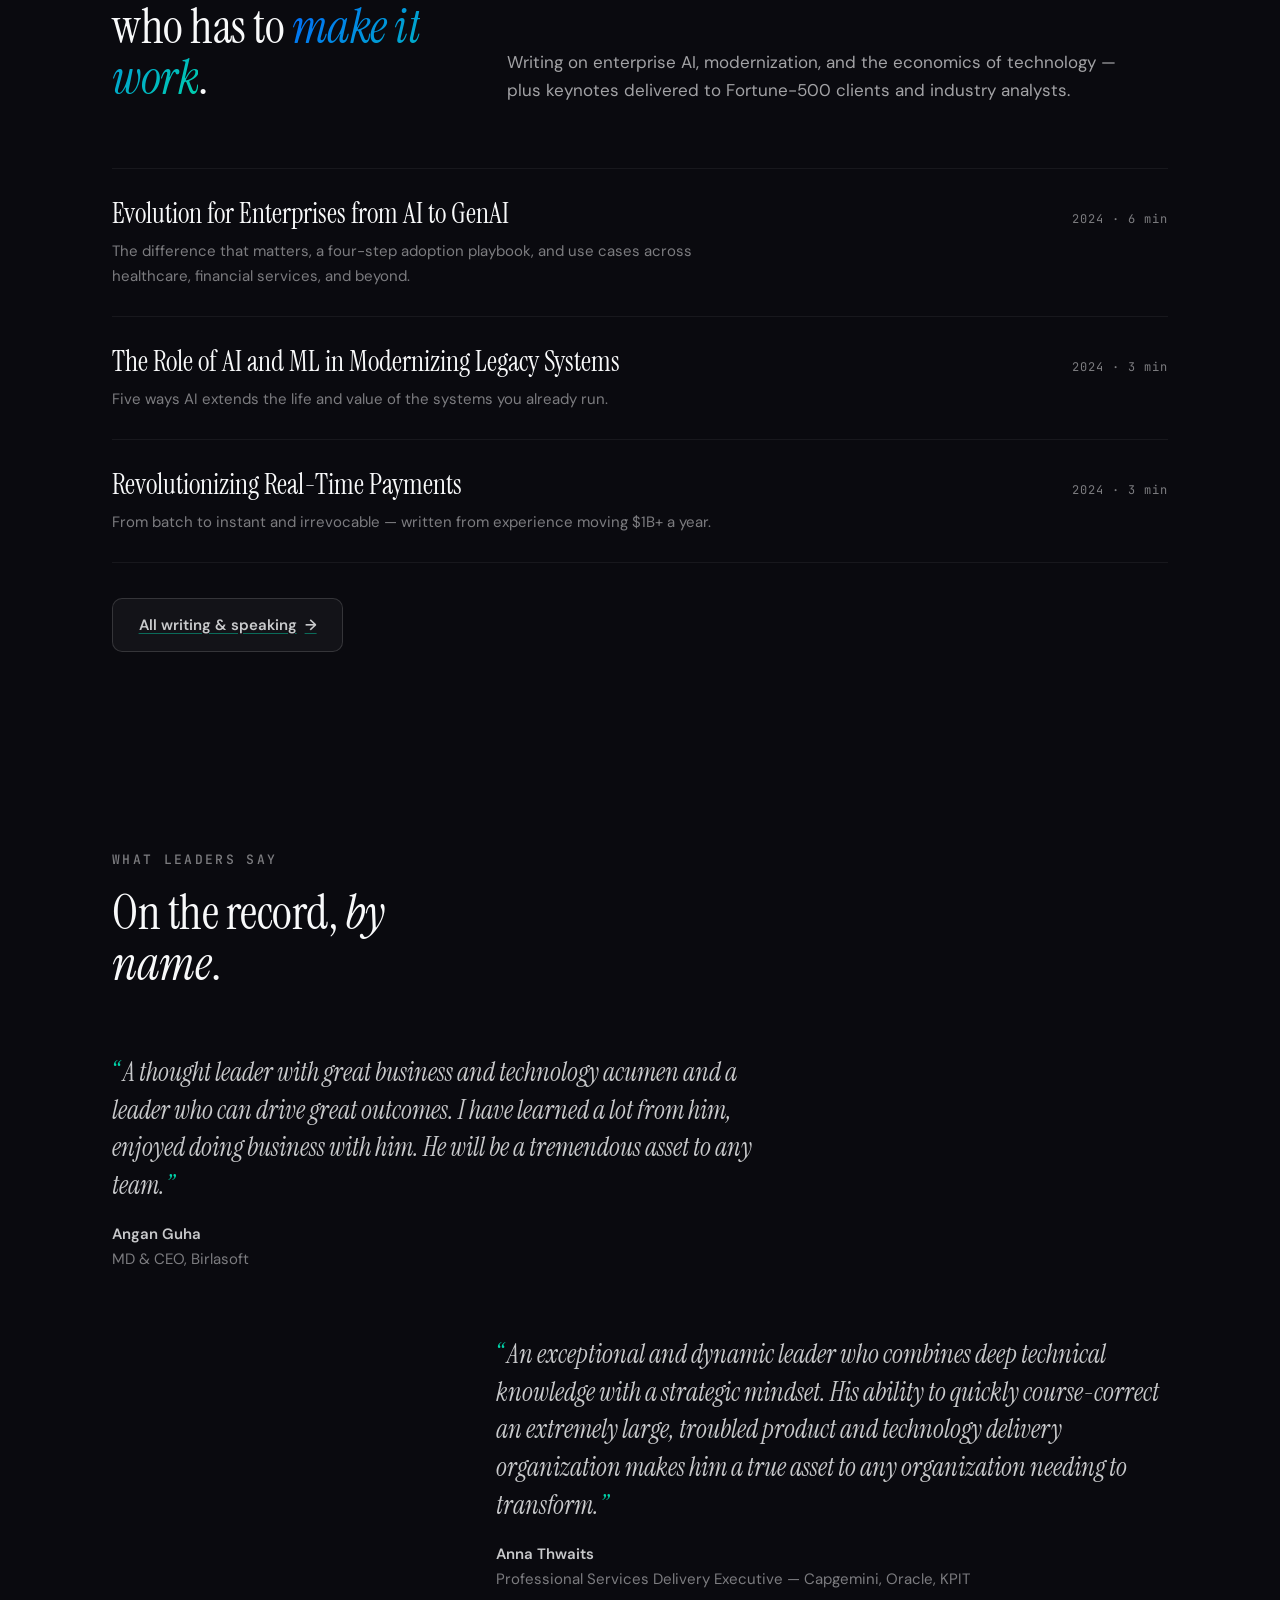
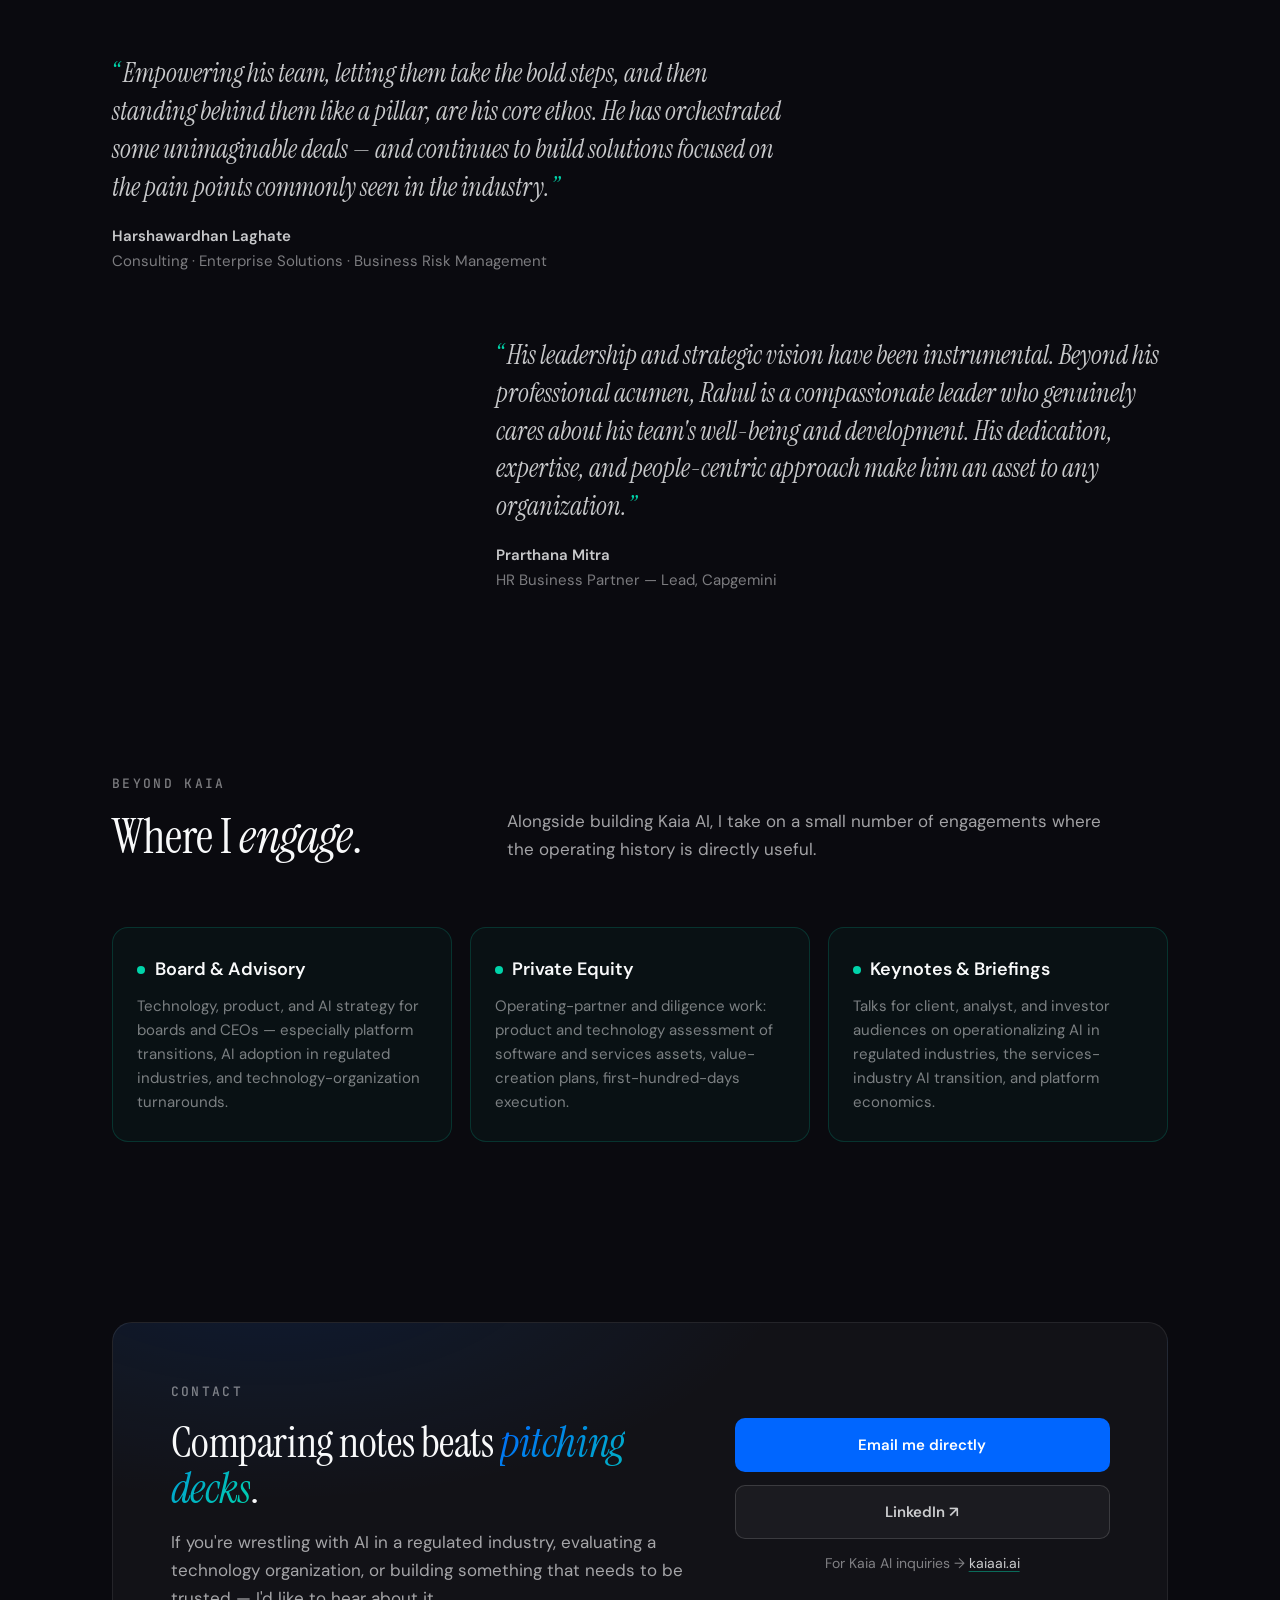
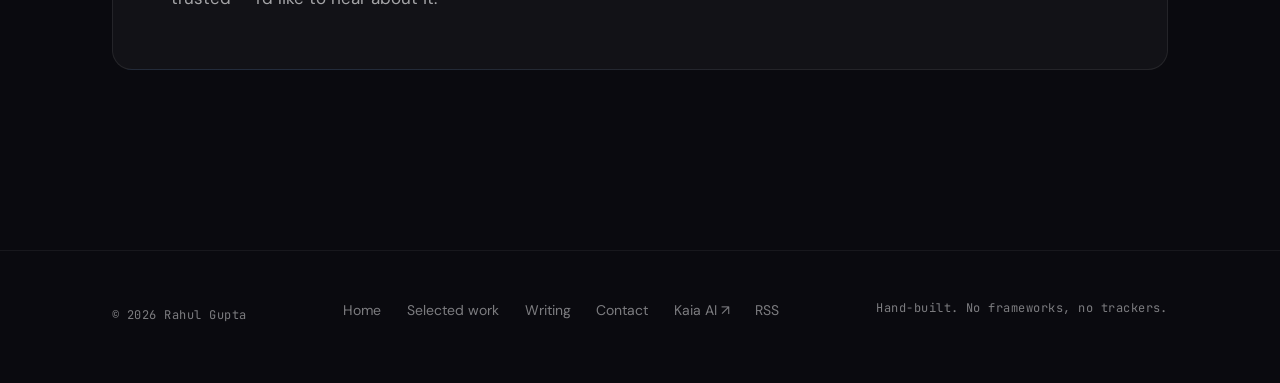
==== commit bcfebdb6: "Tagline order: Conduent (founding CTO/CTPO) leads, Toptal follows — hero, meta, OG card Co-Authored-" ====
--- a/index.html
+++ b/index.html
@@ -4,12 +4,12 @@
   <meta charset="UTF-8" />
   <meta name="viewport" content="width=device-width, initial-scale=1.0" />
   <title>Rahul Gupta — Founder &amp; CEO, Kaia AI | AI for Regulated Industries</title>
-  <meta name="description" content="Founder &amp; CEO of Kaia AI — self-improving, human-in-the-loop AI for regulated industries. Former CEO, Technology Services at Toptal and first-ever CTO/CTPO of Conduent (NYSE: CNDT). 26 years building technology businesses at scale." />
+  <meta name="description" content="Founder &amp; CEO of Kaia AI — self-improving, human-in-the-loop AI for regulated industries. First-ever CTO/CTPO of Conduent (NYSE: CNDT) and former CEO, Technology Services at Toptal. 26 years building technology businesses at scale." />
   <link rel="canonical" href="https://rahulguptacto.github.io/personal-website/" />
   <meta name="theme-color" content="#0a0a0f" />
   <meta property="og:type" content="website" />
   <meta property="og:title" content="Rahul Gupta — Founder &amp; CEO, Kaia AI" />
-  <meta property="og:description" content="Building AI the regulated world can trust. 26 years running technology at scale — Toptal, Conduent (NYSE: CNDT), and now Kaia AI." />
+  <meta property="og:description" content="Building AI the regulated world can trust. 26 years running technology at scale — Conduent (NYSE: CNDT), Toptal, and now Kaia AI." />
   <meta property="og:url" content="https://rahulguptacto.github.io/personal-website/" />
   <meta property="og:image" content="https://rahulguptacto.github.io/personal-website/assets/og.png" />
   <meta name="twitter:card" content="summary_large_image" />
@@ -79,8 +79,8 @@
         </h1>
         <p class="hero-sub r-delay-2">
           I'm Rahul Gupta. Twenty-six years running technology at scale —
-          <strong>CEO, Technology Services at Toptal</strong> and first-ever CTO, then CTPO, of
-          <strong>Conduent (NYSE: CNDT, ~$6B)</strong> — and now building
+          first-ever CTO, then CTPO, of <strong>Conduent (NYSE: CNDT, ~$6B)</strong>
+          and CEO, Technology Services at <strong>Toptal</strong> — and now building
           <strong>Kaia AI</strong>: self-improving, human-in-the-loop AI for the industries
           that can't afford to get it wrong.
         </p>
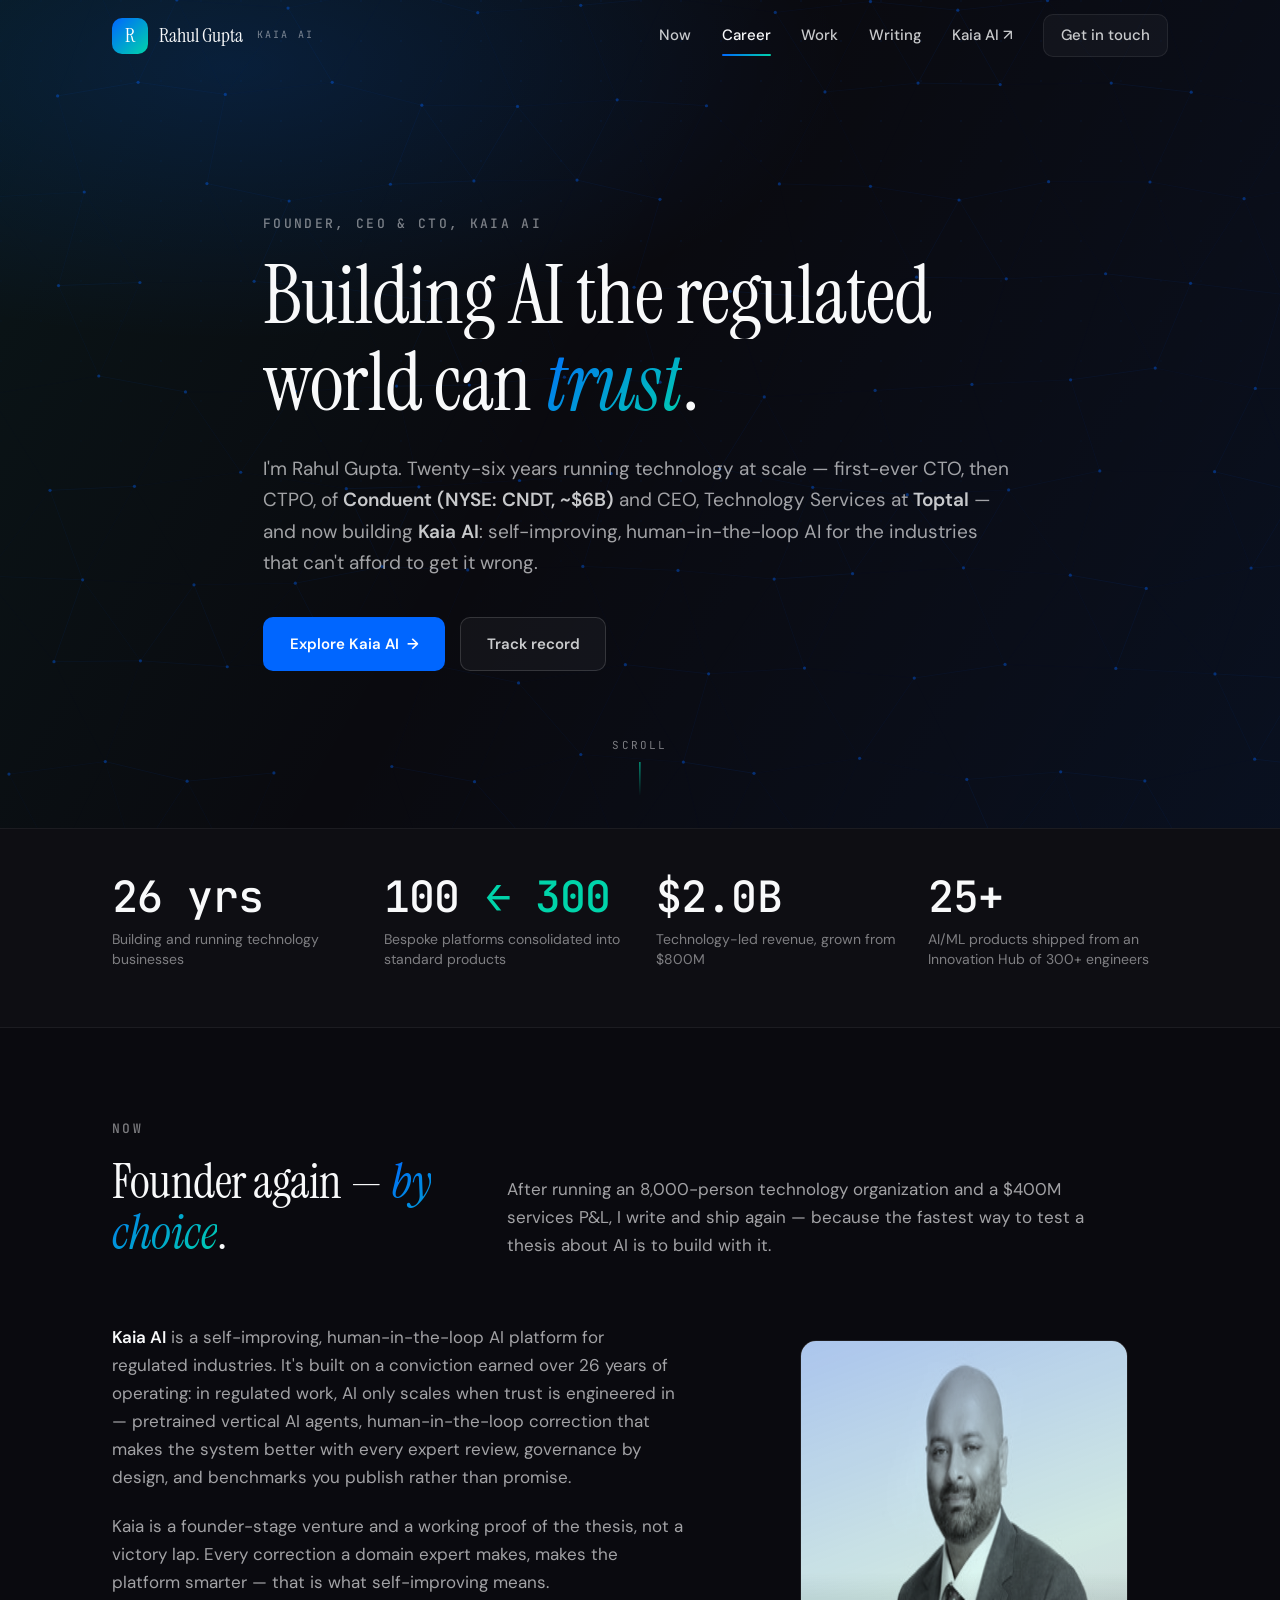
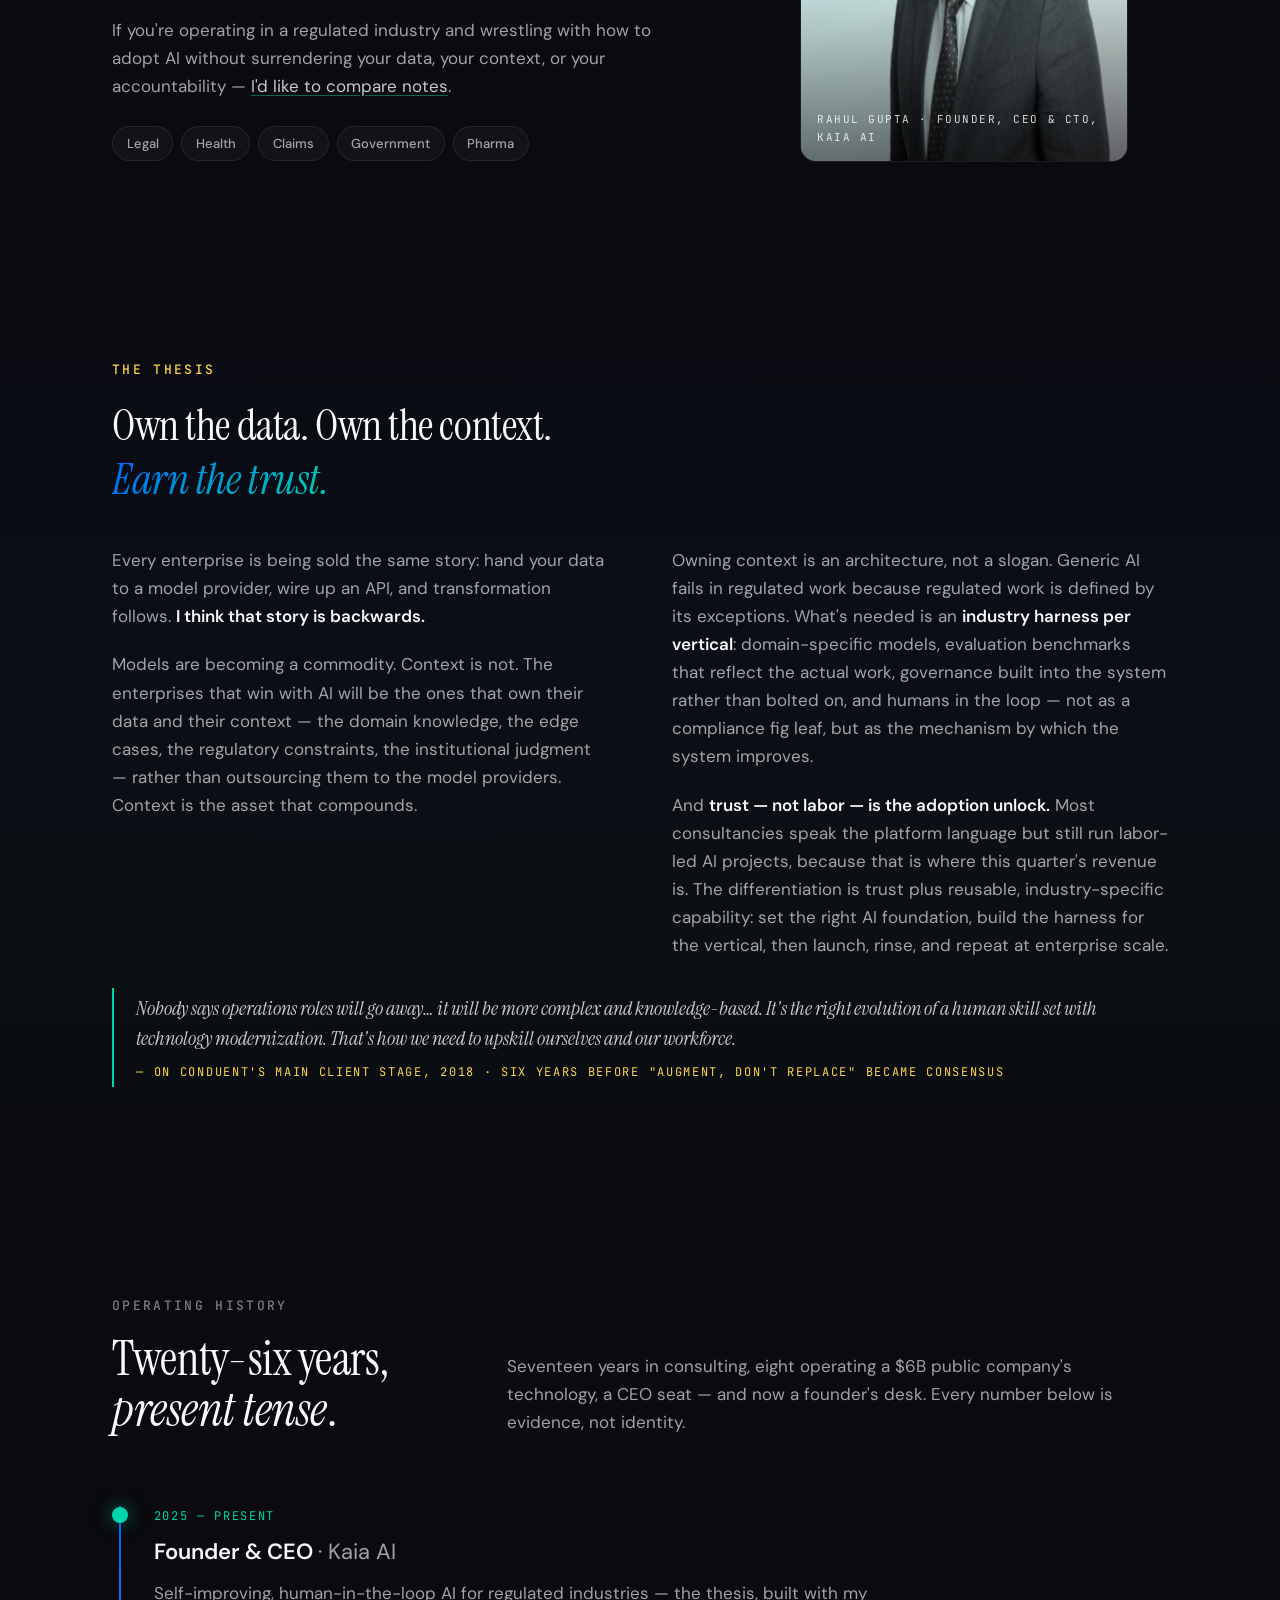
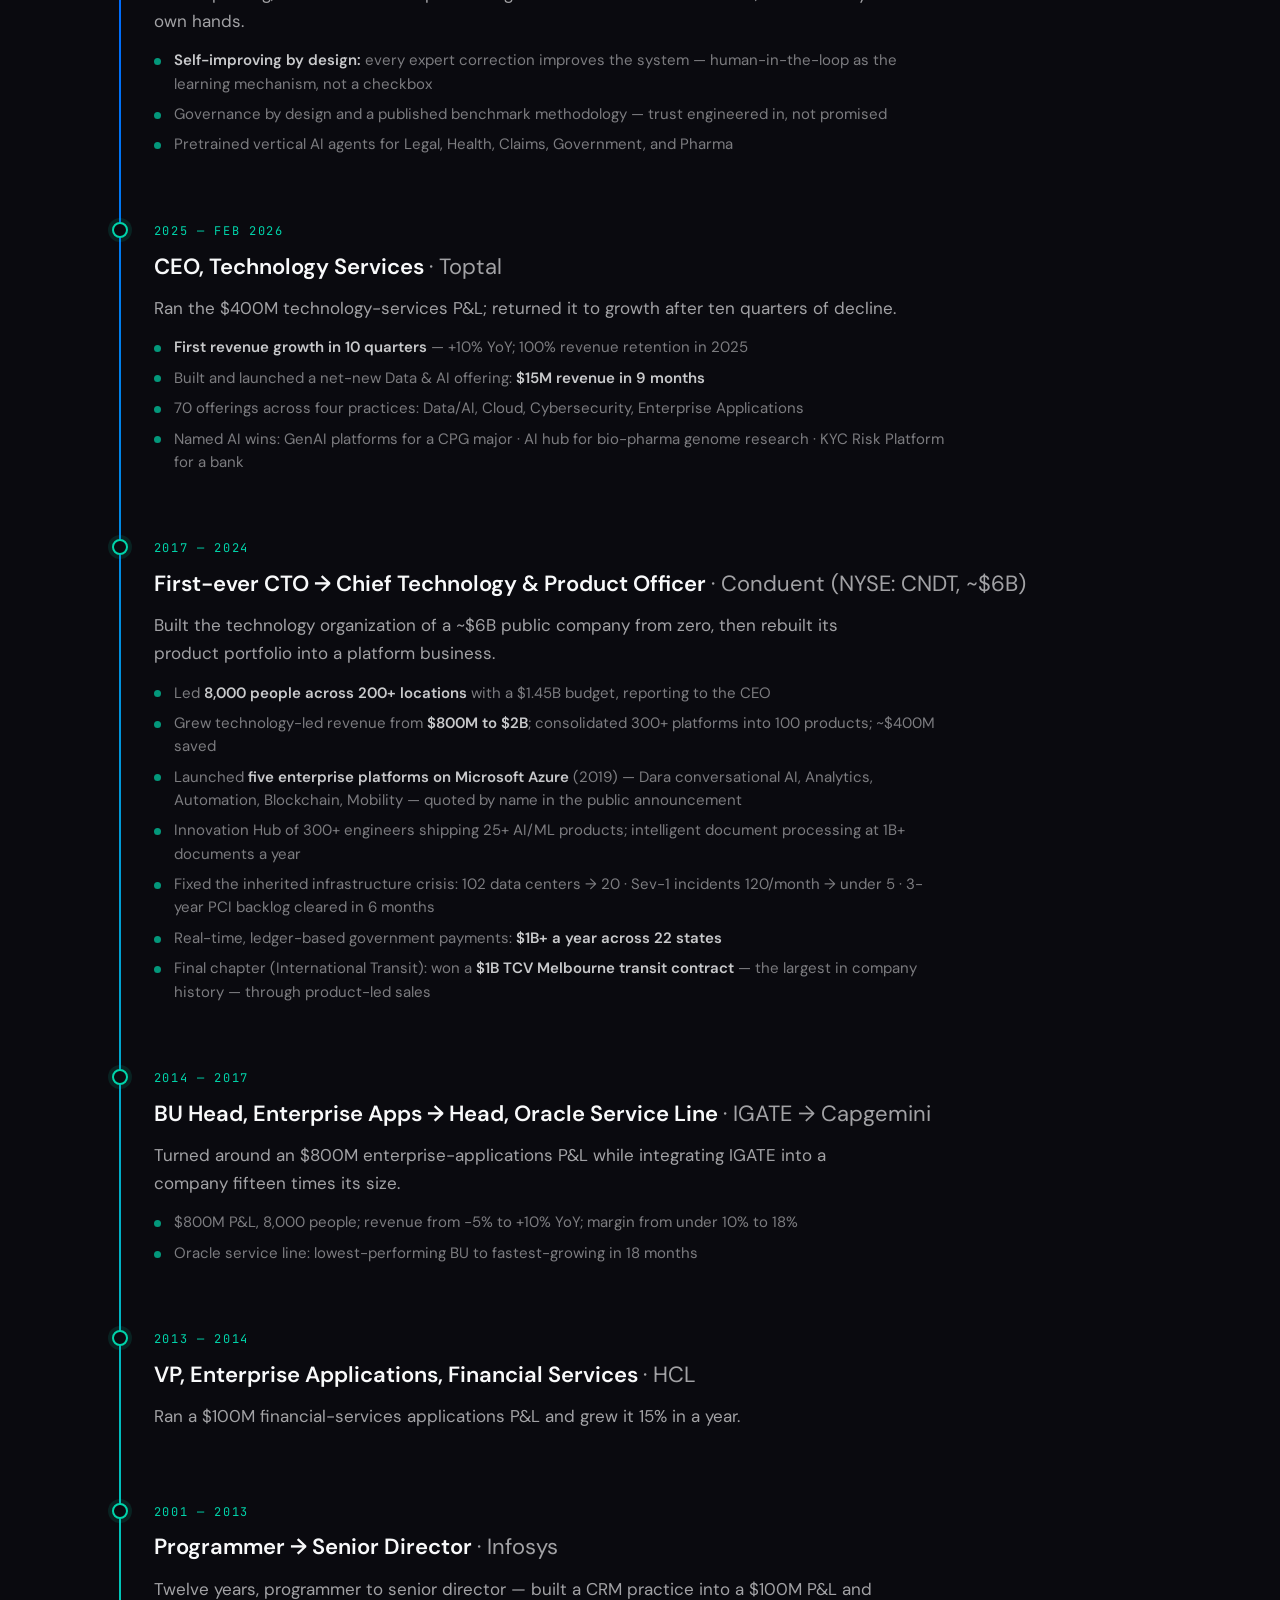
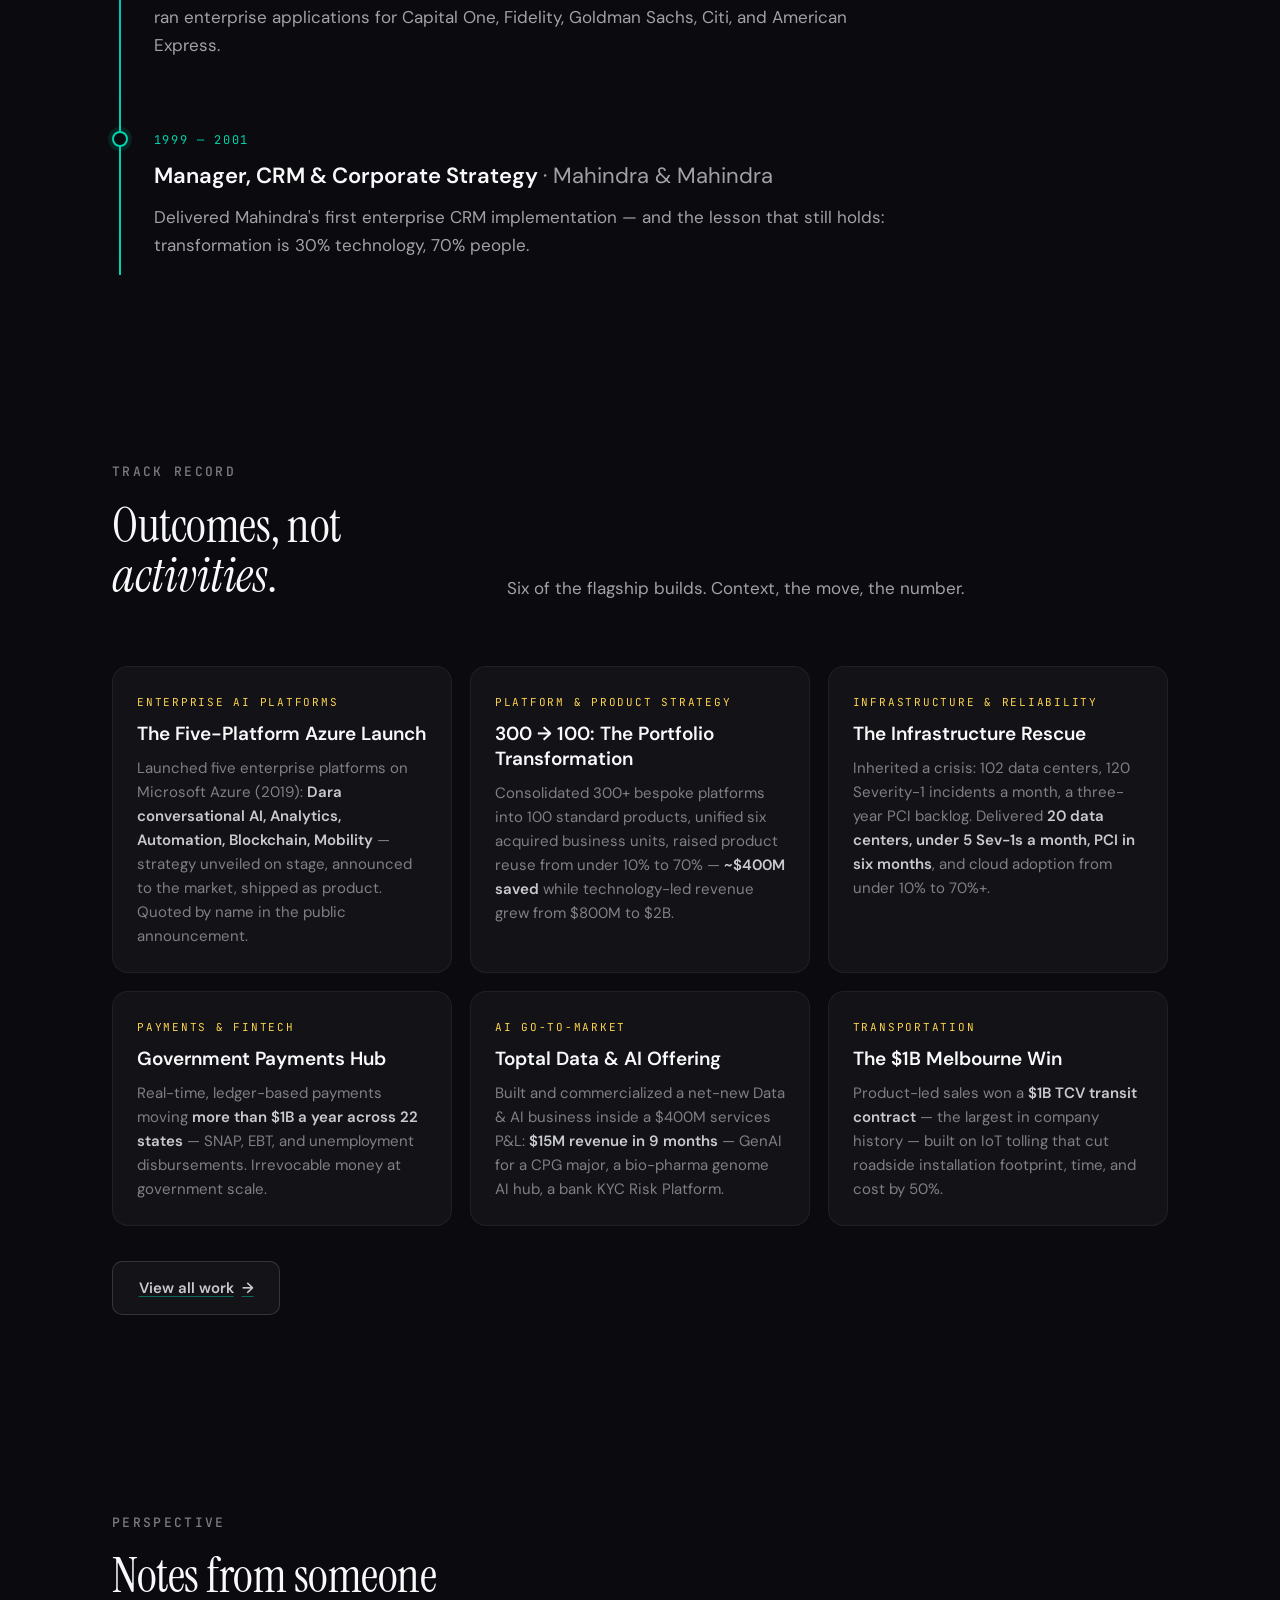
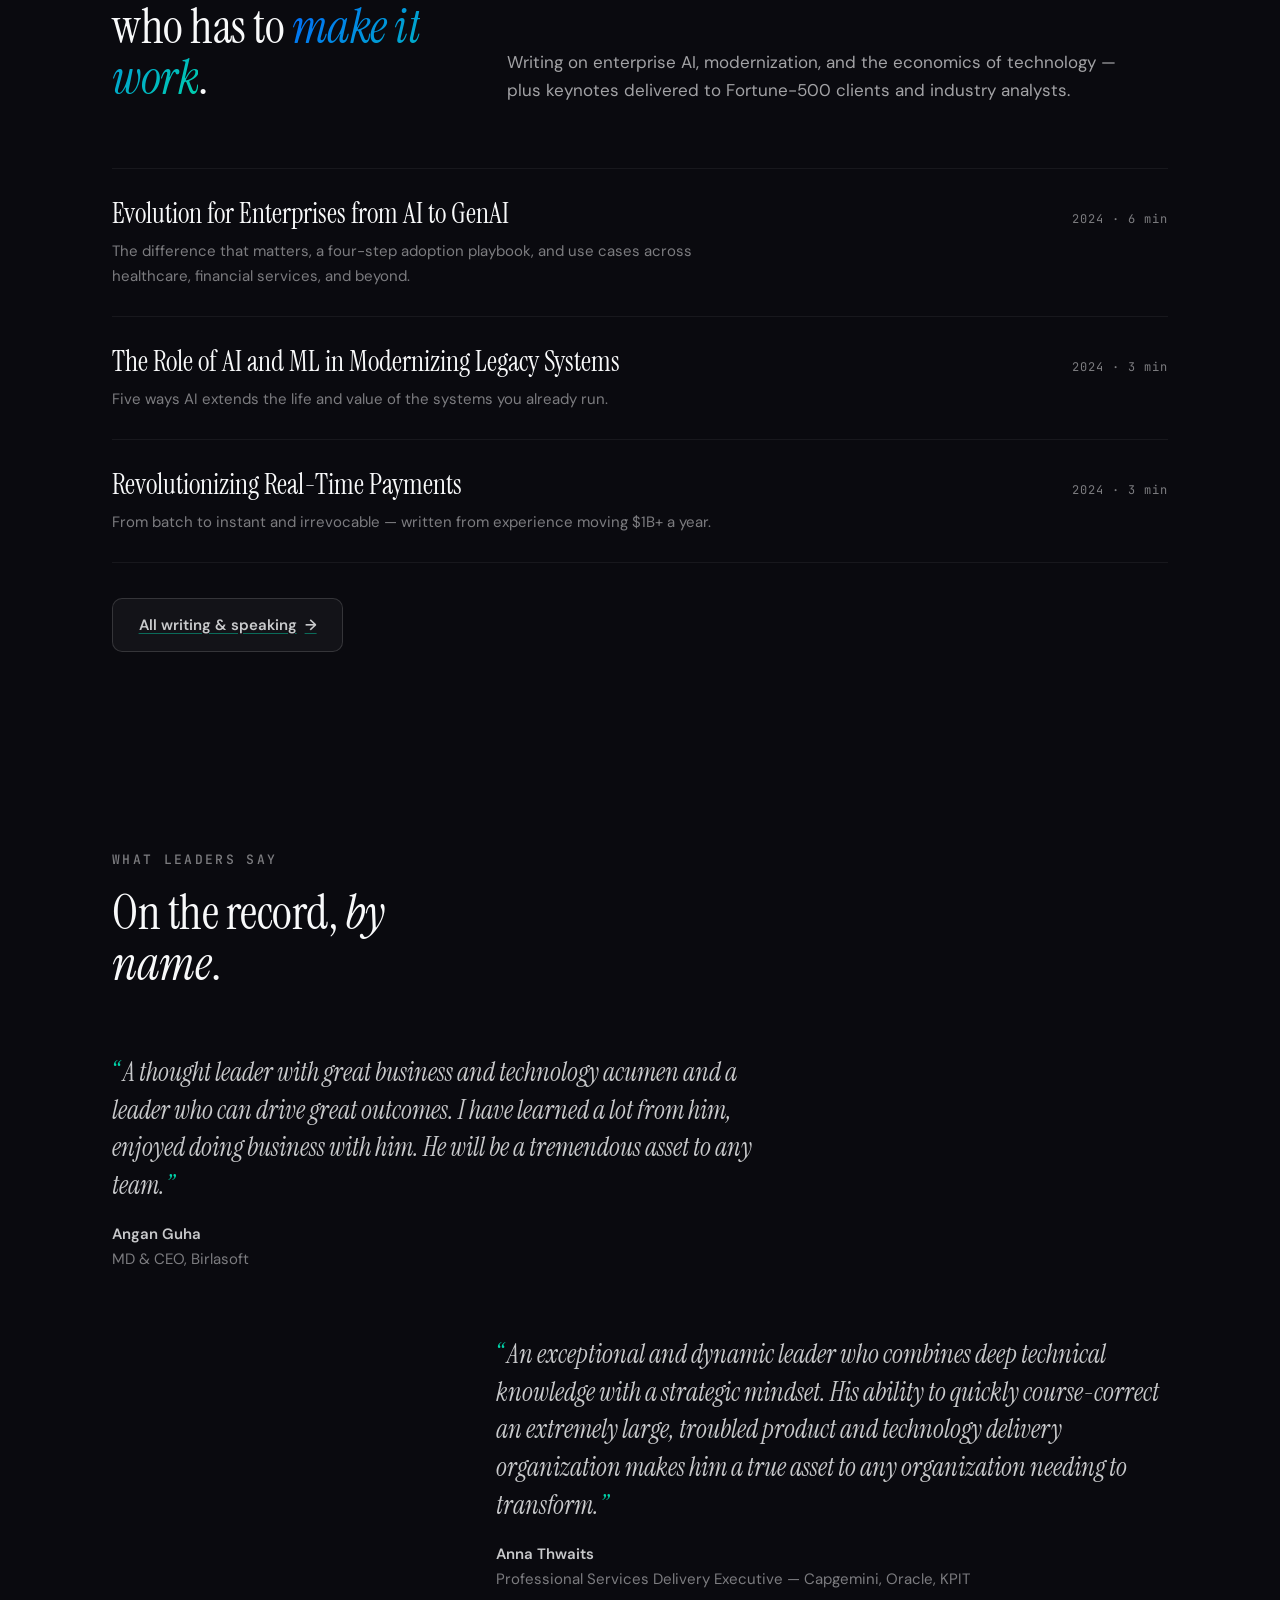
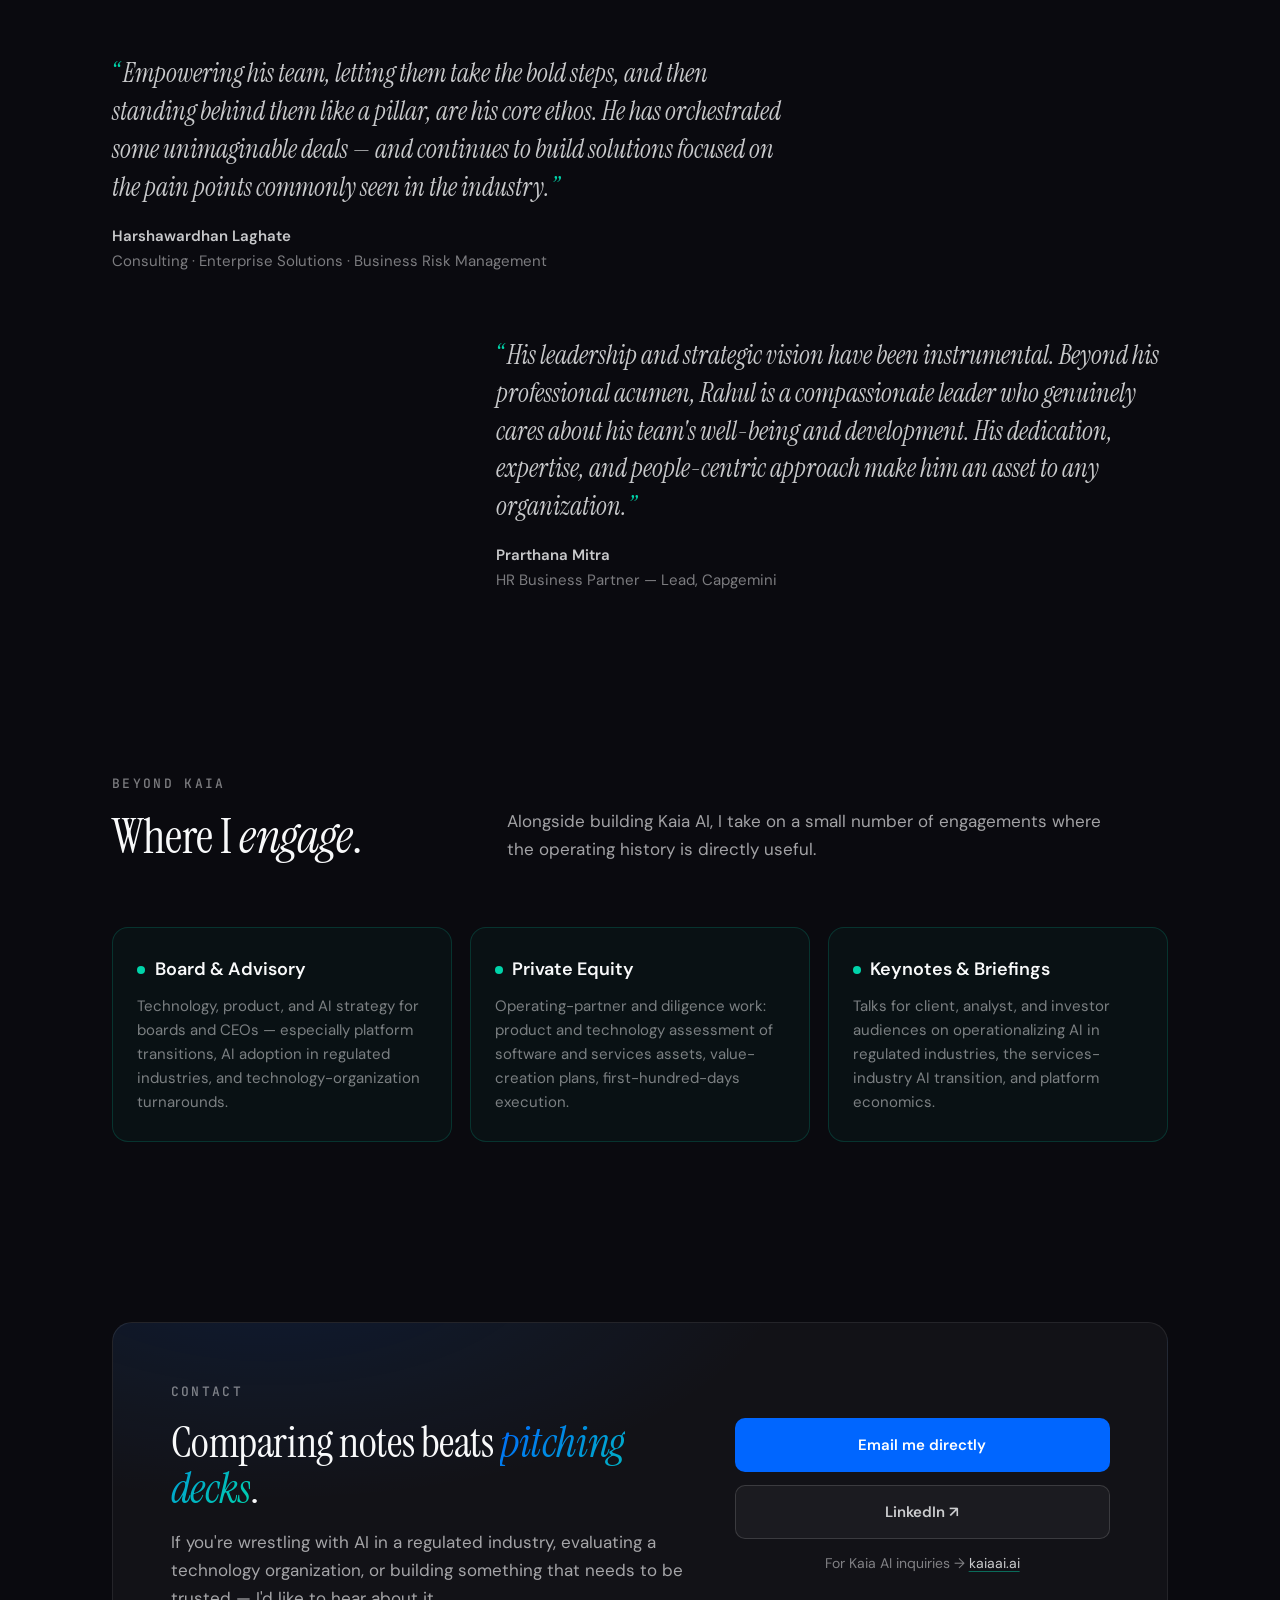
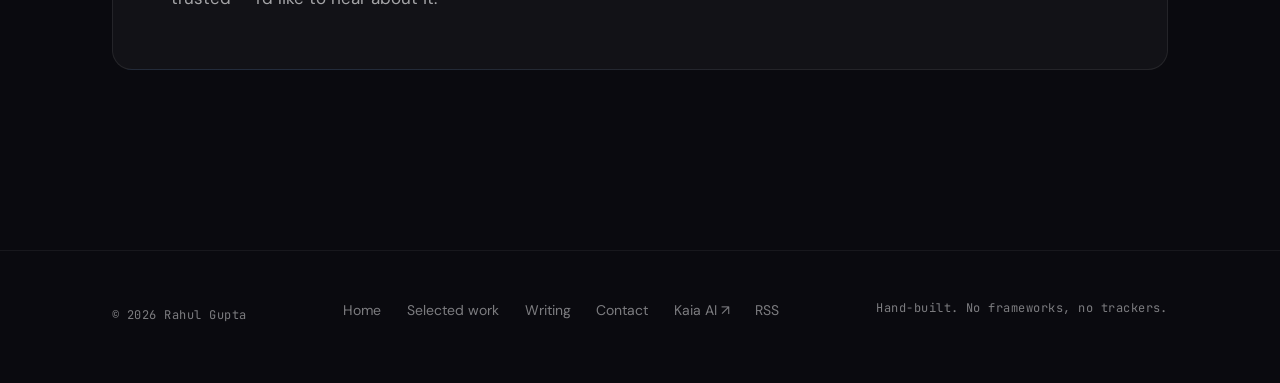
==== commit 419792db: "Title consistency: Founder, CEO & CTO, Kaia AI; product language: pretrained vertical AI agents Co-A" ====
--- a/index.html
+++ b/index.html
@@ -3,12 +3,12 @@
 <head>
   <meta charset="UTF-8" />
   <meta name="viewport" content="width=device-width, initial-scale=1.0" />
-  <title>Rahul Gupta — Founder &amp; CEO, Kaia AI | AI for Regulated Industries</title>
-  <meta name="description" content="Founder &amp; CEO of Kaia AI — self-improving, human-in-the-loop AI for regulated industries. First-ever CTO/CTPO of Conduent (NYSE: CNDT) and former CEO, Technology Services at Toptal. 26 years building technology businesses at scale." />
+  <title>Rahul Gupta — Founder, CEO &amp; CTO, Kaia AI | AI for Regulated Industries</title>
+  <meta name="description" content="Founder, CEO &amp; CTO of Kaia AI — self-improving, human-in-the-loop AI for regulated industries. First-ever CTO/CTPO of Conduent (NYSE: CNDT) and former CEO, Technology Services at Toptal. 26 years building technology businesses at scale." />
   <link rel="canonical" href="https://rahulguptacto.github.io/personal-website/" />
   <meta name="theme-color" content="#0a0a0f" />
   <meta property="og:type" content="website" />
-  <meta property="og:title" content="Rahul Gupta — Founder &amp; CEO, Kaia AI" />
+  <meta property="og:title" content="Rahul Gupta — Founder, CEO &amp; CTO, Kaia AI" />
   <meta property="og:description" content="Building AI the regulated world can trust. 26 years running technology at scale — Conduent (NYSE: CNDT), Toptal, and now Kaia AI." />
   <meta property="og:url" content="https://rahulguptacto.github.io/personal-website/" />
   <meta property="og:image" content="https://rahulguptacto.github.io/personal-website/assets/og.png" />
@@ -27,7 +27,7 @@
     "@context": "https://schema.org",
     "@type": "Person",
     "name": "Rahul Gupta",
-    "jobTitle": "Founder & CEO, Kaia AI",
+    "jobTitle": "Founder, CEO & CTO, Kaia AI",
     "url": "https://rahulguptacto.github.io/personal-website/",
     "image": "https://rahulguptacto.github.io/personal-website/profile.jpeg",
     "sameAs": [
@@ -72,7 +72,7 @@
       <div class="hero-bg" aria-hidden="true"></div>
       <canvas id="lattice" aria-hidden="true"></canvas>
       <div class="wrap">
-        <span class="kicker r-delay-1">Founder &amp; CEO, Kaia AI</span>
+        <span class="kicker r-delay-1">Founder, CEO &amp; CTO, Kaia AI</span>
         <h1 class="display">
           <span class="reveal-line"><span>Building AI the regulated</span></span>
           <span class="reveal-line"><span>world can <em class="serif-i grad-text">trust</em>.</span></span>
@@ -126,7 +126,7 @@
         </div>
         <div class="now-grid">
           <div class="prose">
-            <p><strong>Kaia AI</strong> is a self-improving, human-in-the-loop AI platform for regulated industries. It's built on a conviction earned over 26 years of operating: in regulated work, AI only scales when trust is engineered in — domain-specific models, human-in-the-loop correction that makes the system better with every expert review, governance by design, and benchmarks you publish rather than promise.</p>
+            <p><strong>Kaia AI</strong> is a self-improving, human-in-the-loop AI platform for regulated industries. It's built on a conviction earned over 26 years of operating: in regulated work, AI only scales when trust is engineered in — pretrained vertical AI agents, human-in-the-loop correction that makes the system better with every expert review, governance by design, and benchmarks you publish rather than promise.</p>
             <p>Kaia is a founder-stage venture and a working proof of the thesis, not a victory lap. Every correction a domain expert makes, makes the platform smarter — that is what self-improving means.</p>
             <p>If you're operating in a regulated industry and wrestling with how to adopt AI without surrendering your data, your context, or your accountability — <a href="./contact.html">I'd like to compare notes</a>.</p>
             <div class="kaia-verticals" aria-label="Kaia AI verticals">
@@ -139,7 +139,7 @@
           </div>
           <figure class="portrait">
             <img src="./profile.jpeg" alt="Rahul Gupta" width="420" height="420" loading="lazy" />
-            <figcaption class="portrait-cap">Rahul Gupta · Founder &amp; CEO, Kaia AI</figcaption>
+            <figcaption class="portrait-cap">Rahul Gupta · Founder, CEO &amp; CTO, Kaia AI</figcaption>
           </figure>
         </div>
       </div>
@@ -184,7 +184,7 @@
             <ul class="t-points">
               <li><strong>Self-improving by design:</strong> every expert correction improves the system — human-in-the-loop as the learning mechanism, not a checkbox</li>
               <li>Governance by design and a published benchmark methodology — trust engineered in, not promised</li>
-              <li>Domain-specific models for Legal, Health, Claims, Government, and Pharma</li>
+              <li>Pretrained vertical AI agents for Legal, Health, Claims, Government, and Pharma</li>
             </ul>
           </article>
 
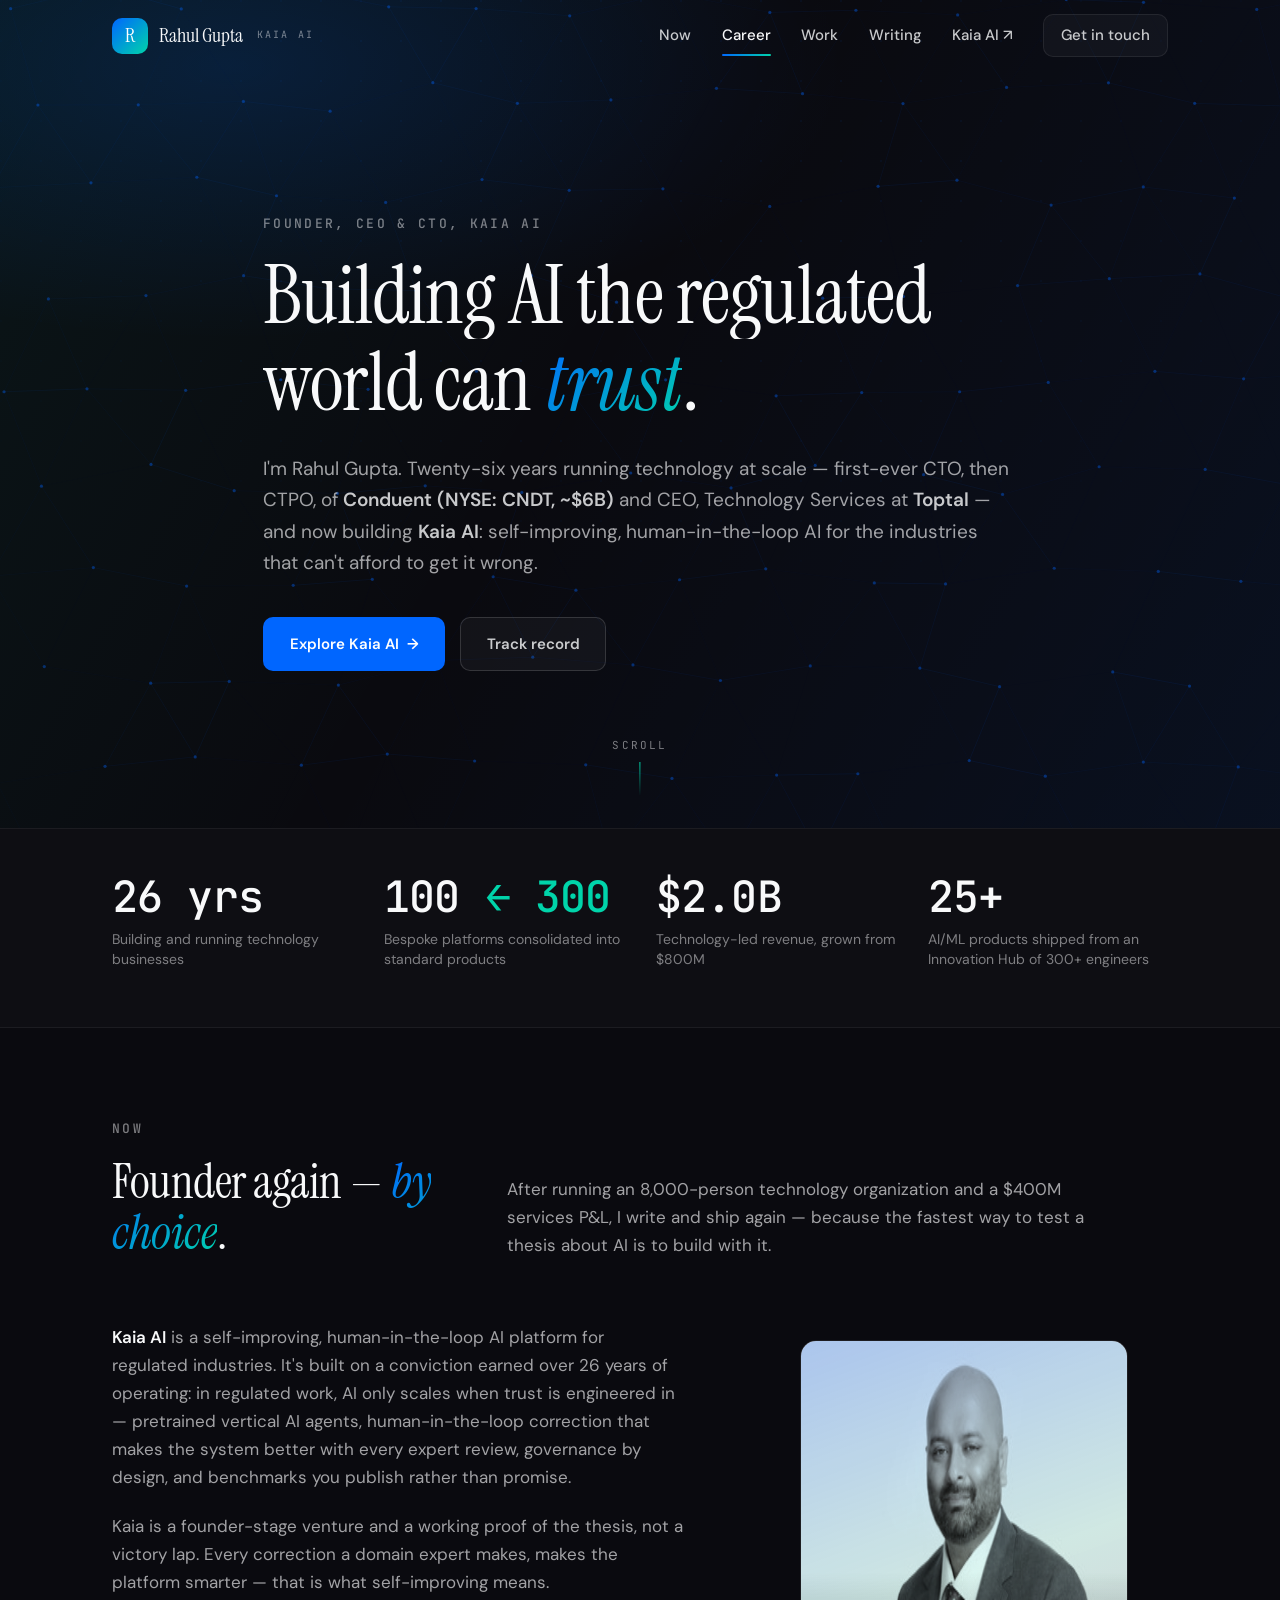
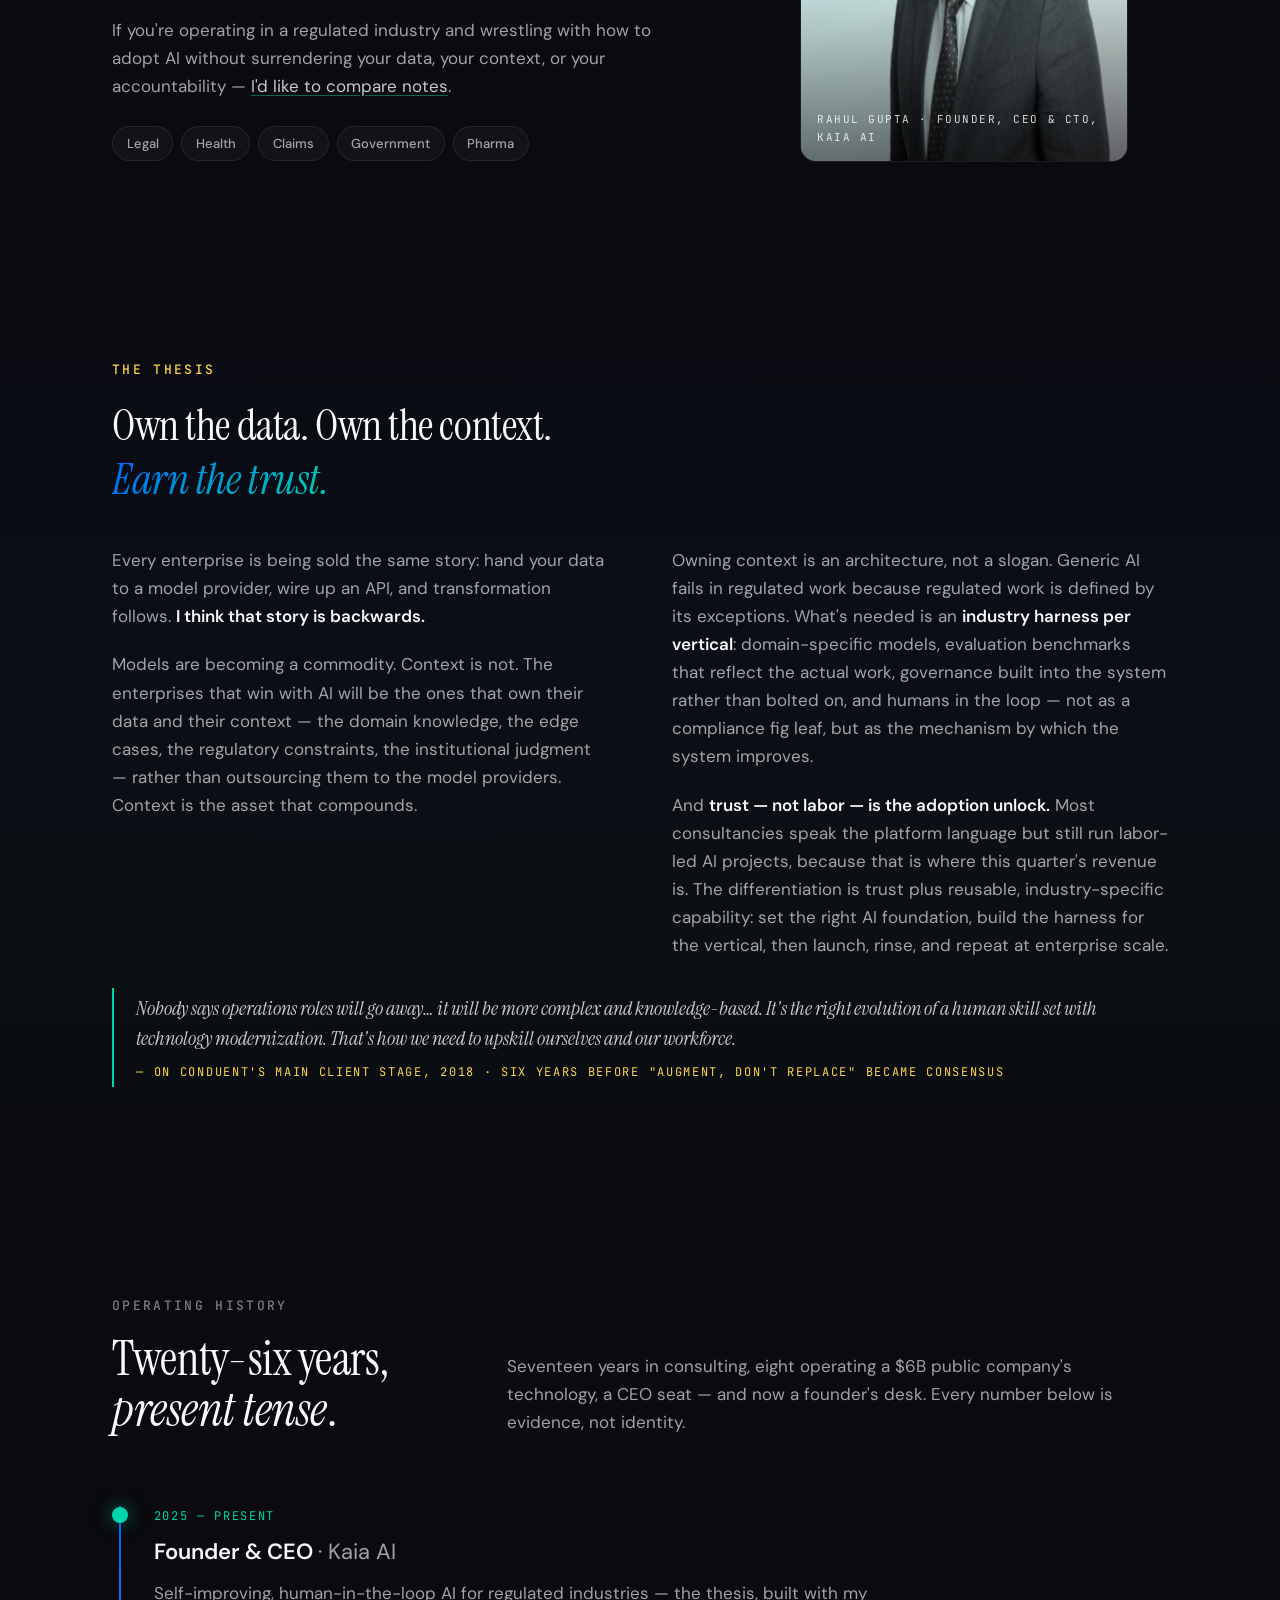
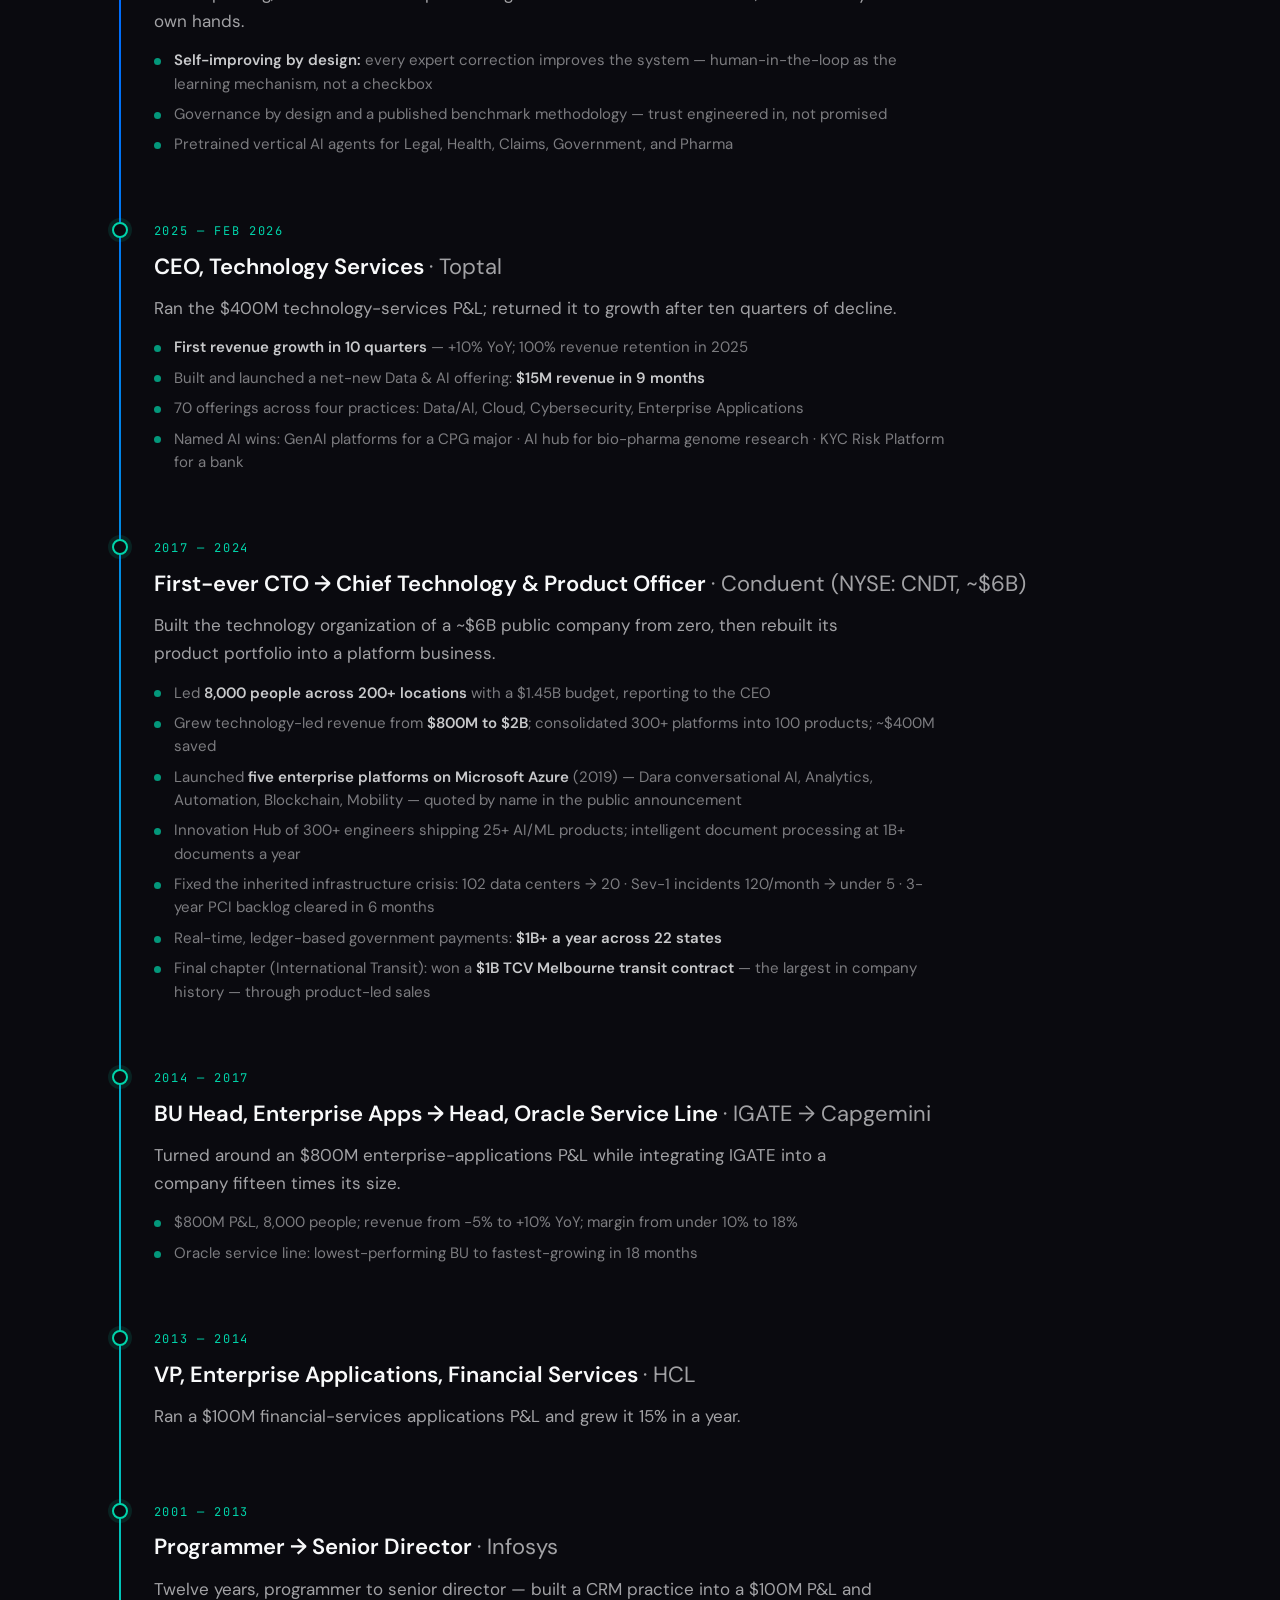
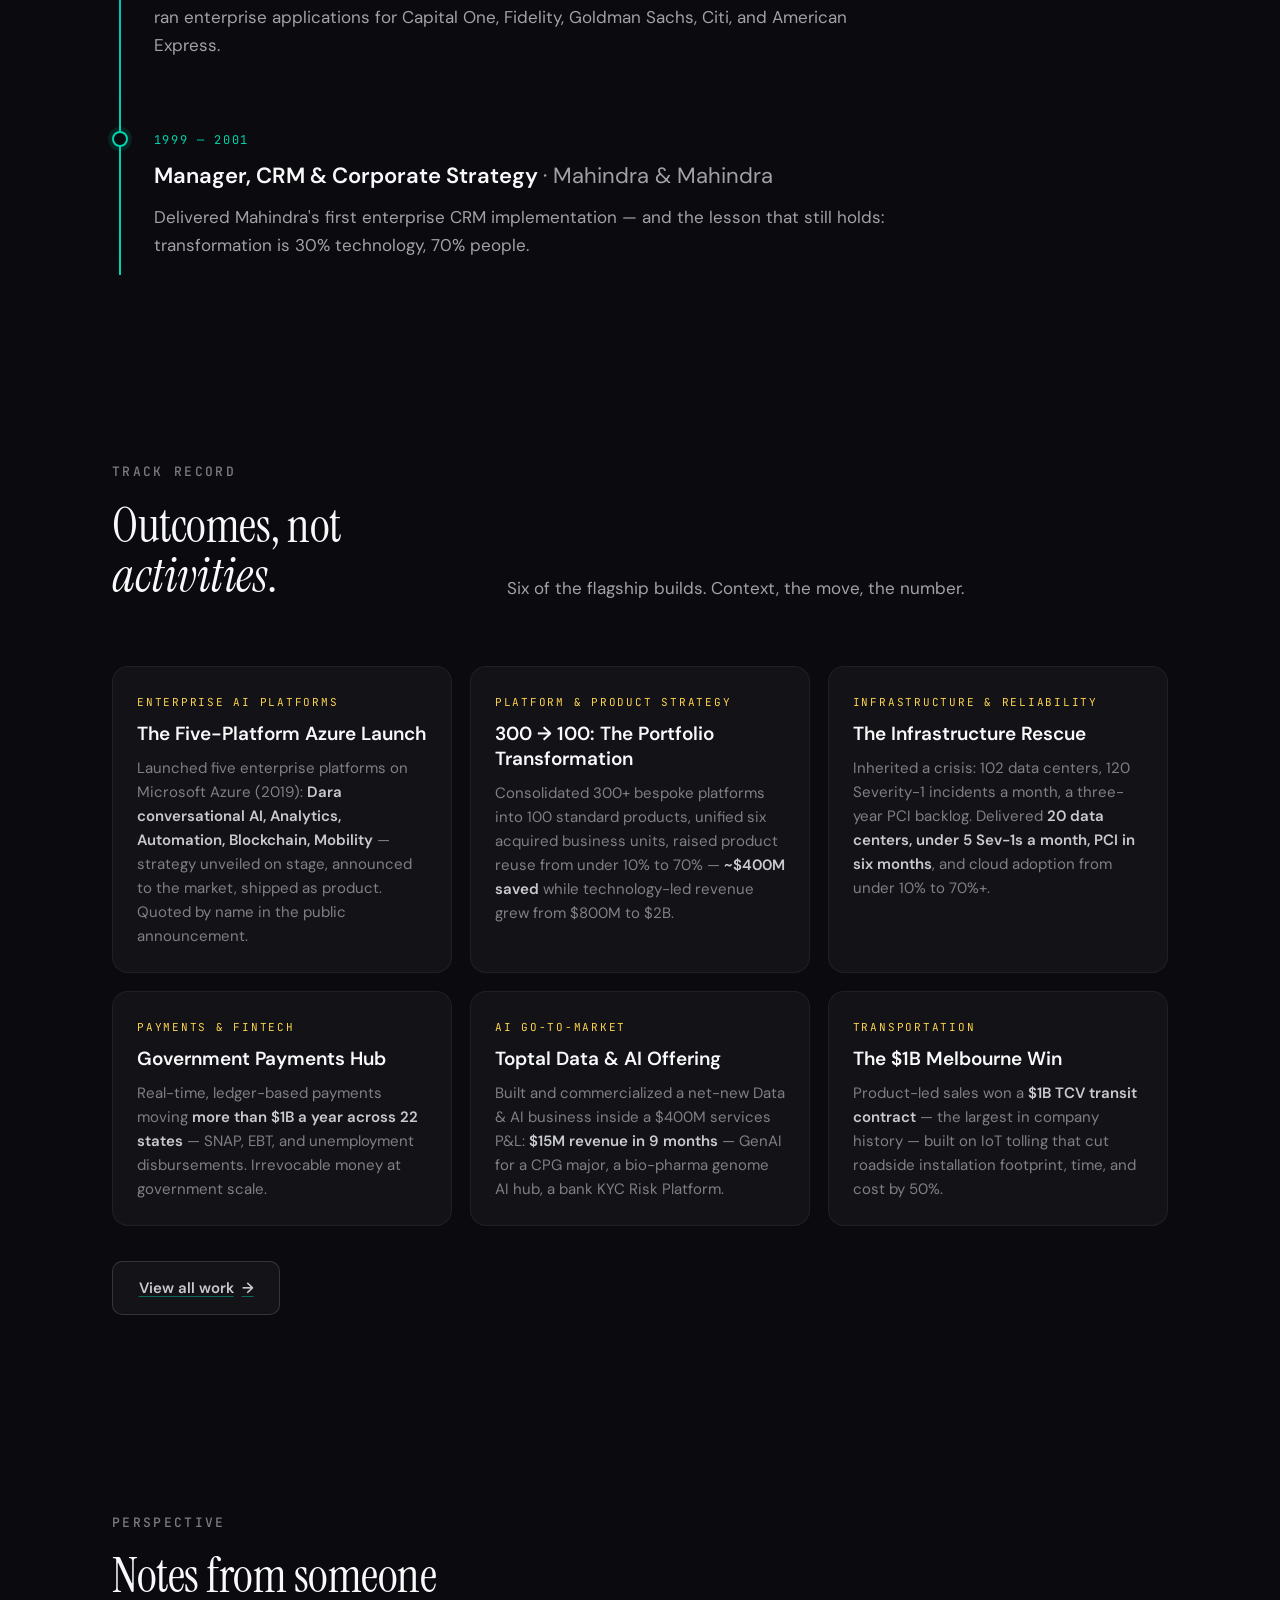
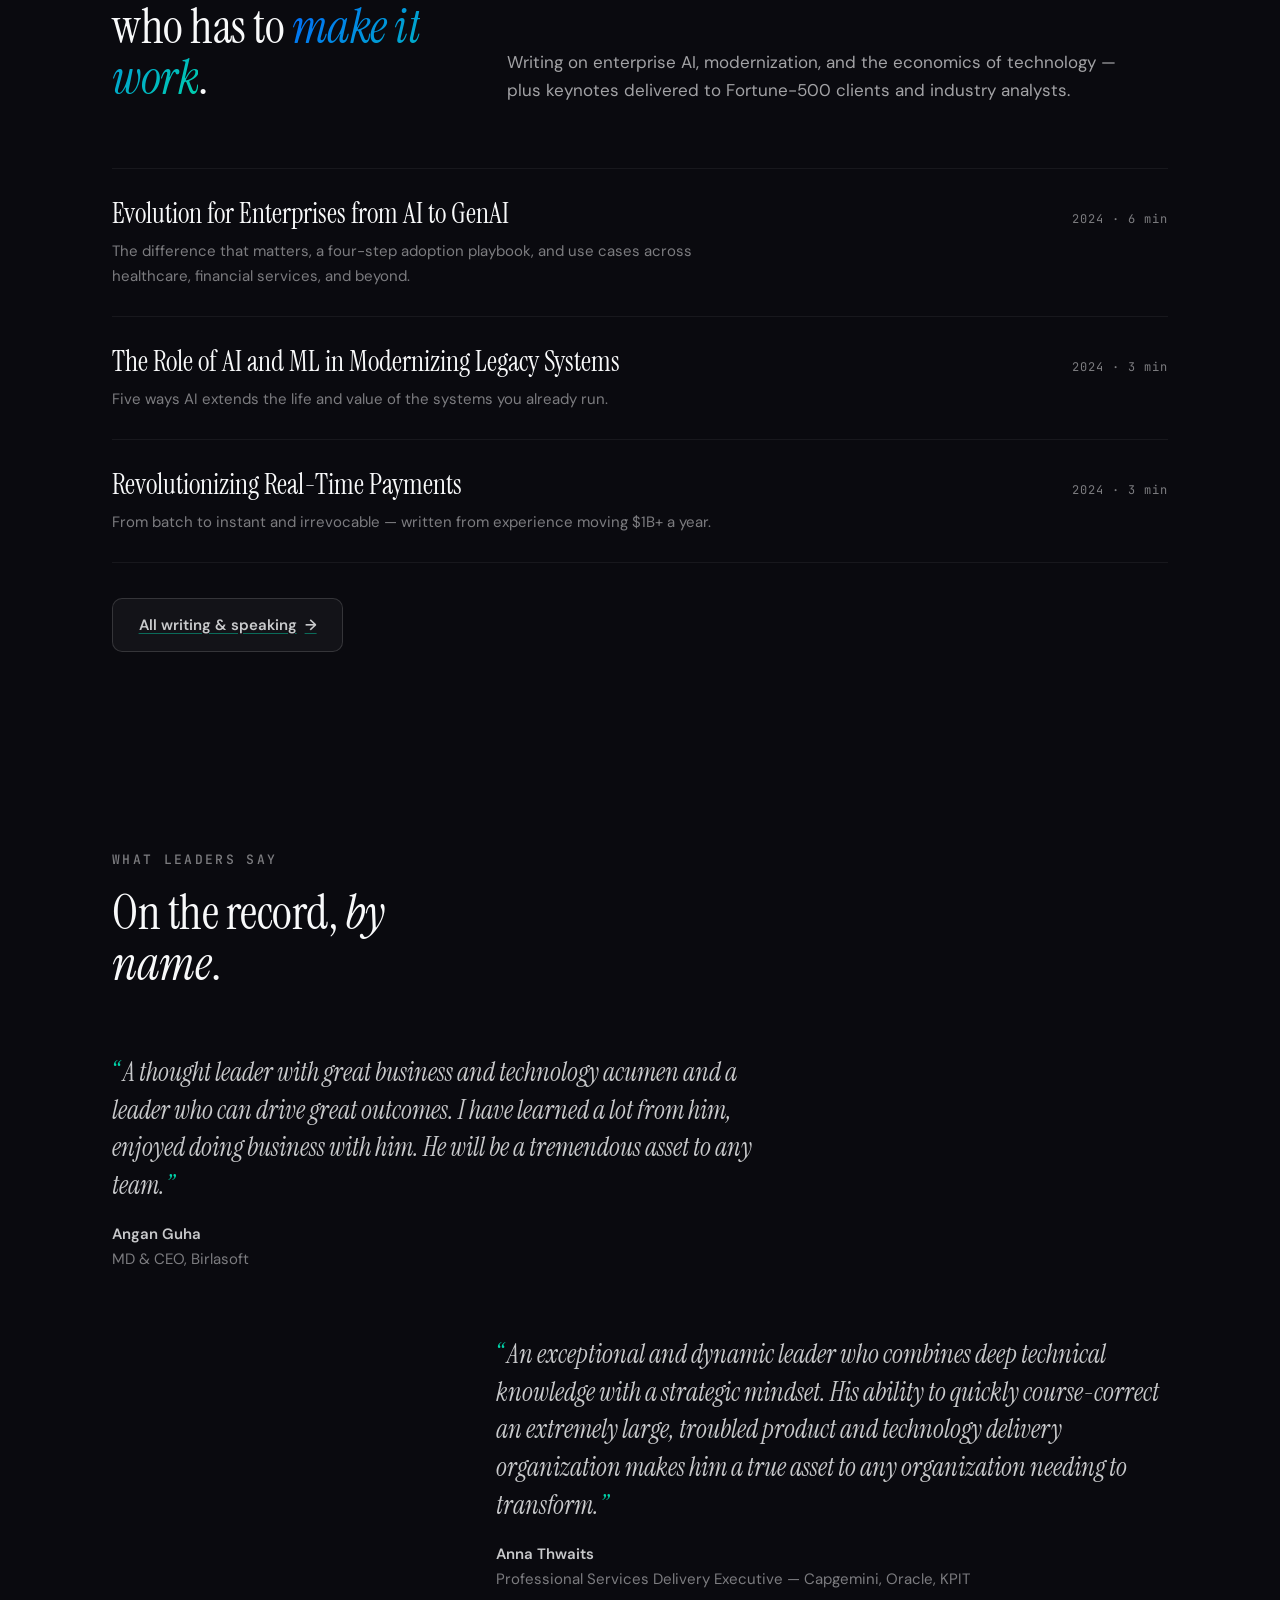
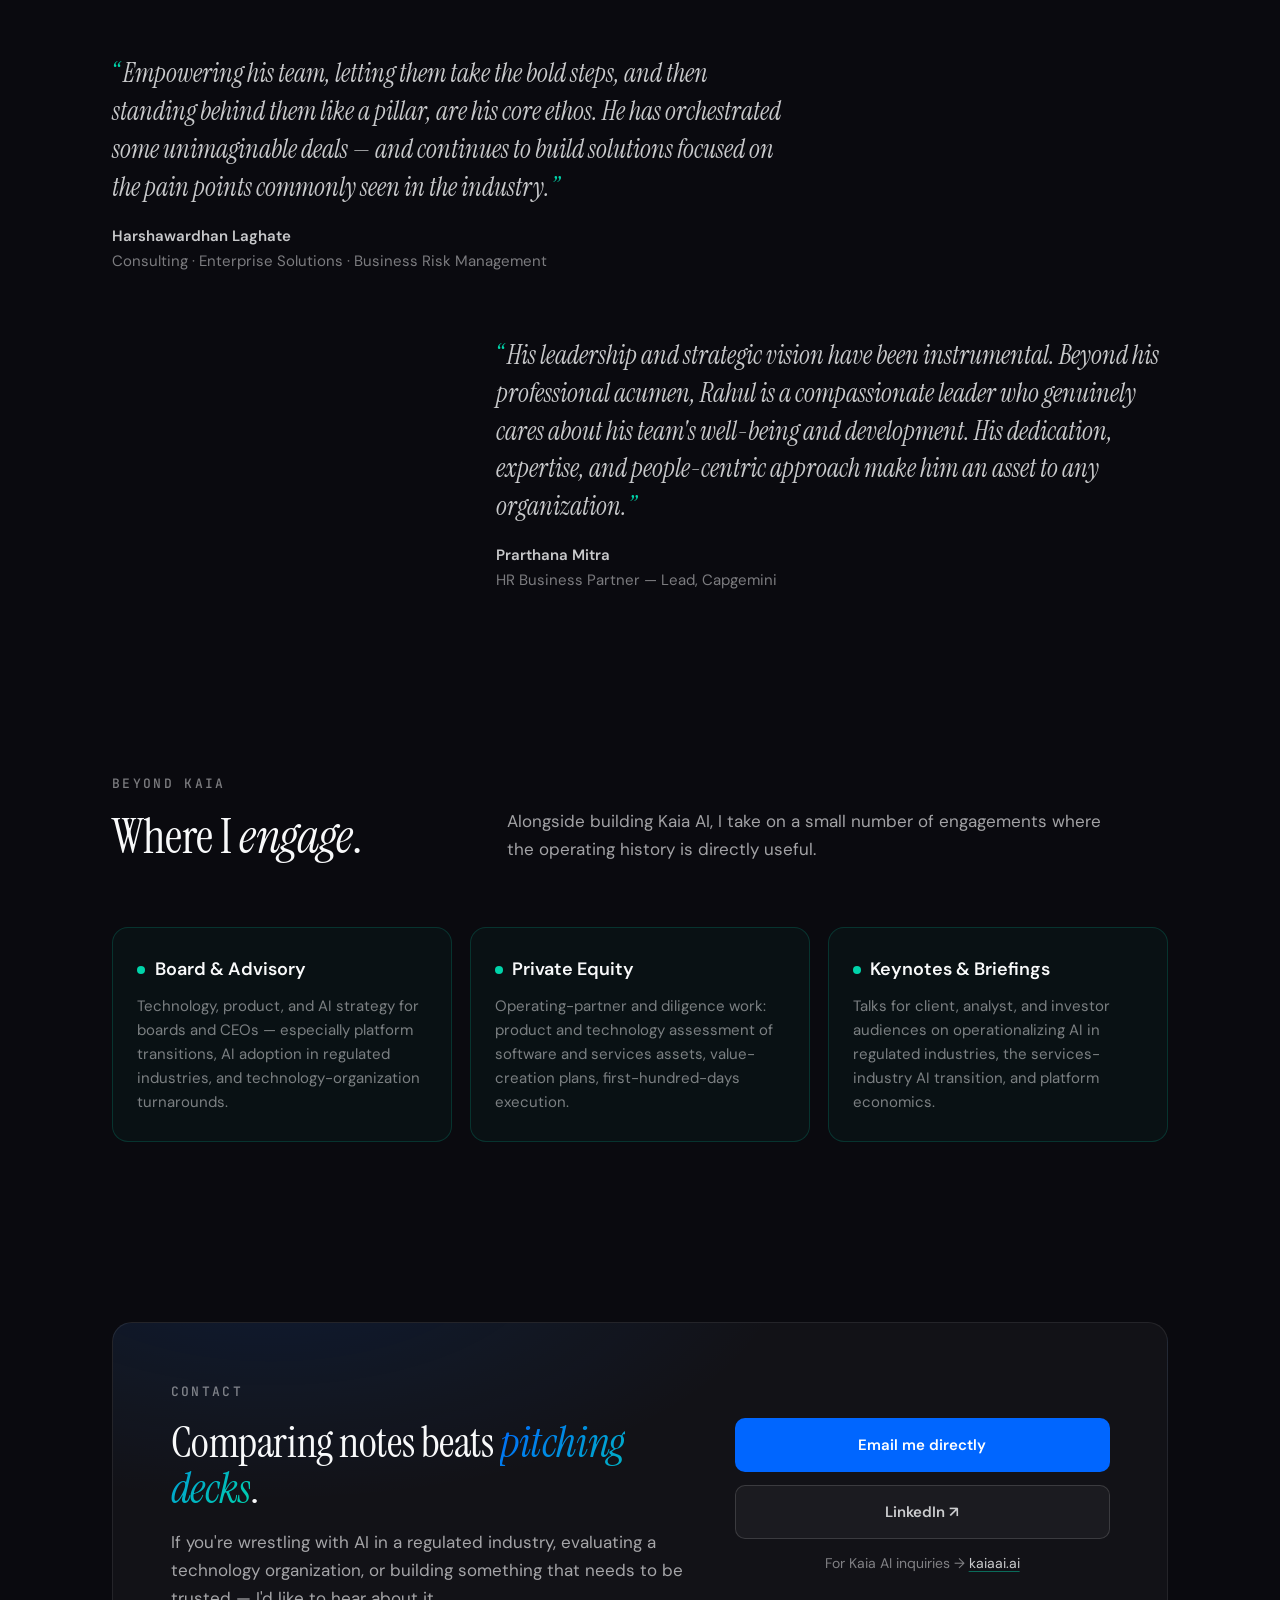
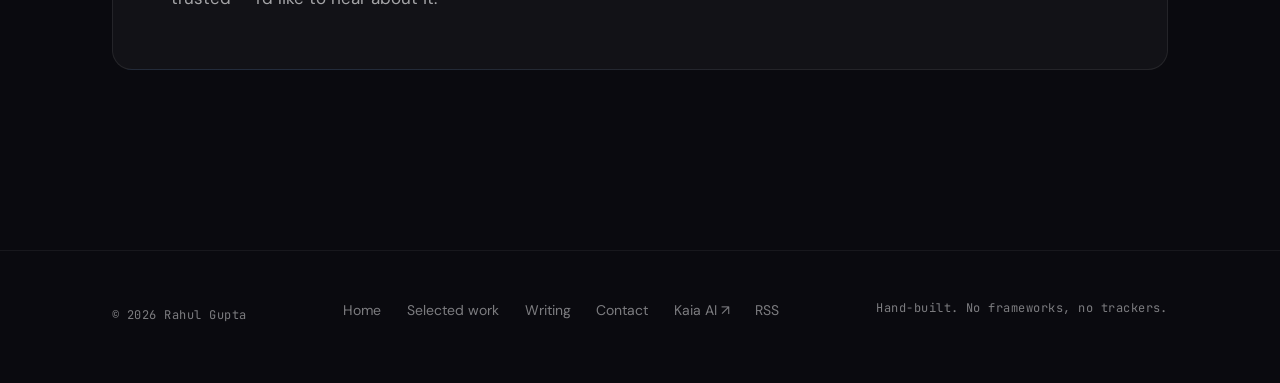
==== commit d17c1bf4: "Custom domain: rahulguptacto.com — CNAME + absolute URL migration Co-Authored-By: Claude Opus 4.8 (1" ====
--- a/index.html
+++ b/index.html
@@ -5,13 +5,13 @@
   <meta name="viewport" content="width=device-width, initial-scale=1.0" />
   <title>Rahul Gupta — Founder, CEO &amp; CTO, Kaia AI | AI for Regulated Industries</title>
   <meta name="description" content="Founder, CEO &amp; CTO of Kaia AI — self-improving, human-in-the-loop AI for regulated industries. First-ever CTO/CTPO of Conduent (NYSE: CNDT) and former CEO, Technology Services at Toptal. 26 years building technology businesses at scale." />
-  <link rel="canonical" href="https://rahulguptacto.github.io/personal-website/" />
+  <link rel="canonical" href="https://rahulguptacto.com/" />
   <meta name="theme-color" content="#0a0a0f" />
   <meta property="og:type" content="website" />
   <meta property="og:title" content="Rahul Gupta — Founder, CEO &amp; CTO, Kaia AI" />
   <meta property="og:description" content="Building AI the regulated world can trust. 26 years running technology at scale — Conduent (NYSE: CNDT), Toptal, and now Kaia AI." />
-  <meta property="og:url" content="https://rahulguptacto.github.io/personal-website/" />
-  <meta property="og:image" content="https://rahulguptacto.github.io/personal-website/assets/og.png" />
+  <meta property="og:url" content="https://rahulguptacto.com/" />
+  <meta property="og:image" content="https://rahulguptacto.com/assets/og.png" />
   <meta name="twitter:card" content="summary_large_image" />
   <link rel="icon" href="./favicon.ico" sizes="any" />
   <link rel="icon" type="image/png" sizes="32x32" href="./favicon-32x32.png" />
@@ -28,8 +28,8 @@
     "@type": "Person",
     "name": "Rahul Gupta",
     "jobTitle": "Founder, CEO & CTO, Kaia AI",
-    "url": "https://rahulguptacto.github.io/personal-website/",
-    "image": "https://rahulguptacto.github.io/personal-website/profile.jpeg",
+    "url": "https://rahulguptacto.com/",
+    "image": "https://rahulguptacto.com/profile.jpeg",
     "sameAs": [
       "https://www.linkedin.com/in/rahulguptacto/",
       "https://kaiaai.ai"
